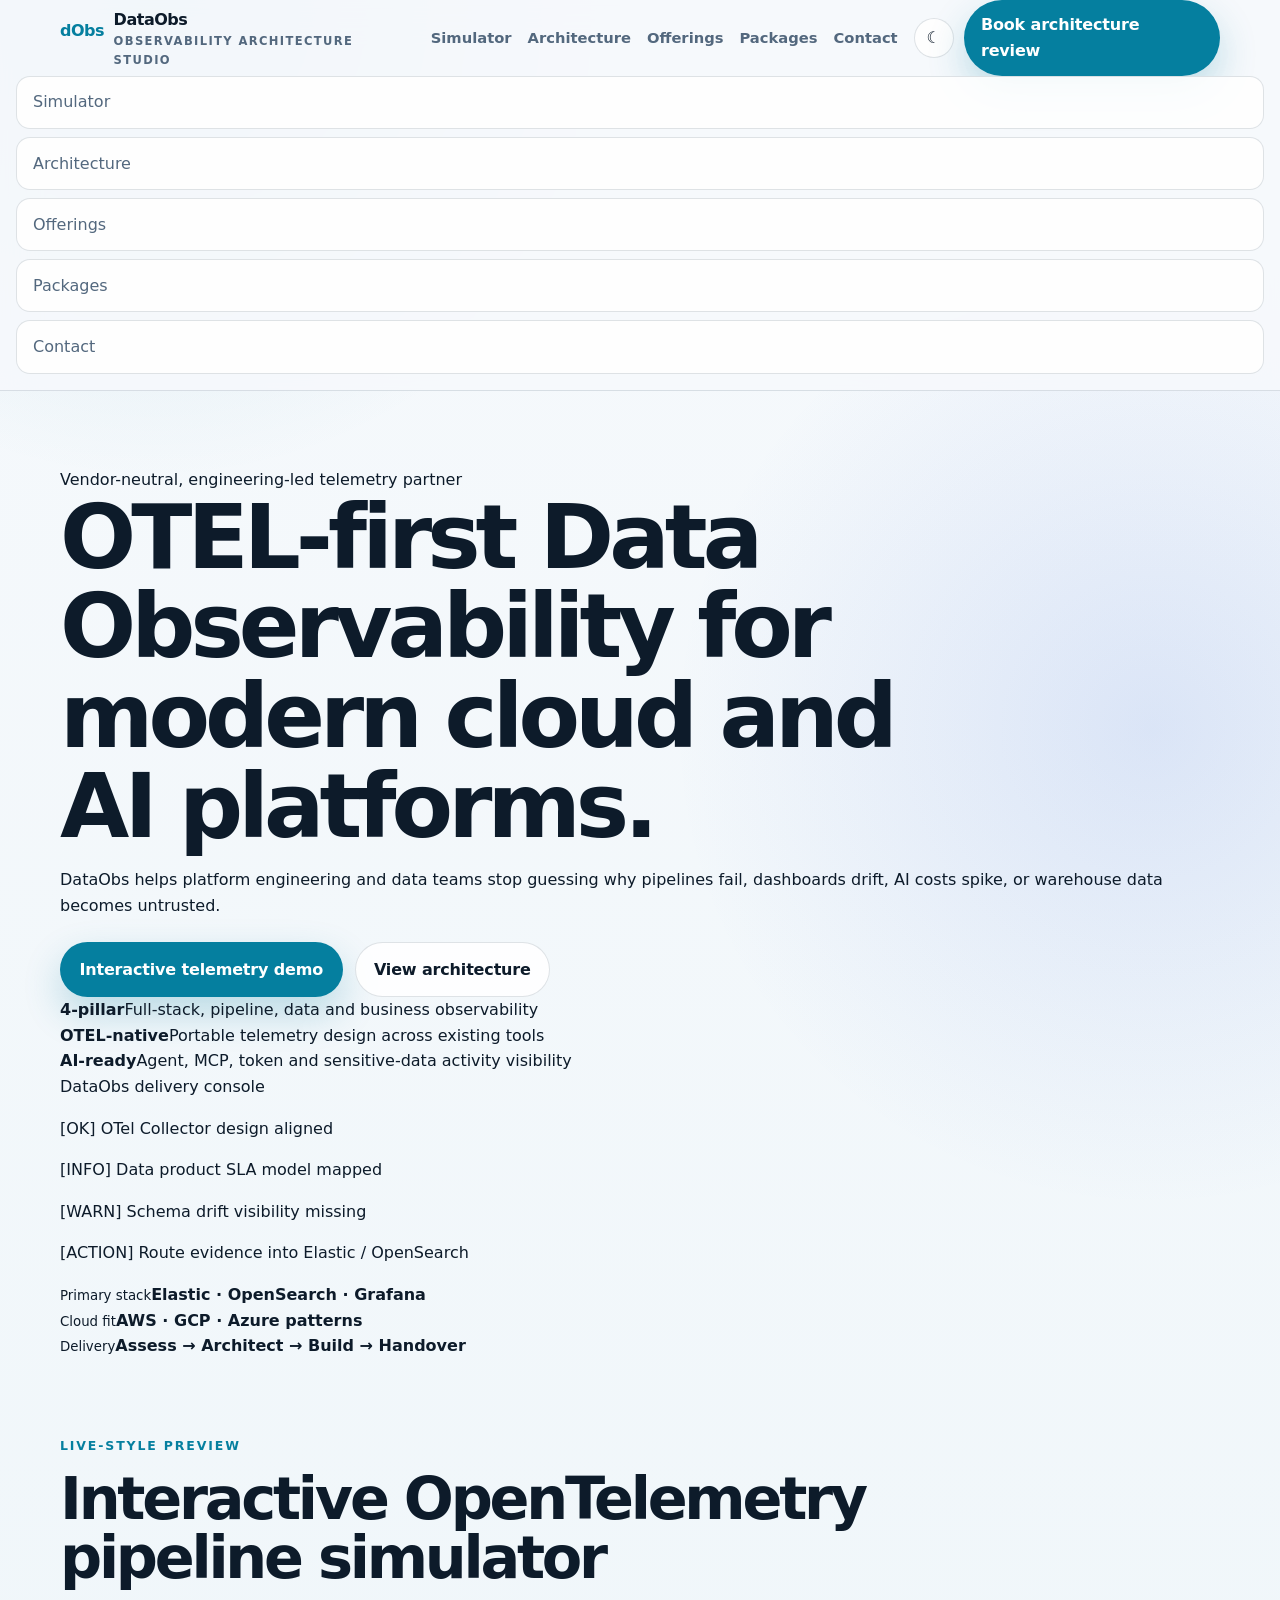
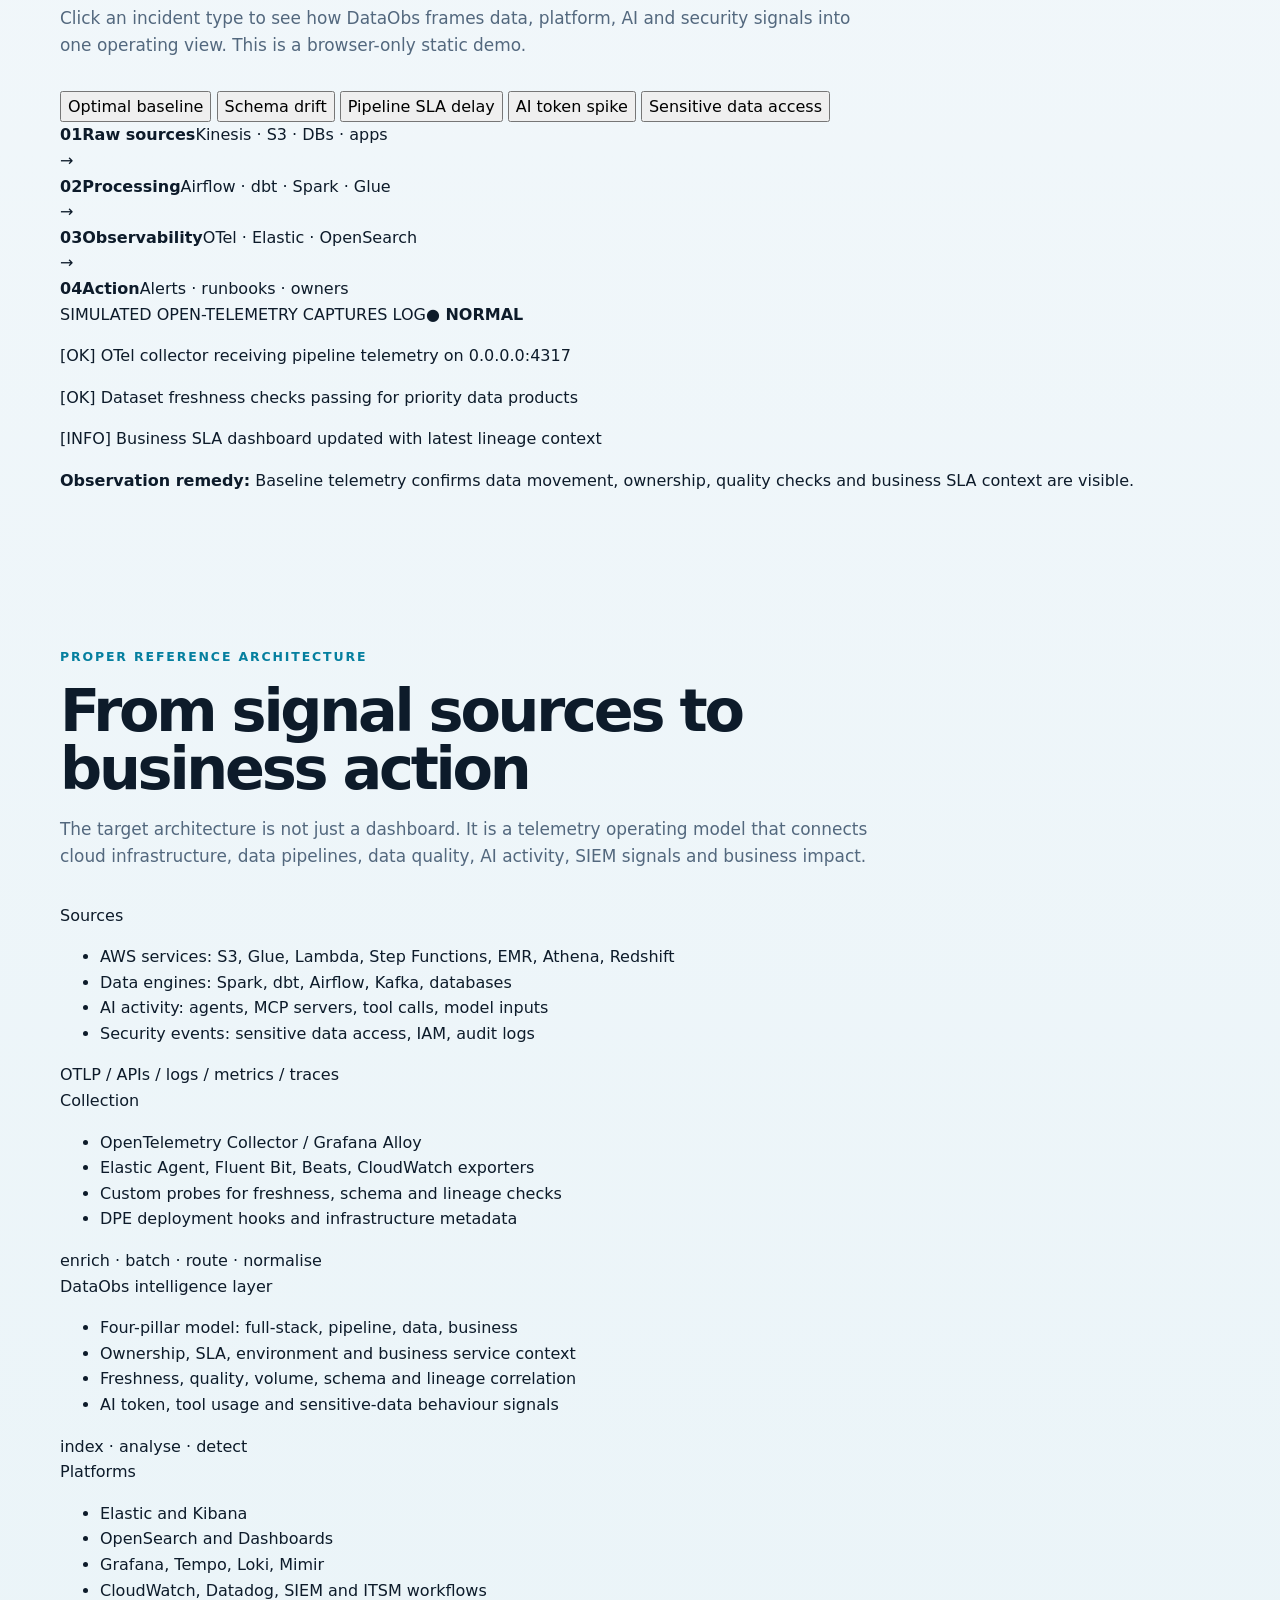
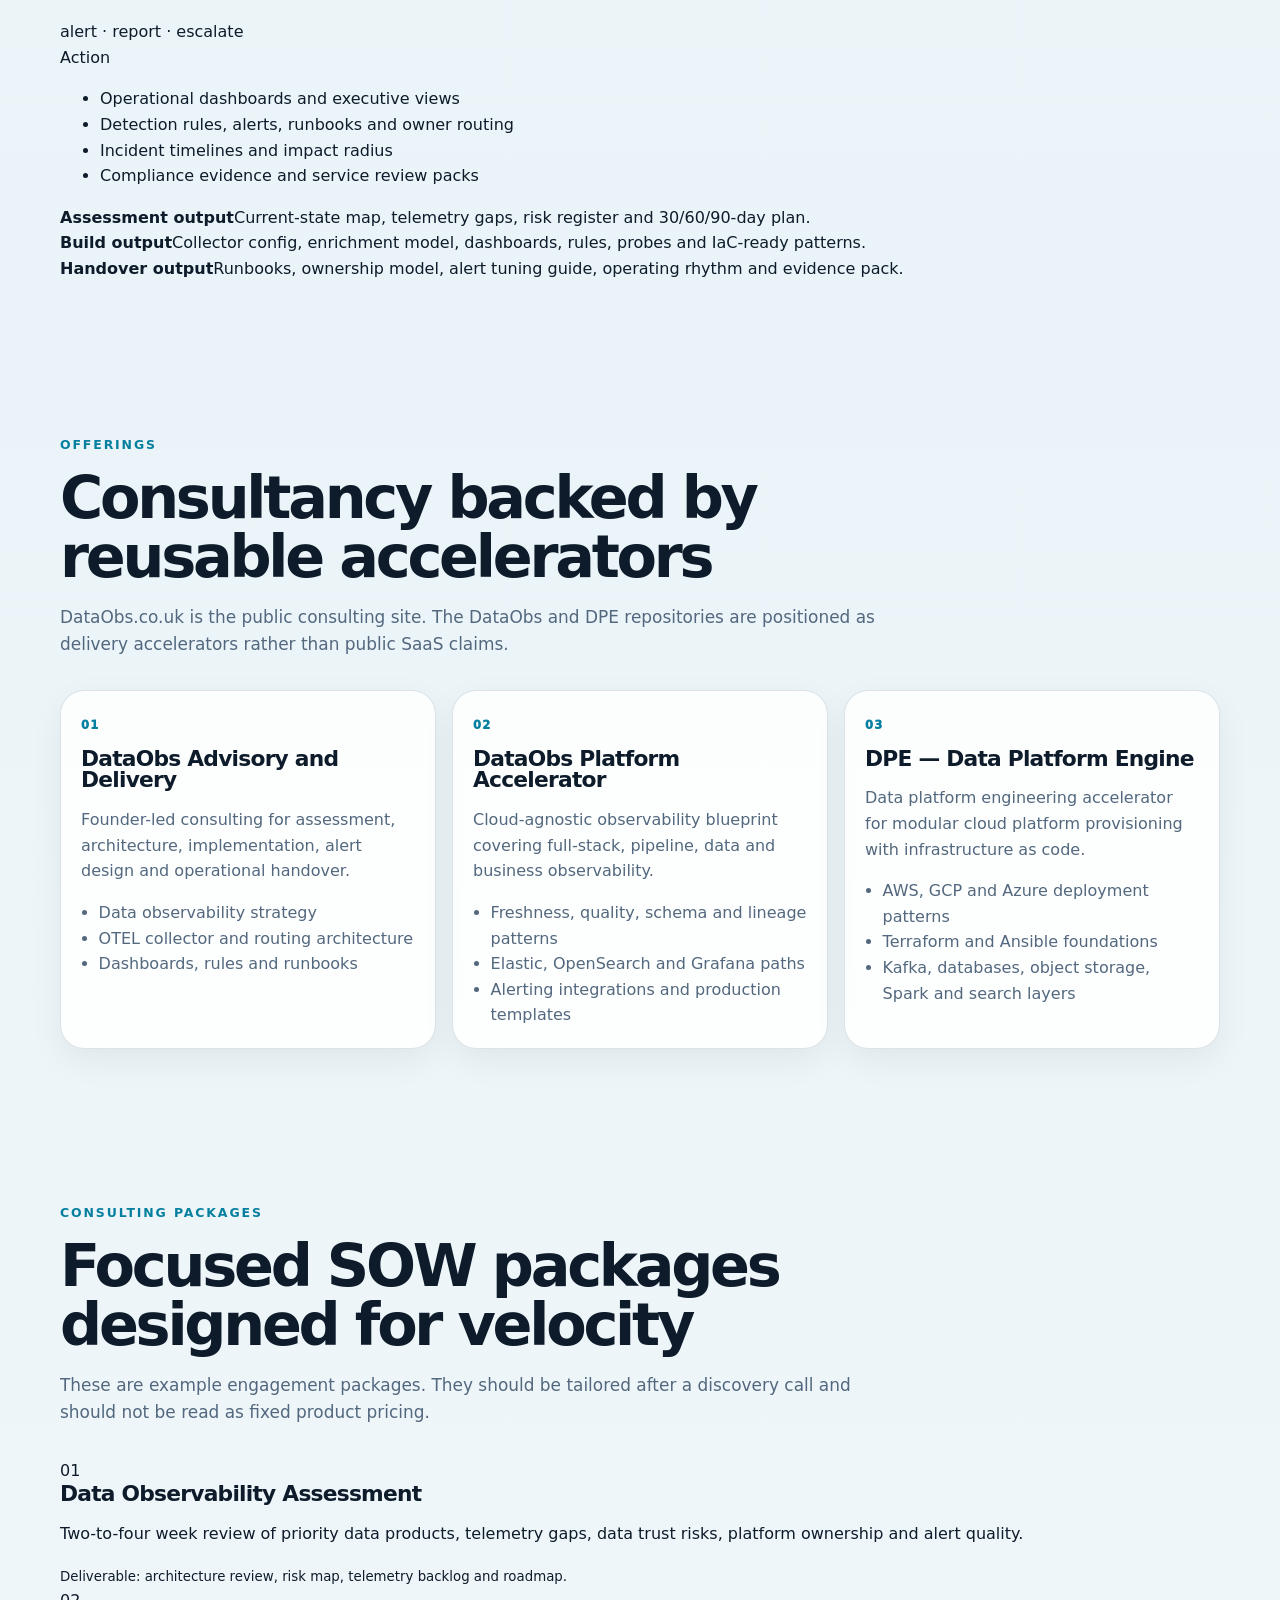
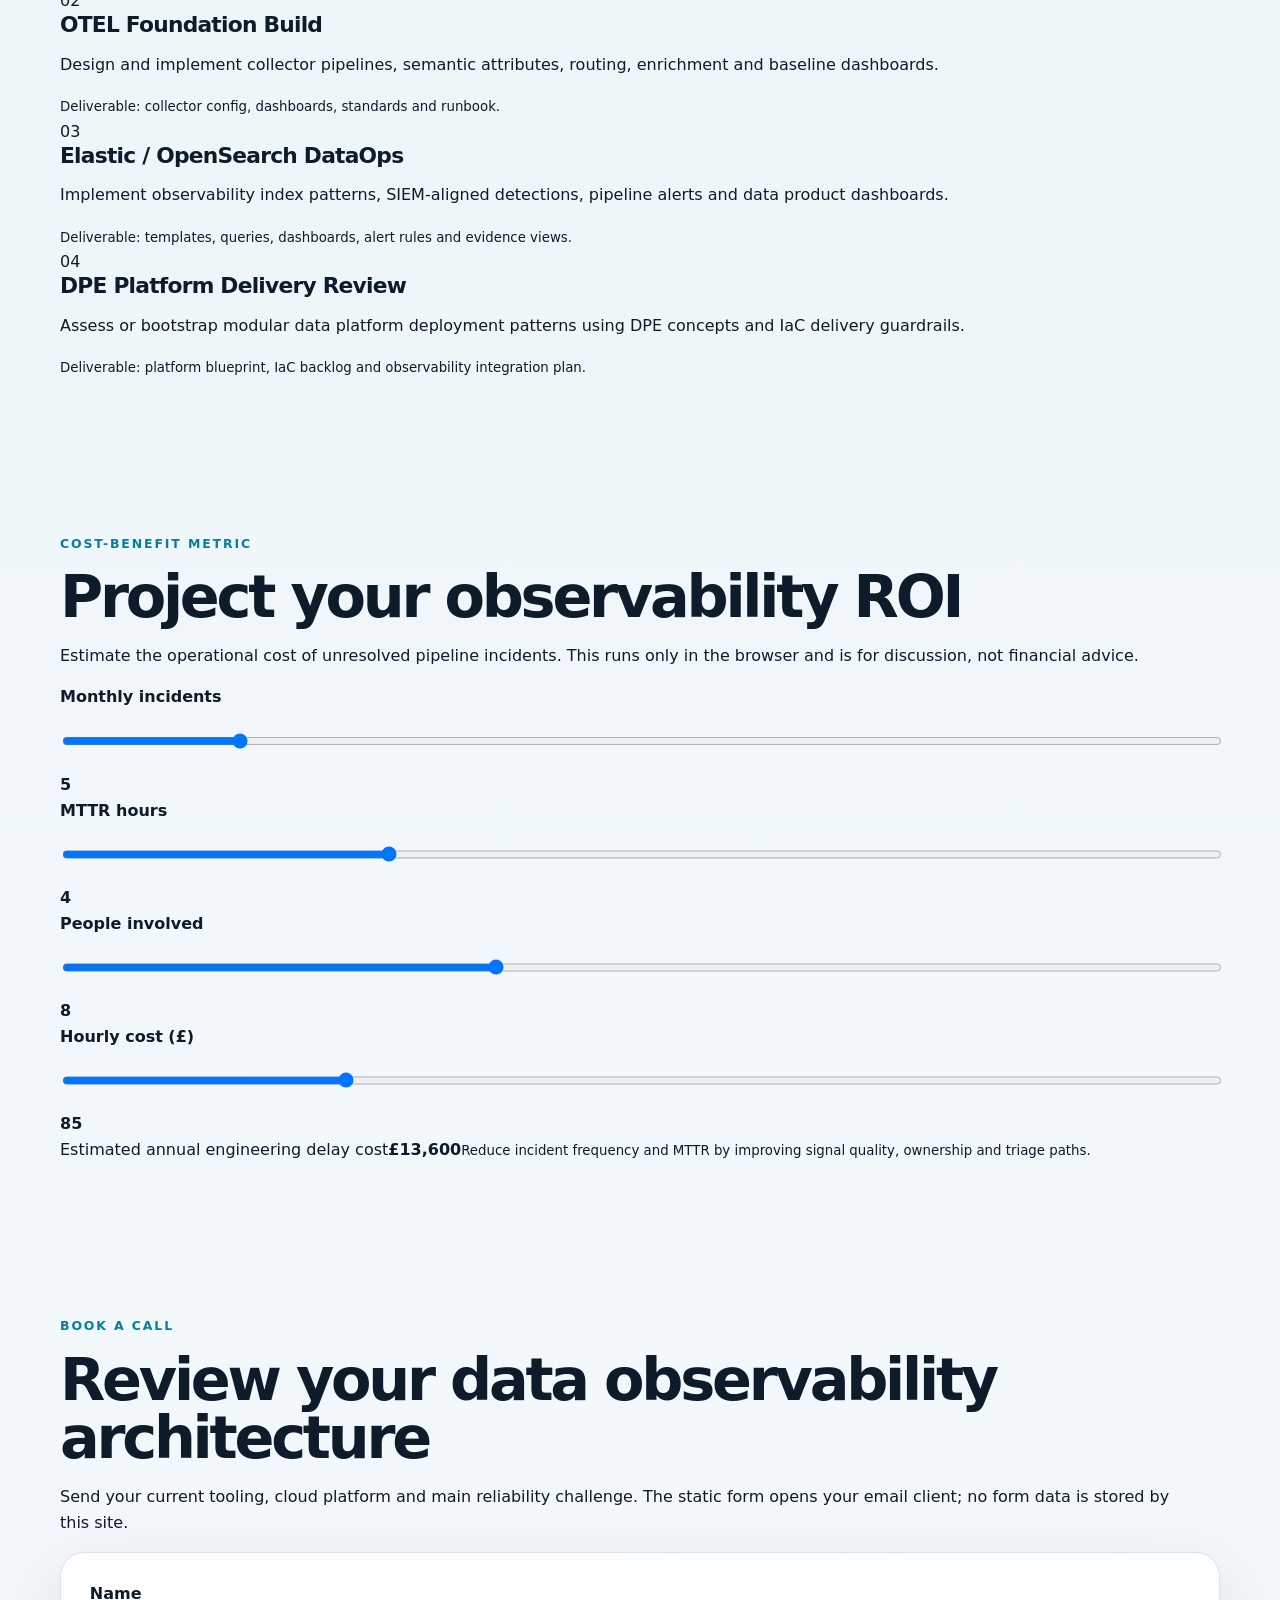
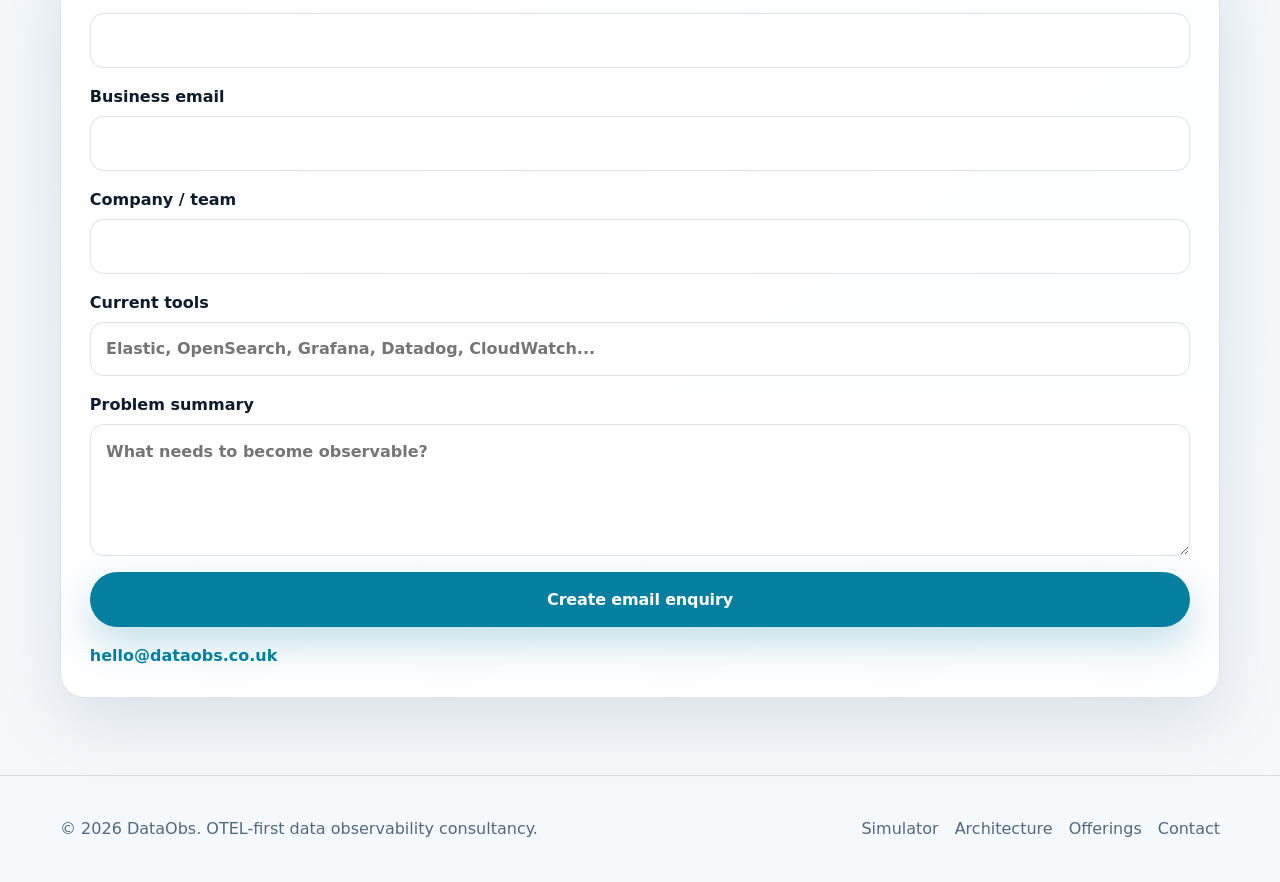
==== index.html @ 1d6611ae "Move site closer to Gemini prototype with full architecture" ====
<!DOCTYPE html>
<html lang="en" data-theme="dark">
<head>
  <meta charset="UTF-8">
  <meta name="viewport" content="width=device-width, initial-scale=1.0">
  <title>DataObs | OTEL-first Data Observability for AI and Cloud Platforms</title>
  <meta name="description" content="DataObs is a founder-led consultancy for OTEL-first data observability, cloud data platforms, Elastic, OpenSearch, Grafana, SIEM, AI agent telemetry, DataObs Platform and DPE delivery.">
  <link rel="canonical" href="https://dataobs.co.uk/">
  <meta name="robots" content="index, follow">
  <meta name="theme-color" content="#020617">

  <meta property="og:title" content="DataObs | OTEL-first Data Observability for AI and Cloud Platforms">
  <meta property="og:description" content="Interactive, vendor-neutral data observability consultancy for platform, pipeline, AI, SIEM and data product teams.">
  <meta property="og:type" content="website">
  <meta property="og:url" content="https://dataobs.co.uk/">
  <meta property="og:site_name" content="DataObs">
  <meta property="og:locale" content="en_GB">

  <meta name="twitter:card" content="summary">
  <meta name="twitter:title" content="DataObs | Data Observability Consultancy">
  <meta name="twitter:description" content="OTEL-first data observability for AWS, Elastic, OpenSearch, Grafana, AI workflows and DPE data platform delivery.">

  <link rel="icon" href="assets/dataobs-mark.svg" type="image/svg+xml">
  <link rel="stylesheet" href="styles.css">
  <script type="application/ld+json">
  {
    "@context": "https://schema.org",
    "@type": "ProfessionalService",
    "name": "DataObs",
    "url": "https://dataobs.co.uk/",
    "email": "hello@dataobs.co.uk",
    "description": "Founder-led consultancy for data observability, OpenTelemetry architecture, cloud data platform engineering, Elastic/OpenSearch implementation, SIEM-aligned telemetry and AI-era observability.",
    "areaServed": "GB",
    "serviceType": [
      "Data observability consultancy",
      "OpenTelemetry architecture",
      "Elastic and OpenSearch implementation",
      "AWS data platform observability",
      "AI agent telemetry",
      "Data platform engineering"
    ]
  }
  </script>
</head>
<body>
  <a class="skip-link" href="#main">Skip to content</a>

  <header class="site-header">
    <div class="container nav-shell">
      <a class="brand" href="#top" aria-label="DataObs home">
        <span class="brand-mark">dObs</span>
        <span>
          <strong>DataObs</strong>
          <small>Observability architecture studio</small>
        </span>
      </a>
      <nav class="desktop-nav" aria-label="Primary navigation">
        <a href="#simulator">Simulator</a>
        <a href="#architecture">Architecture</a>
        <a href="#offerings">Offerings</a>
        <a href="#packages">Packages</a>
        <a href="#contact">Contact</a>
      </nav>
      <div class="nav-actions">
        <button class="icon-button" type="button" data-theme-toggle aria-label="Switch to light theme" aria-pressed="true"><span class="theme-icon">☀</span></button>
        <a class="btn btn-primary btn-small desktop-only" href="mailto:hello@dataobs.co.uk?subject=DataObs%20architecture%20review">Book architecture review</a>
        <button class="icon-button menu-button" type="button" data-menu-toggle aria-controls="mobile-menu" aria-expanded="false" aria-label="Open menu"><span></span></button>
      </div>
    </div>
    <nav class="mobile-nav" id="mobile-menu" data-mobile-menu hidden>
      <a href="#simulator">Simulator</a>
      <a href="#architecture">Architecture</a>
      <a href="#offerings">Offerings</a>
      <a href="#packages">Packages</a>
      <a href="#contact">Contact</a>
    </nav>
  </header>

  <main id="main">
    <section class="hero" id="top">
      <div class="orb orb-one"></div>
      <div class="orb orb-two"></div>
      <div class="container hero-inner">
        <div class="hero-copy">
          <div class="badge"><span></span> Vendor-neutral, engineering-led telemetry partner</div>
          <h1>OTEL-first Data Observability for modern cloud and AI platforms.</h1>
          <p>DataObs helps platform engineering and data teams stop guessing why pipelines fail, dashboards drift, AI costs spike, or warehouse data becomes untrusted.</p>
          <div class="hero-actions">
            <a class="btn btn-primary" href="#simulator">Interactive telemetry demo</a>
            <a class="btn btn-secondary" href="#architecture">View architecture</a>
          </div>
          <div class="hero-metrics" aria-label="Core DataObs outcomes">
            <div><strong>4-pillar</strong><span>Full-stack, pipeline, data and business observability</span></div>
            <div><strong>OTEL-native</strong><span>Portable telemetry design across existing tools</span></div>
            <div><strong>AI-ready</strong><span>Agent, MCP, token and sensitive-data activity visibility</span></div>
          </div>
        </div>

        <aside class="control-panel" aria-label="Consultancy proposal summary">
          <div class="panel-title"><span class="pulse"></span> DataObs delivery console</div>
          <div class="console-lines">
            <p><span>[OK]</span> OTel Collector design aligned</p>
            <p><span>[INFO]</span> Data product SLA model mapped</p>
            <p><span>[WARN]</span> Schema drift visibility missing</p>
            <p><span>[ACTION]</span> Route evidence into Elastic / OpenSearch</p>
          </div>
          <div class="panel-grid">
            <div><small>Primary stack</small><strong>Elastic · OpenSearch · Grafana</strong></div>
            <div><small>Cloud fit</small><strong>AWS · GCP · Azure patterns</strong></div>
            <div><small>Delivery</small><strong>Assess → Architect → Build → Handover</strong></div>
          </div>
        </aside>
      </div>
    </section>

    <section class="simulator-section section" id="simulator" aria-labelledby="simulator-title">
      <div class="container preview-shell">
        <div class="section-heading center">
          <p class="eyebrow">Live-style preview</p>
          <h2 id="simulator-title">Interactive OpenTelemetry pipeline simulator</h2>
          <p>Click an incident type to see how DataObs frames data, platform, AI and security signals into one operating view. This is a browser-only static demo.</p>
        </div>

        <div class="simulator-card">
          <div class="sim-controls" aria-label="Incident simulator controls">
            <button type="button" class="sim-button active" data-sim="normal">Optimal baseline</button>
            <button type="button" class="sim-button" data-sim="drift">Schema drift</button>
            <button type="button" class="sim-button" data-sim="latency">Pipeline SLA delay</button>
            <button type="button" class="sim-button" data-sim="token">AI token spike</button>
            <button type="button" class="sim-button" data-sim="sensitive">Sensitive data access</button>
          </div>

          <div class="telemetry-flow" aria-label="Telemetry flow">
            <div class="flow-node" data-node="source"><b>01</b><strong>Raw sources</strong><span>Kinesis · S3 · DBs · apps</span></div>
            <div class="flow-arrow">→</div>
            <div class="flow-node" data-node="process"><b>02</b><strong>Processing</strong><span>Airflow · dbt · Spark · Glue</span></div>
            <div class="flow-arrow">→</div>
            <div class="flow-node" data-node="observe"><b>03</b><strong>Observability</strong><span>OTel · Elastic · OpenSearch</span></div>
            <div class="flow-arrow">→</div>
            <div class="flow-node" data-node="action"><b>04</b><strong>Action</strong><span>Alerts · runbooks · owners</span></div>
          </div>

          <div class="sim-output">
            <div class="log-header"><span>SIMULATED OPEN-TELEMETRY CAPTURES LOG</span><strong data-sim-state>● NORMAL</strong></div>
            <div class="log-lines" data-sim-log>
              <p><span>[OK]</span> OTel collector receiving pipeline telemetry on 0.0.0.0:4317</p>
              <p><span>[OK]</span> Dataset freshness checks passing for priority data products</p>
              <p><span>[INFO]</span> Business SLA dashboard updated with latest lineage context</p>
            </div>
            <div class="remedy" data-sim-remedy>
              <strong>Observation remedy:</strong> Baseline telemetry confirms data movement, ownership, quality checks and business SLA context are visible.
            </div>
          </div>
        </div>
      </div>
    </section>

    <section class="section architecture-section" id="architecture" aria-labelledby="architecture-title">
      <div class="container">
        <div class="section-heading">
          <p class="eyebrow">Proper reference architecture</p>
          <h2 id="architecture-title">From signal sources to business action</h2>
          <p>The target architecture is not just a dashboard. It is a telemetry operating model that connects cloud infrastructure, data pipelines, data quality, AI activity, SIEM signals and business impact.</p>
        </div>

        <div class="architecture-map" aria-label="DataObs reference architecture map">
          <div class="arch-column">
            <div class="arch-top">Sources</div>
            <ul>
              <li>AWS services: S3, Glue, Lambda, Step Functions, EMR, Athena, Redshift</li>
              <li>Data engines: Spark, dbt, Airflow, Kafka, databases</li>
              <li>AI activity: agents, MCP servers, tool calls, model inputs</li>
              <li>Security events: sensitive data access, IAM, audit logs</li>
            </ul>
          </div>
          <div class="arch-link">OTLP / APIs / logs / metrics / traces</div>
          <div class="arch-column">
            <div class="arch-top">Collection</div>
            <ul>
              <li>OpenTelemetry Collector / Grafana Alloy</li>
              <li>Elastic Agent, Fluent Bit, Beats, CloudWatch exporters</li>
              <li>Custom probes for freshness, schema and lineage checks</li>
              <li>DPE deployment hooks and infrastructure metadata</li>
            </ul>
          </div>
          <div class="arch-link">enrich · batch · route · normalise</div>
          <div class="arch-column highlight">
            <div class="arch-top">DataObs intelligence layer</div>
            <ul>
              <li>Four-pillar model: full-stack, pipeline, data, business</li>
              <li>Ownership, SLA, environment and business service context</li>
              <li>Freshness, quality, volume, schema and lineage correlation</li>
              <li>AI token, tool usage and sensitive-data behaviour signals</li>
            </ul>
          </div>
          <div class="arch-link">index · analyse · detect</div>
          <div class="arch-column">
            <div class="arch-top">Platforms</div>
            <ul>
              <li>Elastic and Kibana</li>
              <li>OpenSearch and Dashboards</li>
              <li>Grafana, Tempo, Loki, Mimir</li>
              <li>CloudWatch, Datadog, SIEM and ITSM workflows</li>
            </ul>
          </div>
          <div class="arch-link">alert · report · escalate</div>
          <div class="arch-column">
            <div class="arch-top">Action</div>
            <ul>
              <li>Operational dashboards and executive views</li>
              <li>Detection rules, alerts, runbooks and owner routing</li>
              <li>Incident timelines and impact radius</li>
              <li>Compliance evidence and service review packs</li>
            </ul>
          </div>
        </div>

        <div class="architecture-deliverables">
          <article><strong>Assessment output</strong><span>Current-state map, telemetry gaps, risk register and 30/60/90-day plan.</span></article>
          <article><strong>Build output</strong><span>Collector config, enrichment model, dashboards, rules, probes and IaC-ready patterns.</span></article>
          <article><strong>Handover output</strong><span>Runbooks, ownership model, alert tuning guide, operating rhythm and evidence pack.</span></article>
        </div>
      </div>
    </section>

    <section class="section offerings-section" id="offerings" aria-labelledby="offerings-title">
      <div class="container">
        <div class="section-heading center">
          <p class="eyebrow">Offerings</p>
          <h2 id="offerings-title">Consultancy backed by reusable accelerators</h2>
          <p>DataObs.co.uk is the public consulting site. The DataObs and DPE repositories are positioned as delivery accelerators rather than public SaaS claims.</p>
        </div>
        <div class="offering-grid">
          <article class="offering-card">
            <span>01</span>
            <h3>DataObs Advisory and Delivery</h3>
            <p>Founder-led consulting for assessment, architecture, implementation, alert design and operational handover.</p>
            <ul><li>Data observability strategy</li><li>OTEL collector and routing architecture</li><li>Dashboards, rules and runbooks</li></ul>
          </article>
          <article class="offering-card featured">
            <span>02</span>
            <h3>DataObs Platform Accelerator</h3>
            <p>Cloud-agnostic observability blueprint covering full-stack, pipeline, data and business observability.</p>
            <ul><li>Freshness, quality, schema and lineage patterns</li><li>Elastic, OpenSearch and Grafana paths</li><li>Alerting integrations and production templates</li></ul>
          </article>
          <article class="offering-card">
            <span>03</span>
            <h3>DPE — Data Platform Engine</h3>
            <p>Data platform engineering accelerator for modular cloud platform provisioning with infrastructure as code.</p>
            <ul><li>AWS, GCP and Azure deployment patterns</li><li>Terraform and Ansible foundations</li><li>Kafka, databases, object storage, Spark and search layers</li></ul>
          </article>
        </div>
      </div>
    </section>

    <section class="section packages-section" id="packages" aria-labelledby="packages-title">
      <div class="container">
        <div class="section-heading">
          <p class="eyebrow">Consulting packages</p>
          <h2 id="packages-title">Focused SOW packages designed for velocity</h2>
          <p>These are example engagement packages. They should be tailored after a discovery call and should not be read as fixed product pricing.</p>
        </div>
        <div class="package-grid">
          <article><span>01</span><h3>Data Observability Assessment</h3><p>Two-to-four week review of priority data products, telemetry gaps, data trust risks, platform ownership and alert quality.</p><small>Deliverable: architecture review, risk map, telemetry backlog and roadmap.</small></article>
          <article><span>02</span><h3>OTEL Foundation Build</h3><p>Design and implement collector pipelines, semantic attributes, routing, enrichment and baseline dashboards.</p><small>Deliverable: collector config, dashboards, standards and runbook.</small></article>
          <article><span>03</span><h3>Elastic / OpenSearch DataOps</h3><p>Implement observability index patterns, SIEM-aligned detections, pipeline alerts and data product dashboards.</p><small>Deliverable: templates, queries, dashboards, alert rules and evidence views.</small></article>
          <article><span>04</span><h3>DPE Platform Delivery Review</h3><p>Assess or bootstrap modular data platform deployment patterns using DPE concepts and IaC delivery guardrails.</p><small>Deliverable: platform blueprint, IaC backlog and observability integration plan.</small></article>
        </div>
      </div>
    </section>

    <section class="section roi-section" id="roi" aria-labelledby="roi-title">
      <div class="container roi-card">
        <div>
          <p class="eyebrow">Cost-benefit metric</p>
          <h2 id="roi-title">Project your observability ROI</h2>
          <p>Estimate the operational cost of unresolved pipeline incidents. This runs only in the browser and is for discussion, not financial advice.</p>
        </div>
        <form class="roi-form" data-impact-form>
          <label>Monthly incidents<input type="range" min="1" max="30" name="incidents" value="5"><span data-range-value="incidents">5</span></label>
          <label>MTTR hours<input type="range" min="1" max="12" name="hours" value="4"><span data-range-value="hours">4</span></label>
          <label>People involved<input type="range" min="1" max="20" name="people" value="8"><span data-range-value="people">8</span></label>
          <label>Hourly cost (£)<input type="range" min="50" max="200" step="5" name="rate" value="85"><span data-range-value="rate">85</span></label>
        </form>
        <div class="roi-output"><span>Estimated annual engineering delay cost</span><strong data-impact-output>£163,200</strong><small>Reduce incident frequency and MTTR by improving signal quality, ownership and triage paths.</small></div>
      </div>
    </section>

    <section class="section contact-section" id="contact" aria-labelledby="contact-title">
      <div class="container contact-card">
        <div class="contact-copy">
          <p class="eyebrow">Book a call</p>
          <h2 id="contact-title">Review your data observability architecture</h2>
          <p>Send your current tooling, cloud platform and main reliability challenge. The static form opens your email client; no form data is stored by this site.</p>
        </div>
        <form class="contact-form" data-contact-form action="mailto:hello@dataobs.co.uk" method="post" enctype="text/plain">
          <label>Name<input name="name" autocomplete="name" required></label>
          <label>Business email<input type="email" name="email" autocomplete="email" required></label>
          <label>Company / team<input name="company" autocomplete="organization"></label>
          <label>Current tools<input name="tools" placeholder="Elastic, OpenSearch, Grafana, Datadog, CloudWatch..."></label>
          <label class="wide">Problem summary<textarea name="summary" rows="4" required placeholder="What needs to become observable?"></textarea></label>
          <button class="btn btn-primary wide" type="submit">Create email enquiry</button>
          <a class="mailto-fallback wide" href="mailto:hello@dataobs.co.uk?subject=DataObs%20architecture%20review">hello@dataobs.co.uk</a>
        </form>
      </div>
    </section>
  </main>

  <footer class="site-footer">
    <div class="container footer-grid">
      <p>© <span data-year></span> DataObs. OTEL-first data observability consultancy.</p>
      <nav aria-label="Footer navigation"><a href="#simulator">Simulator</a><a href="#architecture">Architecture</a><a href="#offerings">Offerings</a><a href="#contact">Contact</a></nav>
    </div>
  </footer>

  <script src="script.js" defer></script>
</body>
</html>
---- styles.css ----
:root {
  color-scheme: light;
  --bg: #f6f9fc;
  --bg-soft: #eaf4f8;
  --surface: rgba(255, 255, 255, .86);
  --surface-strong: #ffffff;
  --text: #0d1b2a;
  --muted: #53687e;
  --faint: #708397;
  --border: rgba(15, 41, 64, .13);
  --primary: #057f9f;
  --primary-strong: #03677f;
  --accent: #2358d6;
  --success: #15845f;
  --warning: #b45309;
  --shadow: 0 24px 70px rgba(20, 53, 80, .13);
  --radius: 24px;
  --radius-sm: 16px;
  --container: 1160px;
  --font: Inter, ui-sans-serif, system-ui, -apple-system, BlinkMacSystemFont, "Segoe UI", sans-serif;
}

[data-theme="dark"] {
  color-scheme: dark;
  --bg: #07111f;
  --bg-soft: #0b1728;
  --surface: rgba(13, 27, 46, .82);
  --surface-strong: #102033;
  --text: #e8f1fb;
  --muted: #9bb0c7;
  --faint: #70869d;
  --border: rgba(148, 163, 184, .22);
  --primary: #39d0f2;
  --primary-strong: #14b8d4;
  --accent: #8b5cf6;
  --success: #34d399;
  --shadow: 0 28px 80px rgba(0, 0, 0, .35);
}

* { box-sizing: border-box; }
html { scroll-behavior: smooth; scroll-padding-top: 88px; }
body {
  margin: 0;
  font-family: var(--font);
  color: var(--text);
  background:
    radial-gradient(circle at 12% 0%, color-mix(in srgb, var(--primary) 14%, transparent), transparent 30rem),
    radial-gradient(circle at 90% 10%, color-mix(in srgb, var(--accent) 12%, transparent), transparent 30rem),
    linear-gradient(180deg, var(--bg), var(--bg-soft) 48%, var(--bg));
  line-height: 1.6;
  min-height: 100vh;
}

a { color: inherit; text-decoration: none; }
button, input, textarea { font: inherit; }
button { cursor: pointer; }
svg { display: block; width: 100%; height: 100%; }
p { text-wrap: pretty; }

.skip-link {
  position: fixed;
  top: -4rem;
  left: 1rem;
  z-index: 100;
  background: var(--primary);
  color: #fff;
  padding: .75rem 1rem;
  border-radius: 999px;
  font-weight: 800;
}
.skip-link:focus { top: 1rem; }

.container { width: min(calc(100% - 2rem), var(--container)); margin-inline: auto; }
.section { padding: clamp(3.5rem, 6vw, 6rem) 0; }
.section-muted, .problem-band { background: color-mix(in srgb, var(--surface-strong) 62%, transparent); border-block: 1px solid var(--border); }

.site-header {
  position: sticky;
  top: 0;
  z-index: 50;
  background: color-mix(in srgb, var(--bg) 88%, transparent);
  backdrop-filter: blur(18px);
  border-bottom: 1px solid var(--border);
}
.nav-shell { min-height: 70px; display: flex; align-items: center; justify-content: space-between; gap: 1rem; }
.brand { display: inline-flex; align-items: center; gap: .85rem; font-weight: 900; letter-spacing: -.03em; }
.brand-mark { width: 40px; height: 40px; color: var(--primary); }
.brand small { display: block; color: var(--muted); font-size: .72rem; text-transform: uppercase; letter-spacing: .12em; font-weight: 750; }
.desktop-nav { display: flex; gap: 1rem; align-items: center; color: var(--muted); font-size: .92rem; font-weight: 750; }
.desktop-nav a:hover, .mobile-nav a:hover, .footer-grid a:hover { color: var(--primary); }
.nav-actions { display: flex; gap: .65rem; align-items: center; }
.icon-button {
  width: 40px;
  height: 40px;
  display: grid;
  place-items: center;
  border: 1px solid var(--border);
  border-radius: 999px;
  color: var(--text);
  background: var(--surface);
}
.menu-button { display: none; position: relative; }
.menu-button span, .menu-button::before, .menu-button::after {
  content: "";
  display: block;
  width: 18px;
  height: 2px;
  background: currentColor;
  border-radius: 2px;
  position: absolute;
}
.menu-button::before { transform: translateY(-6px); }
.menu-button::after { transform: translateY(6px); }

.mobile-nav { padding: 0 1rem 1rem; display: grid; gap: .5rem; }
.mobile-nav a { padding: .8rem 1rem; color: var(--muted); border: 1px solid var(--border); border-radius: 14px; background: var(--surface); }

.btn {
  display: inline-flex;
  align-items: center;
  justify-content: center;
  min-height: 48px;
  padding: .85rem 1.15rem;
  border-radius: 999px;
  border: 1px solid transparent;
  font-weight: 850;
  letter-spacing: -.01em;
  transition: transform .18s ease, background .18s ease, border-color .18s ease, box-shadow .18s ease;
}
.btn:hover { transform: translateY(-2px); }
.btn-primary { background: var(--primary); color: #fff; box-shadow: 0 16px 38px color-mix(in srgb, var(--primary) 24%, transparent); }
.btn-primary:hover { background: var(--primary-strong); }
.btn-secondary { background: var(--surface); border-color: var(--border); color: var(--text); }
.btn-small { min-height: 42px; padding: .7rem 1rem; }

.hero { padding-top: clamp(3rem, 6vw, 6rem); }
.hero-grid { display: grid; grid-template-columns: minmax(0, 1.05fr) minmax(320px, .82fr); gap: clamp(2rem, 5vw, 5rem); align-items: center; }
.eyebrow { margin: 0 0 .9rem; color: var(--primary); text-transform: uppercase; letter-spacing: .15em; font-weight: 900; font-size: .78rem; }
h1, h2, h3 { margin: 0; line-height: 1; letter-spacing: -.055em; }
h1 { font-size: clamp(2.85rem, 7vw, 5.9rem); max-width: 900px; }
h2 { font-size: clamp(2rem, 4.6vw, 4rem); }
h3 { font-size: clamp(1.18rem, 1.7vw, 1.55rem); letter-spacing: -.035em; }
.hero-lede { color: var(--muted); font-size: clamp(1.08rem, 1.7vw, 1.28rem); max-width: 720px; margin: 1.1rem 0 0; }
.hero-actions, .contact-options { display: flex; flex-wrap: wrap; gap: .75rem; margin-top: 1.5rem; }

.signal-strip { display: grid; grid-template-columns: repeat(3, 1fr); gap: .75rem; margin: 1.5rem 0 0; }
.signal-strip div { padding: .9rem; border: 1px solid var(--border); border-radius: var(--radius-sm); background: var(--surface); }
.signal-strip dt { font-weight: 900; }
.signal-strip dd { margin: .2rem 0 0; color: var(--muted); font-size: .92rem; }

.hero-card, .prose-card, .contact-form, .impact-card {
  border: 1px solid var(--border);
  background: linear-gradient(145deg, var(--surface), color-mix(in srgb, var(--surface-strong) 82%, transparent));
  border-radius: var(--radius);
  box-shadow: var(--shadow);
}
.hero-card { padding: 1.2rem; }
.hero-card-header { display: flex; gap: .7rem; align-items: center; font-weight: 900; margin-bottom: 1rem; }
.live-dot { width: 11px; height: 11px; border-radius: 999px; background: var(--success); box-shadow: 0 0 0 7px color-mix(in srgb, var(--success) 14%, transparent); }
.flow { display: grid; gap: .8rem; }
.flow div { padding: 1rem; border: 1px solid var(--border); border-radius: 18px; background: color-mix(in srgb, var(--surface-strong) 72%, transparent); }
.flow span { color: var(--primary); font-size: .78rem; font-weight: 950; margin-right: .4rem; }
.flow small { display: block; color: var(--muted); margin-top: .25rem; }
.mini-console { margin-top: 1rem; padding: 1rem; border-radius: 18px; background: color-mix(in srgb, #07111f 92%, var(--primary)); color: #dbeafe; font-family: ui-monospace, SFMono-Regular, Menlo, monospace; font-size: .84rem; overflow: auto; }
.mini-console p { margin: .35rem 0; white-space: nowrap; }
.mini-console span { color: #67e8f9; }

.split-layout { display: grid; grid-template-columns: .88fr 1.12fr; gap: clamp(2rem, 5vw, 5rem); align-items: center; }
.problem-list p, .section-heading p:not(.eyebrow), .split-layout p { color: var(--muted); font-size: 1.06rem; }
.problem-list p:first-child { margin-top: 0; }
.problem-list p:last-child { margin-bottom: 0; }

.section-heading { max-width: 820px; margin-bottom: 2rem; }
.card-grid { display: grid; grid-template-columns: repeat(3, 1fr); gap: .9rem; }
.card { padding: 1.1rem; border: 1px solid var(--border); border-radius: 20px; background: var(--surface); box-shadow: 0 12px 34px rgba(0,0,0,.06); }
.card p { color: var(--muted); margin: .6rem 0 0; font-size: .96rem; }
.card.accent { background: linear-gradient(145deg, var(--surface), color-mix(in srgb, var(--primary) 7%, transparent)); }

.offering-grid { display: grid; grid-template-columns: repeat(3, 1fr); gap: 1rem; }
.offering-card { padding: 1.25rem; border: 1px solid var(--border); border-radius: var(--radius); background: var(--surface); box-shadow: 0 12px 34px rgba(0,0,0,.06); }
.offering-card span { display: inline-flex; margin-bottom: .8rem; color: var(--primary); text-transform: uppercase; letter-spacing: .1em; font-size: .72rem; font-weight: 950; }
.offering-card p, .offering-card li { color: var(--muted); }
.offering-card ul { padding-left: 1.1rem; margin-bottom: 0; }

.solution-groups { display: grid; grid-template-columns: repeat(4, 1fr); gap: .9rem; }
.solution-groups article, .architecture-flow article {
  border: 1px solid var(--border);
  border-radius: 20px;
  background: var(--surface);
  padding: 1.1rem;
}
.solution-groups p, .architecture-flow p { color: var(--muted); margin-bottom: 0; }

.architecture-flow { display: grid; grid-template-columns: repeat(5, 1fr); gap: .75rem; }
.architecture-flow article { position: relative; }
.architecture-flow article:not(:last-child)::after {
  content: "→";
  position: absolute;
  right: -.58rem;
  top: 1.1rem;
  color: var(--primary);
  font-weight: 900;
}
.architecture-flow span { display: block; color: var(--primary); font-weight: 950; margin-bottom: .45rem; }

.feature-list { display: grid; gap: .75rem; padding: 0; margin: 0; }
.feature-list li {
  list-style: none;
  padding: .9rem 1rem .9rem 2.5rem;
  border: 1px solid var(--border);
  border-radius: 16px;
  background: var(--surface);
  position: relative;
  font-weight: 750;
}
.feature-list li::before { content: "✓"; position: absolute; left: 1rem; color: var(--success); font-weight: 950; }

.engagement-grid { grid-template-columns: repeat(4, 1fr); }

.impact-card { display: grid; grid-template-columns: 1fr 1.3fr auto; gap: 1.25rem; align-items: center; padding: clamp(1.2rem, 3vw, 1.8rem); }
.impact-card p { color: var(--muted); margin-bottom: 0; }
.impact-form { display: grid; grid-template-columns: repeat(2, 1fr); gap: .8rem; }
.impact-result { padding: 1rem; border: 1px solid var(--border); border-radius: 18px; background: color-mix(in srgb, var(--primary) 8%, var(--surface)); min-width: 220px; }
.impact-result span { display: block; color: var(--muted); font-size: .9rem; }
.impact-result strong { display: block; font-size: clamp(1.8rem, 3vw, 2.4rem); letter-spacing: -.05em; margin-top: .2rem; }

.prose-card { padding: clamp(1.4rem, 3vw, 2rem); }
.prose-card p { color: var(--muted); margin-top: 0; }
.prose-card p:last-child { margin-bottom: 0; }

.contact-grid { display: grid; grid-template-columns: .82fr 1fr; gap: clamp(2rem, 5vw, 5rem); align-items: start; }
.contact-form { padding: clamp(1.1rem, 3vw, 1.8rem); display: grid; gap: 1rem; }
.form-note { margin: 0; color: var(--muted); font-size: .95rem; }
label { display: grid; gap: .4rem; color: var(--text); font-weight: 800; }
input, textarea { width: 100%; border: 1px solid var(--border); border-radius: 14px; color: var(--text); background: color-mix(in srgb, var(--surface-strong) 88%, transparent); padding: .85rem .95rem; }
textarea { resize: vertical; }
.mailto-fallback { color: var(--primary); font-weight: 850; }
.site-footer { border-top: 1px solid var(--border); padding: 1.5rem 0; color: var(--muted); }
.footer-grid { display: flex; align-items: center; justify-content: space-between; gap: 1rem; }
.footer-grid nav { display: flex; gap: 1rem; }

@media (max-width: 1060px) {
  .desktop-nav, .desktop-only { display: none; }
  .menu-button { display: grid; }
  .hero-grid, .split-layout, .contact-grid, .impact-card { grid-template-columns: 1fr; }
  .card-grid, .offering-grid, .solution-groups, .engagement-grid { grid-template-columns: repeat(2, 1fr); }
  .architecture-flow { grid-template-columns: 1fr; }
  .architecture-flow article:not(:last-child)::after { content: "↓"; right: 1rem; top: auto; bottom: -.9rem; }
}

@media (max-width: 700px) {
  html { scroll-padding-top: 78px; }
  .section { padding: 3rem 0; }
  h1 { font-size: clamp(2.55rem, 14vw, 4rem); }
  h2 { font-size: clamp(2rem, 10vw, 3rem); }
  .signal-strip, .card-grid, .offering-grid, .solution-groups, .engagement-grid, .impact-form { grid-template-columns: 1fr; }
  .hero-actions .btn, .contact-options .btn { width: 100%; }
  .footer-grid { align-items: flex-start; flex-direction: column; }
  .footer-grid nav { flex-wrap: wrap; }
}
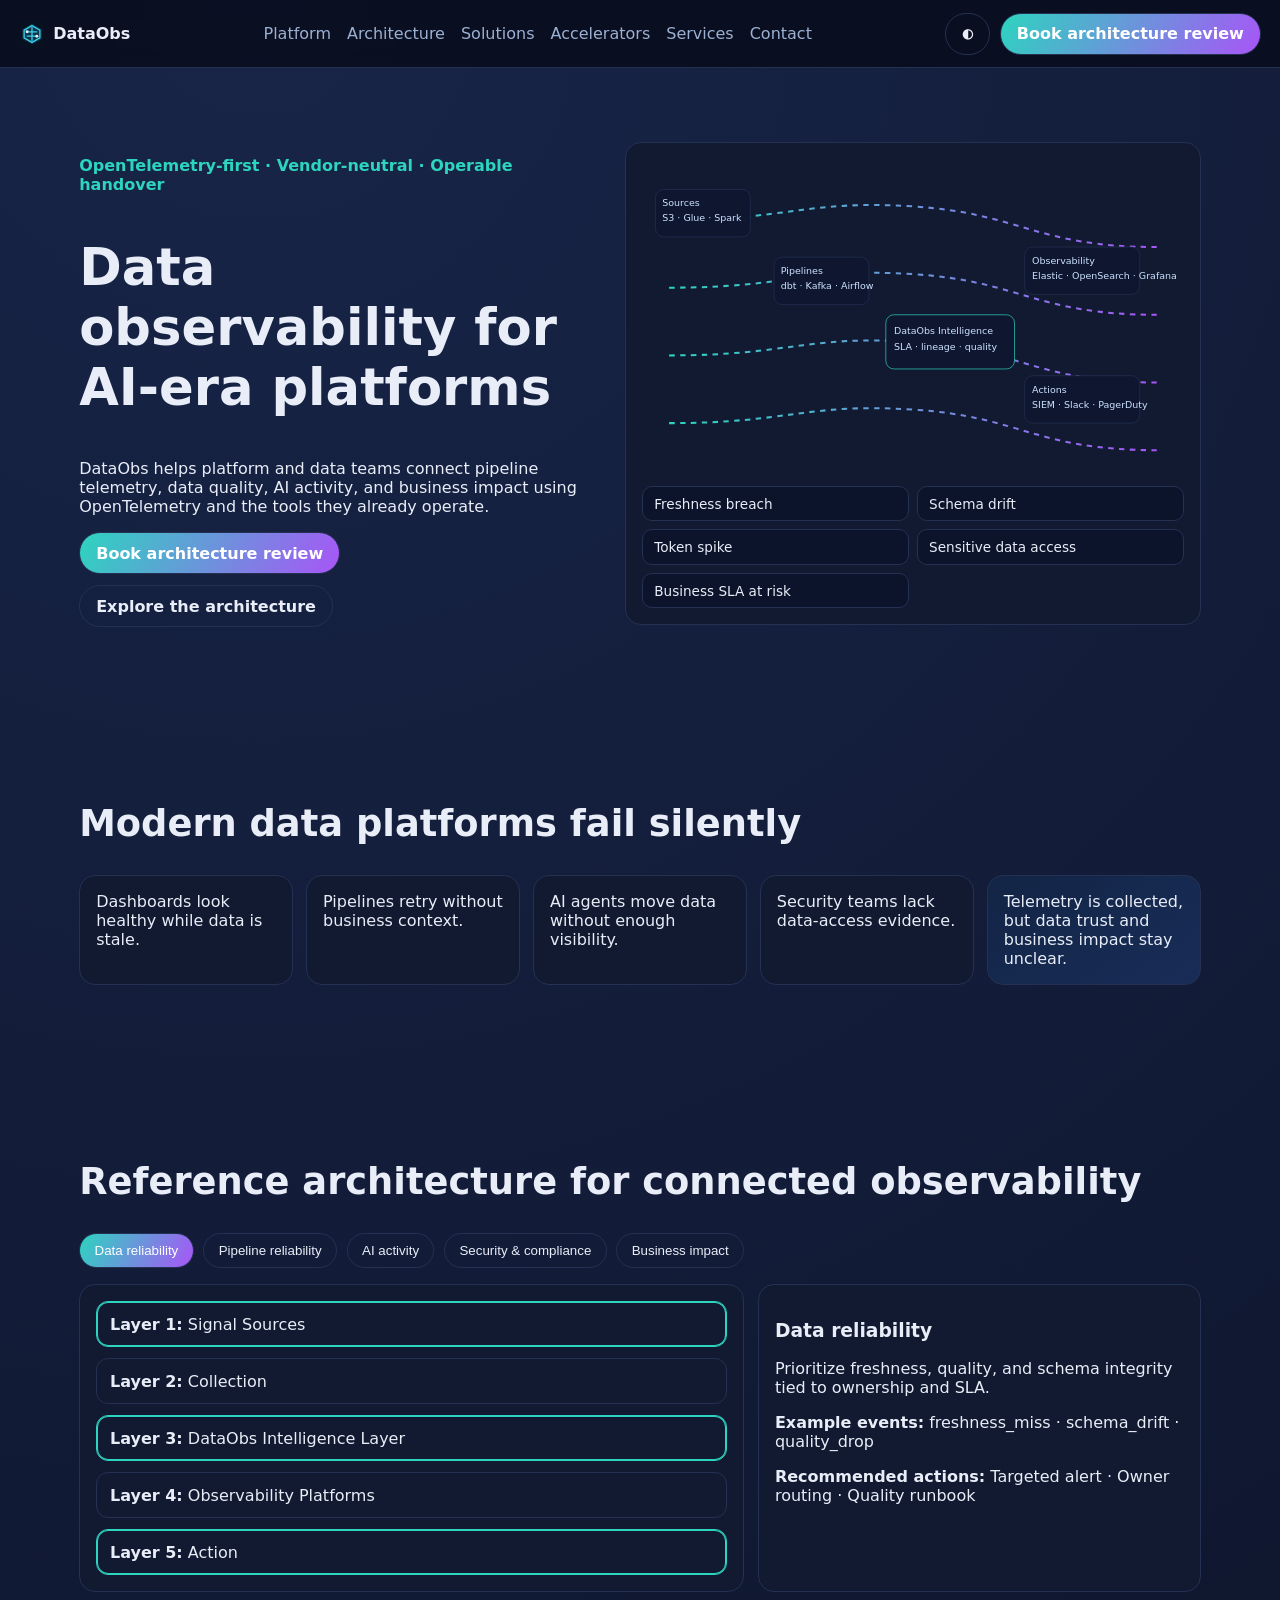
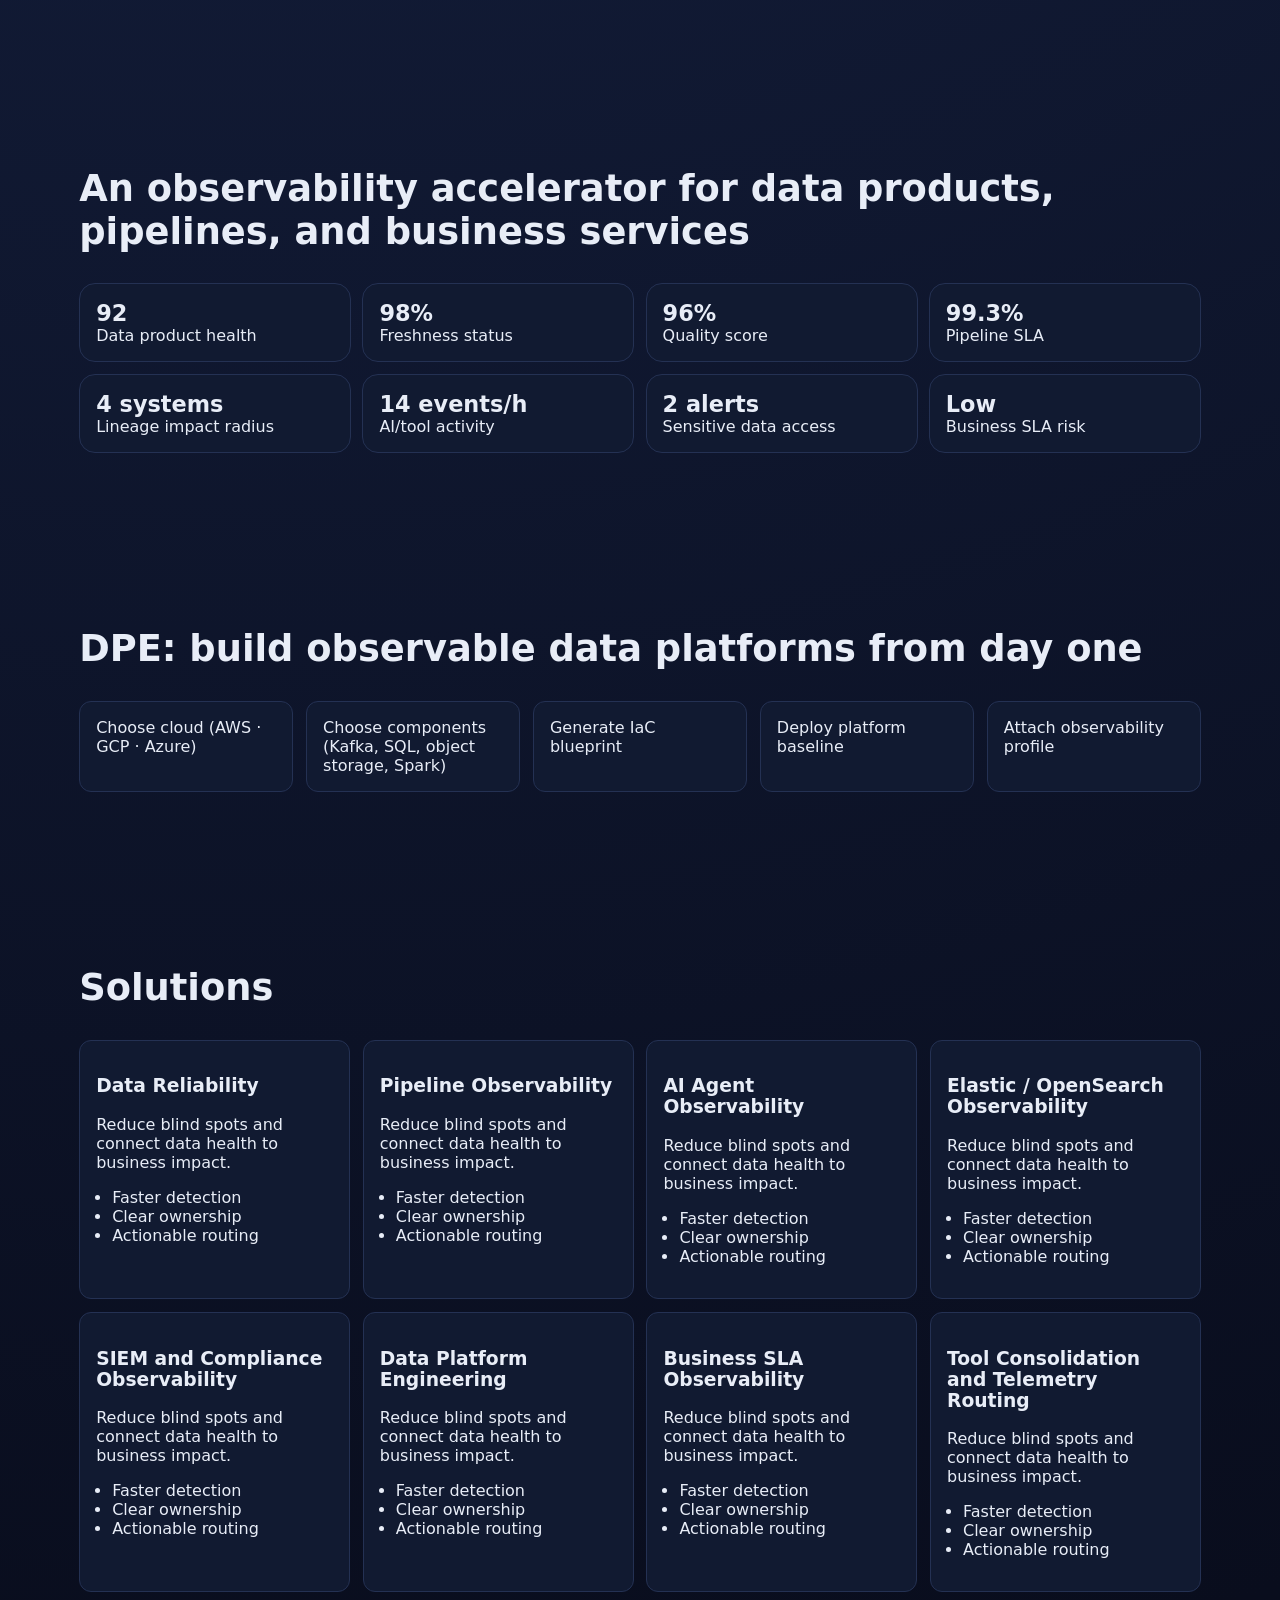
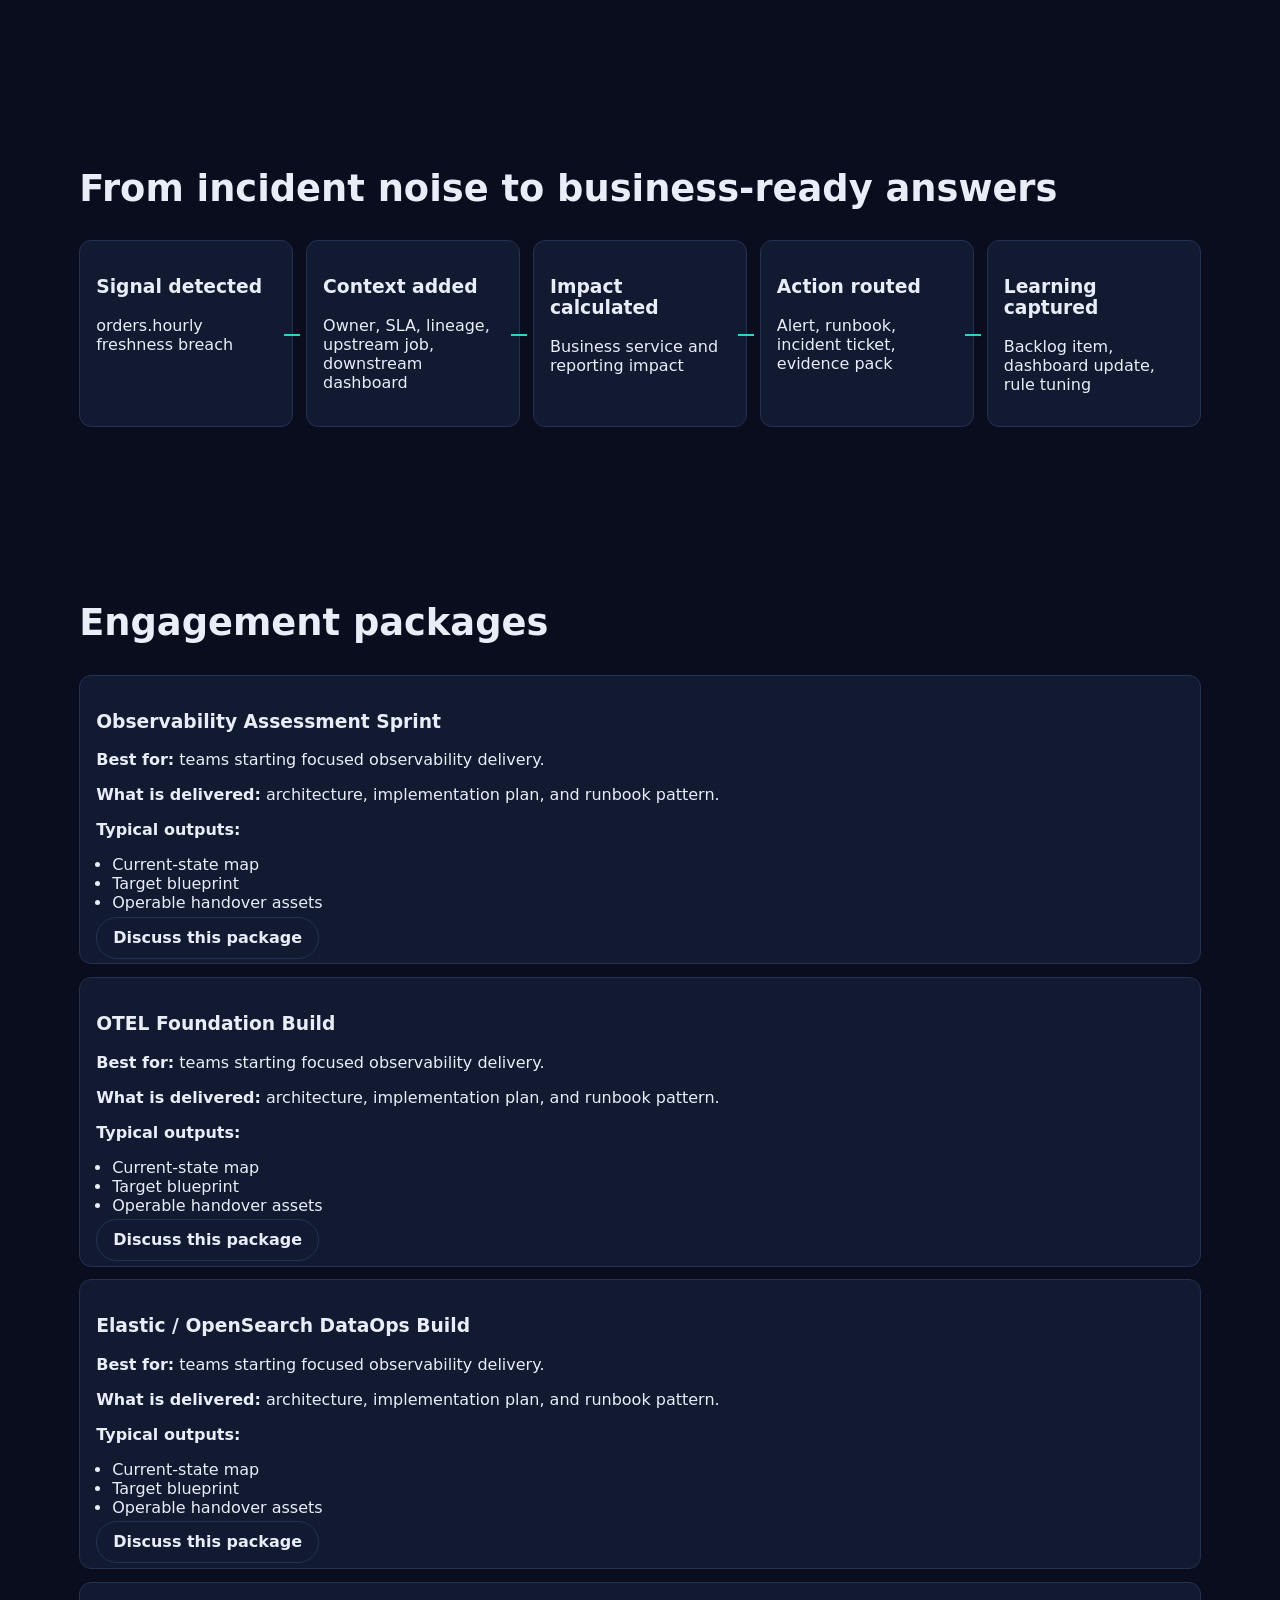
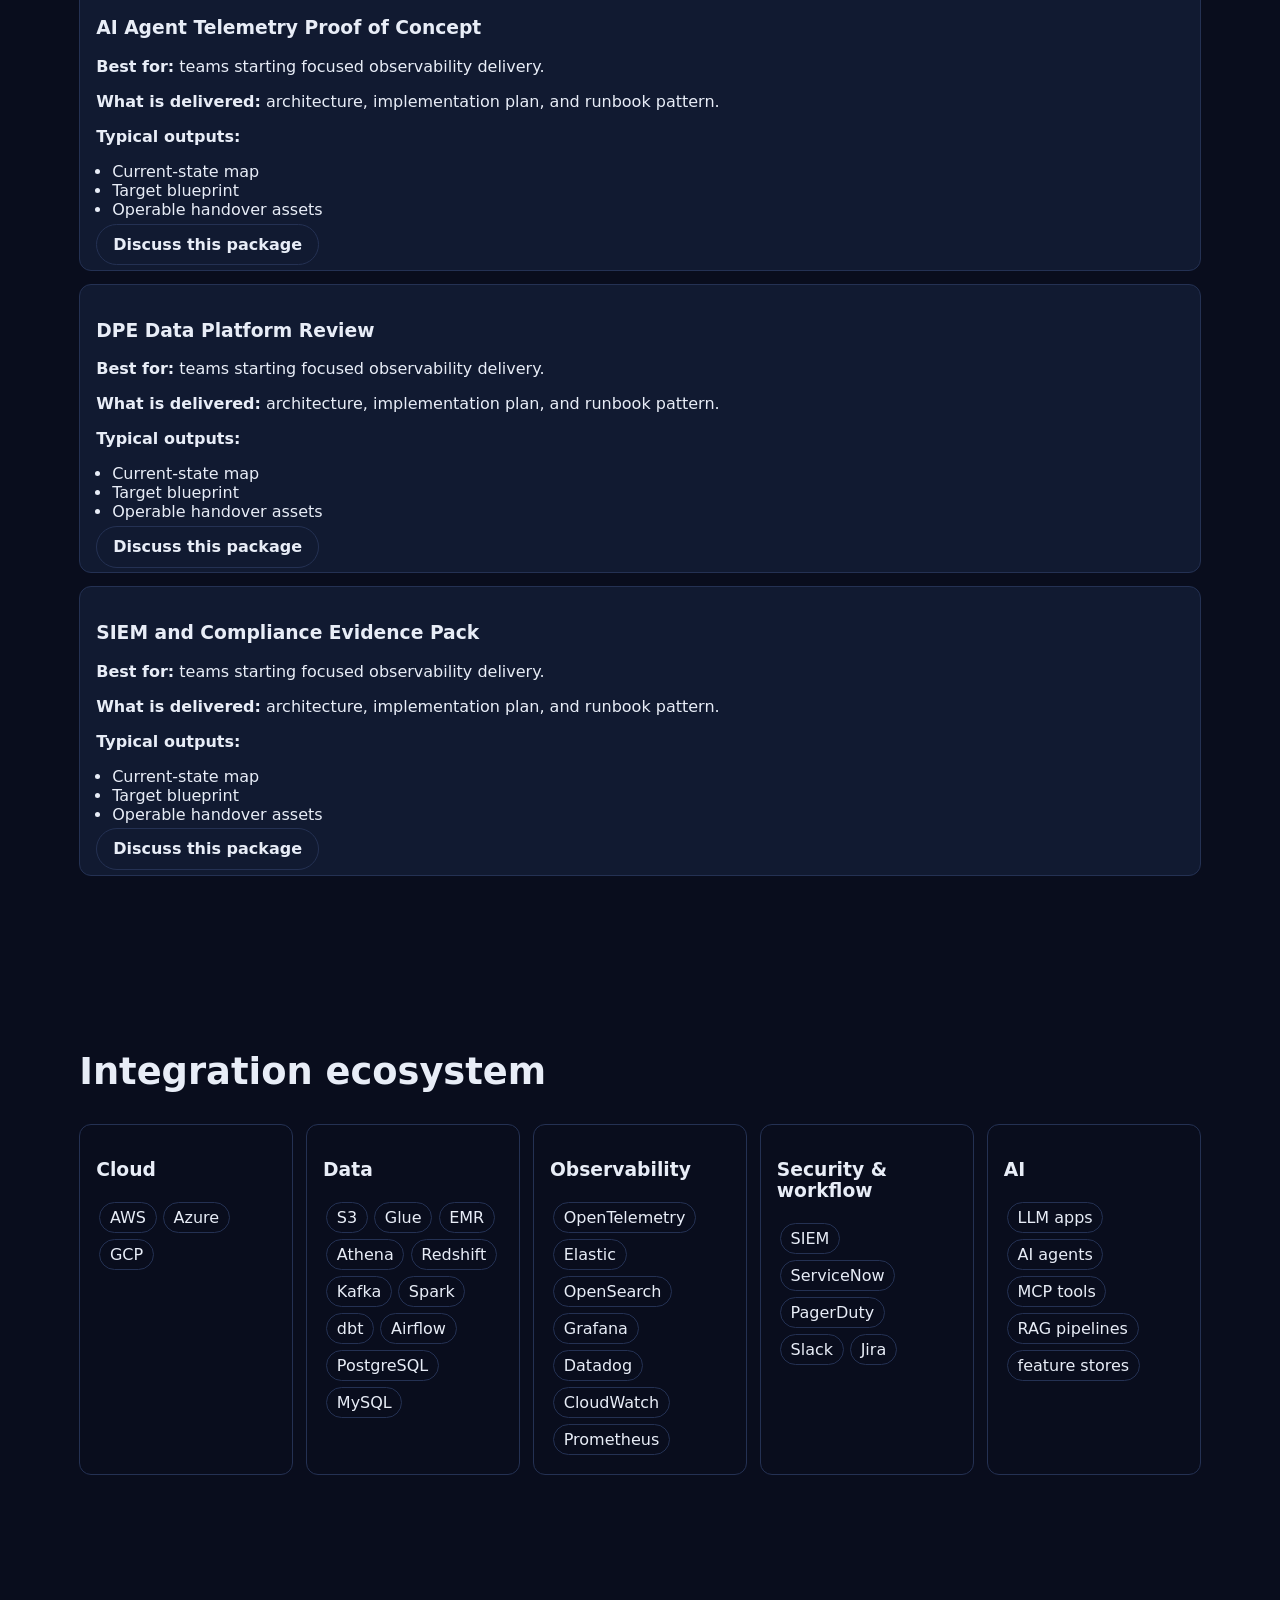
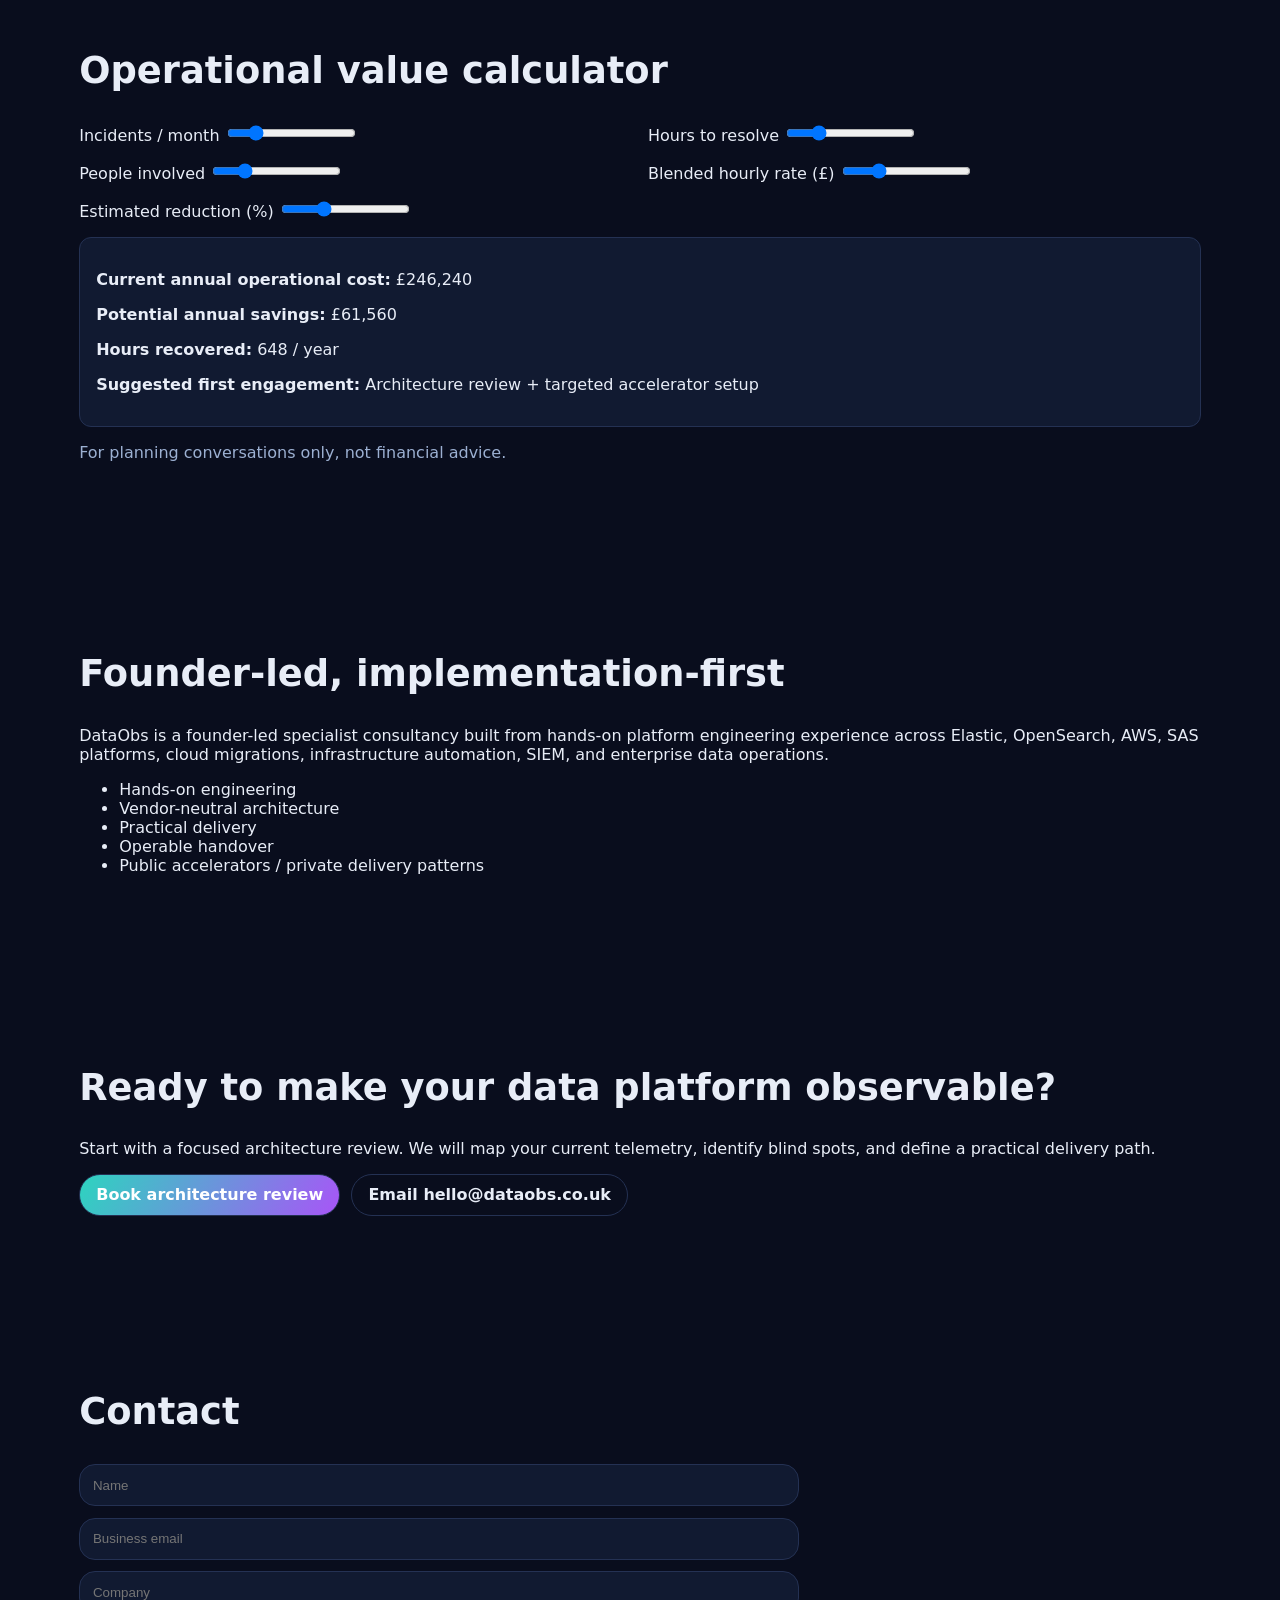
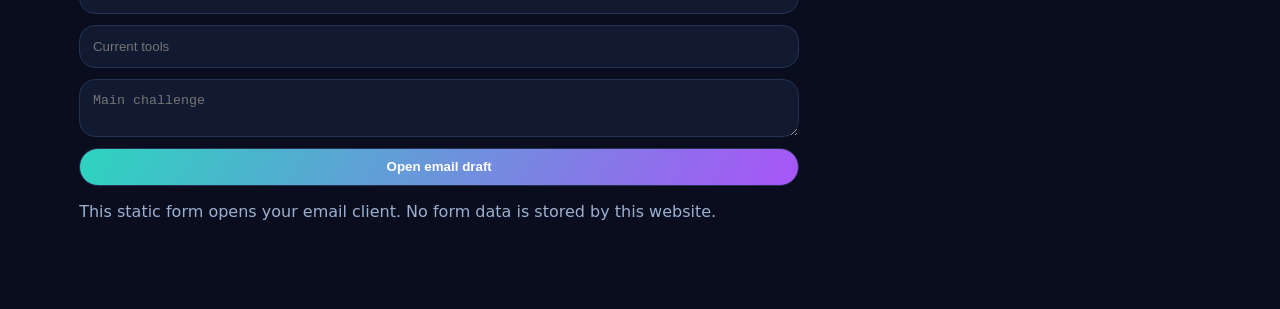
==== commit c05969a5: "Redesign site as premium static observability platform experience" ====
--- a/index.html
+++ b/index.html
@@ -3,316 +3,154 @@
 <head>
   <meta charset="UTF-8">
   <meta name="viewport" content="width=device-width, initial-scale=1.0">
-  <title>DataObs | OTEL-first Data Observability for AI and Cloud Platforms</title>
-  <meta name="description" content="DataObs is a founder-led consultancy for OTEL-first data observability, cloud data platforms, Elastic, OpenSearch, Grafana, SIEM, AI agent telemetry, DataObs Platform and DPE delivery.">
-  <link rel="canonical" href="https://dataobs.co.uk/">
-  <meta name="robots" content="index, follow">
-  <meta name="theme-color" content="#020617">
-
-  <meta property="og:title" content="DataObs | OTEL-first Data Observability for AI and Cloud Platforms">
-  <meta property="og:description" content="Interactive, vendor-neutral data observability consultancy for platform, pipeline, AI, SIEM and data product teams.">
+  <title>DataObs | Data Observability for AI-Era Data Platforms</title>
+  <meta name="description" content="DataObs helps platform and data teams design OpenTelemetry-first observability across pipelines, data quality, AI agents, Elastic, OpenSearch, Grafana, SIEM and cloud data platforms.">
+  <meta property="og:title" content="DataObs | Data Observability for AI-Era Data Platforms">
+  <meta property="og:description" content="DataObs helps platform and data teams design OpenTelemetry-first observability across pipelines, data quality, AI agents, Elastic, OpenSearch, Grafana, SIEM and cloud data platforms.">
   <meta property="og:type" content="website">
   <meta property="og:url" content="https://dataobs.co.uk/">
-  <meta property="og:site_name" content="DataObs">
-  <meta property="og:locale" content="en_GB">
-
-  <meta name="twitter:card" content="summary">
-  <meta name="twitter:title" content="DataObs | Data Observability Consultancy">
-  <meta name="twitter:description" content="OTEL-first data observability for AWS, Elastic, OpenSearch, Grafana, AI workflows and DPE data platform delivery.">
-
-  <link rel="icon" href="assets/dataobs-mark.svg" type="image/svg+xml">
+  <meta name="theme-color" content="#090d1d">
   <link rel="stylesheet" href="styles.css">
   <script type="application/ld+json">
-  {
-    "@context": "https://schema.org",
-    "@type": "ProfessionalService",
-    "name": "DataObs",
-    "url": "https://dataobs.co.uk/",
-    "email": "hello@dataobs.co.uk",
-    "description": "Founder-led consultancy for data observability, OpenTelemetry architecture, cloud data platform engineering, Elastic/OpenSearch implementation, SIEM-aligned telemetry and AI-era observability.",
-    "areaServed": "GB",
-    "serviceType": [
-      "Data observability consultancy",
-      "OpenTelemetry architecture",
-      "Elastic and OpenSearch implementation",
-      "AWS data platform observability",
-      "AI agent telemetry",
-      "Data platform engineering"
-    ]
-  }
+    {
+      "@context": "https://schema.org",
+      "@type": "ProfessionalService",
+      "name": "DataObs",
+      "url": "https://dataobs.co.uk/",
+      "description": "Founder-led consultancy and delivery studio for AI-era data observability and platform engineering.",
+      "email": "hello@dataobs.co.uk",
+      "areaServed": "Global",
+      "serviceType": [
+        "Data observability advisory",
+        "OpenTelemetry implementation",
+        "Elastic and OpenSearch observability delivery",
+        "AI agent telemetry observability",
+        "Data platform engineering via DPE"
+      ]
+    }
   </script>
 </head>
 <body>
-  <a class="skip-link" href="#main">Skip to content</a>
+<header class="site-header">
+  <a class="brand" href="#top"><img src="assets/dataobs-mark.svg" alt="DataObs logo"><span>DataObs</span></a>
+  <button class="menu-btn" aria-expanded="false" aria-controls="site-nav">☰</button>
+  <nav id="site-nav" class="site-nav">
+    <a href="#platform">Platform</a>
+    <a href="#architecture">Architecture</a>
+    <a href="#solutions">Solutions</a>
+    <a href="#accelerators">Accelerators</a>
+    <a href="#services">Services</a>
+    <a href="#contact">Contact</a>
+  </nav>
+  <div class="header-actions">
+    <button id="themeToggle" class="ghost-btn" aria-label="Toggle theme">◐</button>
+    <a class="btn" href="#contact">Book architecture review</a>
+  </div>
+</header>
 
-  <header class="site-header">
-    <div class="container nav-shell">
-      <a class="brand" href="#top" aria-label="DataObs home">
-        <span class="brand-mark">dObs</span>
-        <span>
-          <strong>DataObs</strong>
-          <small>Observability architecture studio</small>
-        </span>
-      </a>
-      <nav class="desktop-nav" aria-label="Primary navigation">
-        <a href="#simulator">Simulator</a>
-        <a href="#architecture">Architecture</a>
-        <a href="#offerings">Offerings</a>
-        <a href="#packages">Packages</a>
-        <a href="#contact">Contact</a>
-      </nav>
-      <div class="nav-actions">
-        <button class="icon-button" type="button" data-theme-toggle aria-label="Switch to light theme" aria-pressed="true"><span class="theme-icon">☀</span></button>
-        <a class="btn btn-primary btn-small desktop-only" href="mailto:hello@dataobs.co.uk?subject=DataObs%20architecture%20review">Book architecture review</a>
-        <button class="icon-button menu-button" type="button" data-menu-toggle aria-controls="mobile-menu" aria-expanded="false" aria-label="Open menu"><span></span></button>
+<main id="top">
+  <section class="hero section">
+    <div>
+      <p class="eyebrow">OpenTelemetry-first · Vendor-neutral · Operable handover</p>
+      <h1>Data observability for AI-era platforms</h1>
+      <p>DataObs helps platform and data teams connect pipeline telemetry, data quality, AI activity, and business impact using OpenTelemetry and the tools they already operate.</p>
+      <div class="hero-cta">
+        <a class="btn" href="#contact">Book architecture review</a>
+        <a class="btn btn-secondary" href="#architecture">Explore the architecture</a>
       </div>
     </div>
-    <nav class="mobile-nav" id="mobile-menu" data-mobile-menu hidden>
-      <a href="#simulator">Simulator</a>
-      <a href="#architecture">Architecture</a>
-      <a href="#offerings">Offerings</a>
-      <a href="#packages">Packages</a>
-      <a href="#contact">Contact</a>
-    </nav>
-  </header>
+    <div class="telemetry-canvas">
+      <svg viewBox="0 0 800 460" role="img" aria-label="Telemetry flow from sources to actions">
+        <defs><linearGradient id="flow" x1="0" x2="1"><stop offset="0" stop-color="#2dd4bf"/><stop offset="1" stop-color="#a855f7"/></linearGradient></defs>
+        <path class="flow-line" d="M40 90 C 220 90, 240 60, 400 70 C 560 80, 580 130, 760 130"/>
+        <path class="flow-line" d="M40 190 C 220 190, 240 160, 400 170 C 560 180, 580 230, 760 230"/>
+        <path class="flow-line" d="M40 290 C 220 290, 240 260, 400 270 C 560 280, 580 330, 760 330"/>
+        <path class="flow-line" d="M40 390 C 220 390, 240 360, 400 370 C 560 380, 580 430, 760 430"/>
+        <g class="node"><rect x="20" y="45" width="140" height="70" rx="12"/><text x="30" y="70">Sources</text><text x="30" y="92">S3 · Glue · Spark</text></g>
+        <g class="node"><rect x="195" y="145" width="140" height="70" rx="12"/><text x="205" y="170">Pipelines</text><text x="205" y="192">dbt · Kafka · Airflow</text></g>
+        <g class="node active"><rect x="360" y="230" width="190" height="80" rx="12"/><text x="372" y="258">DataObs Intelligence</text><text x="372" y="282">SLA · lineage · quality</text></g>
+        <g class="node"><rect x="565" y="130" width="170" height="70" rx="12"/><text x="576" y="155">Observability</text><text x="576" y="177">Elastic · OpenSearch · Grafana</text></g>
+        <g class="node"><rect x="565" y="320" width="170" height="70" rx="12"/><text x="576" y="345">Actions</text><text x="576" y="367">SIEM · Slack · PagerDuty</text></g>
+      </svg>
+      <div class="signal-cards">
+        <span>Freshness breach</span><span>Schema drift</span><span>Token spike</span><span>Sensitive data access</span><span>Business SLA at risk</span>
+      </div>
+    </div>
+  </section>
 
-  <main id="main">
-    <section class="hero" id="top">
-      <div class="orb orb-one"></div>
-      <div class="orb orb-two"></div>
-      <div class="container hero-inner">
-        <div class="hero-copy">
-          <div class="badge"><span></span> Vendor-neutral, engineering-led telemetry partner</div>
-          <h1>OTEL-first Data Observability for modern cloud and AI platforms.</h1>
-          <p>DataObs helps platform engineering and data teams stop guessing why pipelines fail, dashboards drift, AI costs spike, or warehouse data becomes untrusted.</p>
-          <div class="hero-actions">
-            <a class="btn btn-primary" href="#simulator">Interactive telemetry demo</a>
-            <a class="btn btn-secondary" href="#architecture">View architecture</a>
-          </div>
-          <div class="hero-metrics" aria-label="Core DataObs outcomes">
-            <div><strong>4-pillar</strong><span>Full-stack, pipeline, data and business observability</span></div>
-            <div><strong>OTEL-native</strong><span>Portable telemetry design across existing tools</span></div>
-            <div><strong>AI-ready</strong><span>Agent, MCP, token and sensitive-data activity visibility</span></div>
-          </div>
-        </div>
+  <section class="section" id="why">
+    <h2>Modern data platforms fail silently</h2>
+    <div class="grid-5">
+      <article class="card">Dashboards look healthy while data is stale.</article>
+      <article class="card">Pipelines retry without business context.</article>
+      <article class="card">AI agents move data without enough visibility.</article>
+      <article class="card">Security teams lack data-access evidence.</article>
+      <article class="card impact">Telemetry is collected, but data trust and business impact stay unclear.</article>
+    </div>
+  </section>
 
-        <aside class="control-panel" aria-label="Consultancy proposal summary">
-          <div class="panel-title"><span class="pulse"></span> DataObs delivery console</div>
-          <div class="console-lines">
-            <p><span>[OK]</span> OTel Collector design aligned</p>
-            <p><span>[INFO]</span> Data product SLA model mapped</p>
-            <p><span>[WARN]</span> Schema drift visibility missing</p>
-            <p><span>[ACTION]</span> Route evidence into Elastic / OpenSearch</p>
-          </div>
-          <div class="panel-grid">
-            <div><small>Primary stack</small><strong>Elastic · OpenSearch · Grafana</strong></div>
-            <div><small>Cloud fit</small><strong>AWS · GCP · Azure patterns</strong></div>
-            <div><small>Delivery</small><strong>Assess → Architect → Build → Handover</strong></div>
-          </div>
-        </aside>
-      </div>
-    </section>
+  <section class="section" id="architecture">
+    <h2>Reference architecture for connected observability</h2>
+    <div class="tab-row" id="archTabs"></div>
+    <div class="arch-layout">
+      <div id="archDiagram" class="arch-diagram"></div>
+      <aside class="card" id="archDetail"></aside>
+    </div>
+  </section>
 
-    <section class="simulator-section section" id="simulator" aria-labelledby="simulator-title">
-      <div class="container preview-shell">
-        <div class="section-heading center">
-          <p class="eyebrow">Live-style preview</p>
-          <h2 id="simulator-title">Interactive OpenTelemetry pipeline simulator</h2>
-          <p>Click an incident type to see how DataObs frames data, platform, AI and security signals into one operating view. This is a browser-only static demo.</p>
-        </div>
+  <section class="section" id="platform">
+    <h2>An observability accelerator for data products, pipelines, and business services</h2>
+    <div class="dashboard-mock">
+      <div class="metric"><strong>92</strong><span>Data product health</span></div><div class="metric"><strong>98%</strong><span>Freshness status</span></div>
+      <div class="metric"><strong>96%</strong><span>Quality score</span></div><div class="metric"><strong>99.3%</strong><span>Pipeline SLA</span></div>
+      <div class="metric"><strong>4 systems</strong><span>Lineage impact radius</span></div><div class="metric"><strong>14 events/h</strong><span>AI/tool activity</span></div>
+      <div class="metric"><strong>2 alerts</strong><span>Sensitive data access</span></div><div class="metric"><strong>Low</strong><span>Business SLA risk</span></div>
+    </div>
+  </section>
 
-        <div class="simulator-card">
-          <div class="sim-controls" aria-label="Incident simulator controls">
-            <button type="button" class="sim-button active" data-sim="normal">Optimal baseline</button>
-            <button type="button" class="sim-button" data-sim="drift">Schema drift</button>
-            <button type="button" class="sim-button" data-sim="latency">Pipeline SLA delay</button>
-            <button type="button" class="sim-button" data-sim="token">AI token spike</button>
-            <button type="button" class="sim-button" data-sim="sensitive">Sensitive data access</button>
-          </div>
+  <section class="section" id="accelerators">
+    <h2>DPE: build observable data platforms from day one</h2>
+    <div class="dpe-flow" id="dpeFlow"></div>
+  </section>
 
-          <div class="telemetry-flow" aria-label="Telemetry flow">
-            <div class="flow-node" data-node="source"><b>01</b><strong>Raw sources</strong><span>Kinesis · S3 · DBs · apps</span></div>
-            <div class="flow-arrow">→</div>
-            <div class="flow-node" data-node="process"><b>02</b><strong>Processing</strong><span>Airflow · dbt · Spark · Glue</span></div>
-            <div class="flow-arrow">→</div>
-            <div class="flow-node" data-node="observe"><b>03</b><strong>Observability</strong><span>OTel · Elastic · OpenSearch</span></div>
-            <div class="flow-arrow">→</div>
-            <div class="flow-node" data-node="action"><b>04</b><strong>Action</strong><span>Alerts · runbooks · owners</span></div>
-          </div>
+  <section class="section" id="solutions"><h2>Solutions</h2><div class="solutions-grid" id="solutionsGrid"></div></section>
 
-          <div class="sim-output">
-            <div class="log-header"><span>SIMULATED OPEN-TELEMETRY CAPTURES LOG</span><strong data-sim-state>● NORMAL</strong></div>
-            <div class="log-lines" data-sim-log>
-              <p><span>[OK]</span> OTel collector receiving pipeline telemetry on 0.0.0.0:4317</p>
-              <p><span>[OK]</span> Dataset freshness checks passing for priority data products</p>
-              <p><span>[INFO]</span> Business SLA dashboard updated with latest lineage context</p>
-            </div>
-            <div class="remedy" data-sim-remedy>
-              <strong>Observation remedy:</strong> Baseline telemetry confirms data movement, ownership, quality checks and business SLA context are visible.
-            </div>
-          </div>
-        </div>
-      </div>
-    </section>
+  <section class="section"><h2>From incident noise to business-ready answers</h2><div class="timeline" id="timeline"></div></section>
 
-    <section class="section architecture-section" id="architecture" aria-labelledby="architecture-title">
-      <div class="container">
-        <div class="section-heading">
-          <p class="eyebrow">Proper reference architecture</p>
-          <h2 id="architecture-title">From signal sources to business action</h2>
-          <p>The target architecture is not just a dashboard. It is a telemetry operating model that connects cloud infrastructure, data pipelines, data quality, AI activity, SIEM signals and business impact.</p>
-        </div>
+  <section class="section" id="services"><h2>Engagement packages</h2><div class="packages" id="packages"></div></section>
 
-        <div class="architecture-map" aria-label="DataObs reference architecture map">
-          <div class="arch-column">
-            <div class="arch-top">Sources</div>
-            <ul>
-              <li>AWS services: S3, Glue, Lambda, Step Functions, EMR, Athena, Redshift</li>
-              <li>Data engines: Spark, dbt, Airflow, Kafka, databases</li>
-              <li>AI activity: agents, MCP servers, tool calls, model inputs</li>
-              <li>Security events: sensitive data access, IAM, audit logs</li>
-            </ul>
-          </div>
-          <div class="arch-link">OTLP / APIs / logs / metrics / traces</div>
-          <div class="arch-column">
-            <div class="arch-top">Collection</div>
-            <ul>
-              <li>OpenTelemetry Collector / Grafana Alloy</li>
-              <li>Elastic Agent, Fluent Bit, Beats, CloudWatch exporters</li>
-              <li>Custom probes for freshness, schema and lineage checks</li>
-              <li>DPE deployment hooks and infrastructure metadata</li>
-            </ul>
-          </div>
-          <div class="arch-link">enrich · batch · route · normalise</div>
-          <div class="arch-column highlight">
-            <div class="arch-top">DataObs intelligence layer</div>
-            <ul>
-              <li>Four-pillar model: full-stack, pipeline, data, business</li>
-              <li>Ownership, SLA, environment and business service context</li>
-              <li>Freshness, quality, volume, schema and lineage correlation</li>
-              <li>AI token, tool usage and sensitive-data behaviour signals</li>
-            </ul>
-          </div>
-          <div class="arch-link">index · analyse · detect</div>
-          <div class="arch-column">
-            <div class="arch-top">Platforms</div>
-            <ul>
-              <li>Elastic and Kibana</li>
-              <li>OpenSearch and Dashboards</li>
-              <li>Grafana, Tempo, Loki, Mimir</li>
-              <li>CloudWatch, Datadog, SIEM and ITSM workflows</li>
-            </ul>
-          </div>
-          <div class="arch-link">alert · report · escalate</div>
-          <div class="arch-column">
-            <div class="arch-top">Action</div>
-            <ul>
-              <li>Operational dashboards and executive views</li>
-              <li>Detection rules, alerts, runbooks and owner routing</li>
-              <li>Incident timelines and impact radius</li>
-              <li>Compliance evidence and service review packs</li>
-            </ul>
-          </div>
-        </div>
+  <section class="section"><h2>Integration ecosystem</h2><div class="chip-groups" id="chips"></div></section>
 
-        <div class="architecture-deliverables">
-          <article><strong>Assessment output</strong><span>Current-state map, telemetry gaps, risk register and 30/60/90-day plan.</span></article>
-          <article><strong>Build output</strong><span>Collector config, enrichment model, dashboards, rules, probes and IaC-ready patterns.</span></article>
-          <article><strong>Handover output</strong><span>Runbooks, ownership model, alert tuning guide, operating rhythm and evidence pack.</span></article>
-        </div>
-      </div>
-    </section>
+  <section class="section" id="calculator">
+    <h2>Operational value calculator</h2>
+    <div class="calc-grid">
+      <label>Incidents / month <input type="range" id="incidents" min="1" max="60" value="12"></label>
+      <label>Hours to resolve <input type="range" id="hours" min="1" max="24" value="6"></label>
+      <label>People involved <input type="range" id="people" min="1" max="10" value="3"></label>
+      <label>Blended hourly rate (£) <input type="range" id="rate" min="40" max="250" value="95"></label>
+      <label>Estimated reduction (%) <input type="range" id="reduction" min="5" max="70" value="25"></label>
+    </div>
+    <div class="calc-out" id="calcOut"></div>
+    <p class="note">For planning conversations only, not financial advice.</p>
+  </section>
 
-    <section class="section offerings-section" id="offerings" aria-labelledby="offerings-title">
-      <div class="container">
-        <div class="section-heading center">
-          <p class="eyebrow">Offerings</p>
-          <h2 id="offerings-title">Consultancy backed by reusable accelerators</h2>
-          <p>DataObs.co.uk is the public consulting site. The DataObs and DPE repositories are positioned as delivery accelerators rather than public SaaS claims.</p>
-        </div>
-        <div class="offering-grid">
-          <article class="offering-card">
-            <span>01</span>
-            <h3>DataObs Advisory and Delivery</h3>
-            <p>Founder-led consulting for assessment, architecture, implementation, alert design and operational handover.</p>
-            <ul><li>Data observability strategy</li><li>OTEL collector and routing architecture</li><li>Dashboards, rules and runbooks</li></ul>
-          </article>
-          <article class="offering-card featured">
-            <span>02</span>
-            <h3>DataObs Platform Accelerator</h3>
-            <p>Cloud-agnostic observability blueprint covering full-stack, pipeline, data and business observability.</p>
-            <ul><li>Freshness, quality, schema and lineage patterns</li><li>Elastic, OpenSearch and Grafana paths</li><li>Alerting integrations and production templates</li></ul>
-          </article>
-          <article class="offering-card">
-            <span>03</span>
-            <h3>DPE — Data Platform Engine</h3>
-            <p>Data platform engineering accelerator for modular cloud platform provisioning with infrastructure as code.</p>
-            <ul><li>AWS, GCP and Azure deployment patterns</li><li>Terraform and Ansible foundations</li><li>Kafka, databases, object storage, Spark and search layers</li></ul>
-          </article>
-        </div>
-      </div>
-    </section>
+  <section class="section" id="about"><h2>Founder-led, implementation-first</h2><p>DataObs is a founder-led specialist consultancy built from hands-on platform engineering experience across Elastic, OpenSearch, AWS, SAS platforms, cloud migrations, infrastructure automation, SIEM, and enterprise data operations.</p><ul><li>Hands-on engineering</li><li>Vendor-neutral architecture</li><li>Practical delivery</li><li>Operable handover</li><li>Public accelerators / private delivery patterns</li></ul></section>
 
-    <section class="section packages-section" id="packages" aria-labelledby="packages-title">
-      <div class="container">
-        <div class="section-heading">
-          <p class="eyebrow">Consulting packages</p>
-          <h2 id="packages-title">Focused SOW packages designed for velocity</h2>
-          <p>These are example engagement packages. They should be tailored after a discovery call and should not be read as fixed product pricing.</p>
-        </div>
-        <div class="package-grid">
-          <article><span>01</span><h3>Data Observability Assessment</h3><p>Two-to-four week review of priority data products, telemetry gaps, data trust risks, platform ownership and alert quality.</p><small>Deliverable: architecture review, risk map, telemetry backlog and roadmap.</small></article>
-          <article><span>02</span><h3>OTEL Foundation Build</h3><p>Design and implement collector pipelines, semantic attributes, routing, enrichment and baseline dashboards.</p><small>Deliverable: collector config, dashboards, standards and runbook.</small></article>
-          <article><span>03</span><h3>Elastic / OpenSearch DataOps</h3><p>Implement observability index patterns, SIEM-aligned detections, pipeline alerts and data product dashboards.</p><small>Deliverable: templates, queries, dashboards, alert rules and evidence views.</small></article>
-          <article><span>04</span><h3>DPE Platform Delivery Review</h3><p>Assess or bootstrap modular data platform deployment patterns using DPE concepts and IaC delivery guardrails.</p><small>Deliverable: platform blueprint, IaC backlog and observability integration plan.</small></article>
-        </div>
-      </div>
-    </section>
+  <section class="section cta"><h2>Ready to make your data platform observable?</h2><p>Start with a focused architecture review. We will map your current telemetry, identify blind spots, and define a practical delivery path.</p><div class="hero-cta"><a class="btn" href="#contact">Book architecture review</a><a class="btn btn-secondary" href="mailto:hello@dataobs.co.uk">Email hello@dataobs.co.uk</a></div></section>
 
-    <section class="section roi-section" id="roi" aria-labelledby="roi-title">
-      <div class="container roi-card">
-        <div>
-          <p class="eyebrow">Cost-benefit metric</p>
-          <h2 id="roi-title">Project your observability ROI</h2>
-          <p>Estimate the operational cost of unresolved pipeline incidents. This runs only in the browser and is for discussion, not financial advice.</p>
-        </div>
-        <form class="roi-form" data-impact-form>
-          <label>Monthly incidents<input type="range" min="1" max="30" name="incidents" value="5"><span data-range-value="incidents">5</span></label>
-          <label>MTTR hours<input type="range" min="1" max="12" name="hours" value="4"><span data-range-value="hours">4</span></label>
-          <label>People involved<input type="range" min="1" max="20" name="people" value="8"><span data-range-value="people">8</span></label>
-          <label>Hourly cost (£)<input type="range" min="50" max="200" step="5" name="rate" value="85"><span data-range-value="rate">85</span></label>
-        </form>
-        <div class="roi-output"><span>Estimated annual engineering delay cost</span><strong data-impact-output>£163,200</strong><small>Reduce incident frequency and MTTR by improving signal quality, ownership and triage paths.</small></div>
-      </div>
-    </section>
-
-    <section class="section contact-section" id="contact" aria-labelledby="contact-title">
-      <div class="container contact-card">
-        <div class="contact-copy">
-          <p class="eyebrow">Book a call</p>
-          <h2 id="contact-title">Review your data observability architecture</h2>
-          <p>Send your current tooling, cloud platform and main reliability challenge. The static form opens your email client; no form data is stored by this site.</p>
-        </div>
-        <form class="contact-form" data-contact-form action="mailto:hello@dataobs.co.uk" method="post" enctype="text/plain">
-          <label>Name<input name="name" autocomplete="name" required></label>
-          <label>Business email<input type="email" name="email" autocomplete="email" required></label>
-          <label>Company / team<input name="company" autocomplete="organization"></label>
-          <label>Current tools<input name="tools" placeholder="Elastic, OpenSearch, Grafana, Datadog, CloudWatch..."></label>
-          <label class="wide">Problem summary<textarea name="summary" rows="4" required placeholder="What needs to become observable?"></textarea></label>
-          <button class="btn btn-primary wide" type="submit">Create email enquiry</button>
-          <a class="mailto-fallback wide" href="mailto:hello@dataobs.co.uk?subject=DataObs%20architecture%20review">hello@dataobs.co.uk</a>
-        </form>
-      </div>
-    </section>
-  </main>
-
-  <footer class="site-footer">
-    <div class="container footer-grid">
-      <p>© <span data-year></span> DataObs. OTEL-first data observability consultancy.</p>
-      <nav aria-label="Footer navigation"><a href="#simulator">Simulator</a><a href="#architecture">Architecture</a><a href="#offerings">Offerings</a><a href="#contact">Contact</a></nav>
-    </div>
-  </footer>
-
-  <script src="script.js" defer></script>
+  <section class="section" id="contact">
+    <h2>Contact</h2>
+    <form id="contactForm" class="contact-form">
+      <input name="name" placeholder="Name" required>
+      <input name="email" type="email" placeholder="Business email" required>
+      <input name="company" placeholder="Company">
+      <input name="tools" placeholder="Current tools">
+      <textarea name="challenge" placeholder="Main challenge" required></textarea>
+      <button class="btn" type="submit">Open email draft</button>
+    </form>
+    <p class="note">This static form opens your email client. No form data is stored by this website.</p>
+  </section>
+</main>
+<script src="script.js"></script>
 </body>
 </html>
--- a/styles.css
+++ b/styles.css
@@ -1,260 +1,20 @@
-:root {
-  color-scheme: light;
-  --bg: #f6f9fc;
-  --bg-soft: #eaf4f8;
-  --surface: rgba(255, 255, 255, .86);
-  --surface-strong: #ffffff;
-  --text: #0d1b2a;
-  --muted: #53687e;
-  --faint: #708397;
-  --border: rgba(15, 41, 64, .13);
-  --primary: #057f9f;
-  --primary-strong: #03677f;
-  --accent: #2358d6;
-  --success: #15845f;
-  --warning: #b45309;
-  --shadow: 0 24px 70px rgba(20, 53, 80, .13);
-  --radius: 24px;
-  --radius-sm: 16px;
-  --container: 1160px;
-  --font: Inter, ui-sans-serif, system-ui, -apple-system, BlinkMacSystemFont, "Segoe UI", sans-serif;
-}
-
-[data-theme="dark"] {
-  color-scheme: dark;
-  --bg: #07111f;
-  --bg-soft: #0b1728;
-  --surface: rgba(13, 27, 46, .82);
-  --surface-strong: #102033;
-  --text: #e8f1fb;
-  --muted: #9bb0c7;
-  --faint: #70869d;
-  --border: rgba(148, 163, 184, .22);
-  --primary: #39d0f2;
-  --primary-strong: #14b8d4;
-  --accent: #8b5cf6;
-  --success: #34d399;
-  --shadow: 0 28px 80px rgba(0, 0, 0, .35);
-}
-
-* { box-sizing: border-box; }
-html { scroll-behavior: smooth; scroll-padding-top: 88px; }
-body {
-  margin: 0;
-  font-family: var(--font);
-  color: var(--text);
-  background:
-    radial-gradient(circle at 12% 0%, color-mix(in srgb, var(--primary) 14%, transparent), transparent 30rem),
-    radial-gradient(circle at 90% 10%, color-mix(in srgb, var(--accent) 12%, transparent), transparent 30rem),
-    linear-gradient(180deg, var(--bg), var(--bg-soft) 48%, var(--bg));
-  line-height: 1.6;
-  min-height: 100vh;
-}
-
-a { color: inherit; text-decoration: none; }
-button, input, textarea { font: inherit; }
-button { cursor: pointer; }
-svg { display: block; width: 100%; height: 100%; }
-p { text-wrap: pretty; }
-
-.skip-link {
-  position: fixed;
-  top: -4rem;
-  left: 1rem;
-  z-index: 100;
-  background: var(--primary);
-  color: #fff;
-  padding: .75rem 1rem;
-  border-radius: 999px;
-  font-weight: 800;
-}
-.skip-link:focus { top: 1rem; }
-
-.container { width: min(calc(100% - 2rem), var(--container)); margin-inline: auto; }
-.section { padding: clamp(3.5rem, 6vw, 6rem) 0; }
-.section-muted, .problem-band { background: color-mix(in srgb, var(--surface-strong) 62%, transparent); border-block: 1px solid var(--border); }
-
-.site-header {
-  position: sticky;
-  top: 0;
-  z-index: 50;
-  background: color-mix(in srgb, var(--bg) 88%, transparent);
-  backdrop-filter: blur(18px);
-  border-bottom: 1px solid var(--border);
-}
-.nav-shell { min-height: 70px; display: flex; align-items: center; justify-content: space-between; gap: 1rem; }
-.brand { display: inline-flex; align-items: center; gap: .85rem; font-weight: 900; letter-spacing: -.03em; }
-.brand-mark { width: 40px; height: 40px; color: var(--primary); }
-.brand small { display: block; color: var(--muted); font-size: .72rem; text-transform: uppercase; letter-spacing: .12em; font-weight: 750; }
-.desktop-nav { display: flex; gap: 1rem; align-items: center; color: var(--muted); font-size: .92rem; font-weight: 750; }
-.desktop-nav a:hover, .mobile-nav a:hover, .footer-grid a:hover { color: var(--primary); }
-.nav-actions { display: flex; gap: .65rem; align-items: center; }
-.icon-button {
-  width: 40px;
-  height: 40px;
-  display: grid;
-  place-items: center;
-  border: 1px solid var(--border);
-  border-radius: 999px;
-  color: var(--text);
-  background: var(--surface);
-}
-.menu-button { display: none; position: relative; }
-.menu-button span, .menu-button::before, .menu-button::after {
-  content: "";
-  display: block;
-  width: 18px;
-  height: 2px;
-  background: currentColor;
-  border-radius: 2px;
-  position: absolute;
-}
-.menu-button::before { transform: translateY(-6px); }
-.menu-button::after { transform: translateY(6px); }
-
-.mobile-nav { padding: 0 1rem 1rem; display: grid; gap: .5rem; }
-.mobile-nav a { padding: .8rem 1rem; color: var(--muted); border: 1px solid var(--border); border-radius: 14px; background: var(--surface); }
-
-.btn {
-  display: inline-flex;
-  align-items: center;
-  justify-content: center;
-  min-height: 48px;
-  padding: .85rem 1.15rem;
-  border-radius: 999px;
-  border: 1px solid transparent;
-  font-weight: 850;
-  letter-spacing: -.01em;
-  transition: transform .18s ease, background .18s ease, border-color .18s ease, box-shadow .18s ease;
-}
-.btn:hover { transform: translateY(-2px); }
-.btn-primary { background: var(--primary); color: #fff; box-shadow: 0 16px 38px color-mix(in srgb, var(--primary) 24%, transparent); }
-.btn-primary:hover { background: var(--primary-strong); }
-.btn-secondary { background: var(--surface); border-color: var(--border); color: var(--text); }
-.btn-small { min-height: 42px; padding: .7rem 1rem; }
-
-.hero { padding-top: clamp(3rem, 6vw, 6rem); }
-.hero-grid { display: grid; grid-template-columns: minmax(0, 1.05fr) minmax(320px, .82fr); gap: clamp(2rem, 5vw, 5rem); align-items: center; }
-.eyebrow { margin: 0 0 .9rem; color: var(--primary); text-transform: uppercase; letter-spacing: .15em; font-weight: 900; font-size: .78rem; }
-h1, h2, h3 { margin: 0; line-height: 1; letter-spacing: -.055em; }
-h1 { font-size: clamp(2.85rem, 7vw, 5.9rem); max-width: 900px; }
-h2 { font-size: clamp(2rem, 4.6vw, 4rem); }
-h3 { font-size: clamp(1.18rem, 1.7vw, 1.55rem); letter-spacing: -.035em; }
-.hero-lede { color: var(--muted); font-size: clamp(1.08rem, 1.7vw, 1.28rem); max-width: 720px; margin: 1.1rem 0 0; }
-.hero-actions, .contact-options { display: flex; flex-wrap: wrap; gap: .75rem; margin-top: 1.5rem; }
-
-.signal-strip { display: grid; grid-template-columns: repeat(3, 1fr); gap: .75rem; margin: 1.5rem 0 0; }
-.signal-strip div { padding: .9rem; border: 1px solid var(--border); border-radius: var(--radius-sm); background: var(--surface); }
-.signal-strip dt { font-weight: 900; }
-.signal-strip dd { margin: .2rem 0 0; color: var(--muted); font-size: .92rem; }
-
-.hero-card, .prose-card, .contact-form, .impact-card {
-  border: 1px solid var(--border);
-  background: linear-gradient(145deg, var(--surface), color-mix(in srgb, var(--surface-strong) 82%, transparent));
-  border-radius: var(--radius);
-  box-shadow: var(--shadow);
-}
-.hero-card { padding: 1.2rem; }
-.hero-card-header { display: flex; gap: .7rem; align-items: center; font-weight: 900; margin-bottom: 1rem; }
-.live-dot { width: 11px; height: 11px; border-radius: 999px; background: var(--success); box-shadow: 0 0 0 7px color-mix(in srgb, var(--success) 14%, transparent); }
-.flow { display: grid; gap: .8rem; }
-.flow div { padding: 1rem; border: 1px solid var(--border); border-radius: 18px; background: color-mix(in srgb, var(--surface-strong) 72%, transparent); }
-.flow span { color: var(--primary); font-size: .78rem; font-weight: 950; margin-right: .4rem; }
-.flow small { display: block; color: var(--muted); margin-top: .25rem; }
-.mini-console { margin-top: 1rem; padding: 1rem; border-radius: 18px; background: color-mix(in srgb, #07111f 92%, var(--primary)); color: #dbeafe; font-family: ui-monospace, SFMono-Regular, Menlo, monospace; font-size: .84rem; overflow: auto; }
-.mini-console p { margin: .35rem 0; white-space: nowrap; }
-.mini-console span { color: #67e8f9; }
-
-.split-layout { display: grid; grid-template-columns: .88fr 1.12fr; gap: clamp(2rem, 5vw, 5rem); align-items: center; }
-.problem-list p, .section-heading p:not(.eyebrow), .split-layout p { color: var(--muted); font-size: 1.06rem; }
-.problem-list p:first-child { margin-top: 0; }
-.problem-list p:last-child { margin-bottom: 0; }
-
-.section-heading { max-width: 820px; margin-bottom: 2rem; }
-.card-grid { display: grid; grid-template-columns: repeat(3, 1fr); gap: .9rem; }
-.card { padding: 1.1rem; border: 1px solid var(--border); border-radius: 20px; background: var(--surface); box-shadow: 0 12px 34px rgba(0,0,0,.06); }
-.card p { color: var(--muted); margin: .6rem 0 0; font-size: .96rem; }
-.card.accent { background: linear-gradient(145deg, var(--surface), color-mix(in srgb, var(--primary) 7%, transparent)); }
-
-.offering-grid { display: grid; grid-template-columns: repeat(3, 1fr); gap: 1rem; }
-.offering-card { padding: 1.25rem; border: 1px solid var(--border); border-radius: var(--radius); background: var(--surface); box-shadow: 0 12px 34px rgba(0,0,0,.06); }
-.offering-card span { display: inline-flex; margin-bottom: .8rem; color: var(--primary); text-transform: uppercase; letter-spacing: .1em; font-size: .72rem; font-weight: 950; }
-.offering-card p, .offering-card li { color: var(--muted); }
-.offering-card ul { padding-left: 1.1rem; margin-bottom: 0; }
-
-.solution-groups { display: grid; grid-template-columns: repeat(4, 1fr); gap: .9rem; }
-.solution-groups article, .architecture-flow article {
-  border: 1px solid var(--border);
-  border-radius: 20px;
-  background: var(--surface);
-  padding: 1.1rem;
-}
-.solution-groups p, .architecture-flow p { color: var(--muted); margin-bottom: 0; }
-
-.architecture-flow { display: grid; grid-template-columns: repeat(5, 1fr); gap: .75rem; }
-.architecture-flow article { position: relative; }
-.architecture-flow article:not(:last-child)::after {
-  content: "→";
-  position: absolute;
-  right: -.58rem;
-  top: 1.1rem;
-  color: var(--primary);
-  font-weight: 900;
-}
-.architecture-flow span { display: block; color: var(--primary); font-weight: 950; margin-bottom: .45rem; }
-
-.feature-list { display: grid; gap: .75rem; padding: 0; margin: 0; }
-.feature-list li {
-  list-style: none;
-  padding: .9rem 1rem .9rem 2.5rem;
-  border: 1px solid var(--border);
-  border-radius: 16px;
-  background: var(--surface);
-  position: relative;
-  font-weight: 750;
-}
-.feature-list li::before { content: "✓"; position: absolute; left: 1rem; color: var(--success); font-weight: 950; }
-
-.engagement-grid { grid-template-columns: repeat(4, 1fr); }
-
-.impact-card { display: grid; grid-template-columns: 1fr 1.3fr auto; gap: 1.25rem; align-items: center; padding: clamp(1.2rem, 3vw, 1.8rem); }
-.impact-card p { color: var(--muted); margin-bottom: 0; }
-.impact-form { display: grid; grid-template-columns: repeat(2, 1fr); gap: .8rem; }
-.impact-result { padding: 1rem; border: 1px solid var(--border); border-radius: 18px; background: color-mix(in srgb, var(--primary) 8%, var(--surface)); min-width: 220px; }
-.impact-result span { display: block; color: var(--muted); font-size: .9rem; }
-.impact-result strong { display: block; font-size: clamp(1.8rem, 3vw, 2.4rem); letter-spacing: -.05em; margin-top: .2rem; }
-
-.prose-card { padding: clamp(1.4rem, 3vw, 2rem); }
-.prose-card p { color: var(--muted); margin-top: 0; }
-.prose-card p:last-child { margin-bottom: 0; }
-
-.contact-grid { display: grid; grid-template-columns: .82fr 1fr; gap: clamp(2rem, 5vw, 5rem); align-items: start; }
-.contact-form { padding: clamp(1.1rem, 3vw, 1.8rem); display: grid; gap: 1rem; }
-.form-note { margin: 0; color: var(--muted); font-size: .95rem; }
-label { display: grid; gap: .4rem; color: var(--text); font-weight: 800; }
-input, textarea { width: 100%; border: 1px solid var(--border); border-radius: 14px; color: var(--text); background: color-mix(in srgb, var(--surface-strong) 88%, transparent); padding: .85rem .95rem; }
-textarea { resize: vertical; }
-.mailto-fallback { color: var(--primary); font-weight: 850; }
-.site-footer { border-top: 1px solid var(--border); padding: 1.5rem 0; color: var(--muted); }
-.footer-grid { display: flex; align-items: center; justify-content: space-between; gap: 1rem; }
-.footer-grid nav { display: flex; gap: 1rem; }
-
-@media (max-width: 1060px) {
-  .desktop-nav, .desktop-only { display: none; }
-  .menu-button { display: grid; }
-  .hero-grid, .split-layout, .contact-grid, .impact-card { grid-template-columns: 1fr; }
-  .card-grid, .offering-grid, .solution-groups, .engagement-grid { grid-template-columns: repeat(2, 1fr); }
-  .architecture-flow { grid-template-columns: 1fr; }
-  .architecture-flow article:not(:last-child)::after { content: "↓"; right: 1rem; top: auto; bottom: -.9rem; }
-}
-
-@media (max-width: 700px) {
-  html { scroll-padding-top: 78px; }
-  .section { padding: 3rem 0; }
-  h1 { font-size: clamp(2.55rem, 14vw, 4rem); }
-  h2 { font-size: clamp(2rem, 10vw, 3rem); }
-  .signal-strip, .card-grid, .offering-grid, .solution-groups, .engagement-grid, .impact-form { grid-template-columns: 1fr; }
-  .hero-actions .btn, .contact-options .btn { width: 100%; }
-  .footer-grid { align-items: flex-start; flex-direction: column; }
-  .footer-grid nav { flex-wrap: wrap; }
-}
+:root{--bg:#090d1d;--card:#111a31;--text:#e8edf7;--muted:#9cb0d2;--accent:#2dd4bf;--accent2:#a855f7;--stroke:#243153}
+[data-theme="light"]{--bg:#f3f7ff;--card:#fff;--text:#0d1b3d;--muted:#4d5f86;--accent:#0f766e;--accent2:#7e22ce;--stroke:#cfdbf5}
+*{box-sizing:border-box}html{scroll-behavior:smooth}body{margin:0;font-family:Inter,system-ui,sans-serif;background:radial-gradient(circle at 20% 0,#182548 0,var(--bg) 40%);color:var(--text)}
+.section{max-width:1160px;margin:0 auto;padding:4.5rem 1.2rem}.site-header{position:sticky;top:0;z-index:30;display:flex;align-items:center;gap:1rem;padding:.8rem 1.2rem;background:color-mix(in oklab,var(--bg),transparent 12%);backdrop-filter:blur(8px);border-bottom:1px solid var(--stroke)}
+.brand{display:flex;align-items:center;gap:.5rem;color:var(--text);text-decoration:none;font-weight:700}.brand img{width:26px}.site-nav{display:flex;gap:1rem;flex:1;justify-content:center}.site-nav a{color:var(--muted);text-decoration:none}.header-actions{display:flex;gap:.6rem}.btn,.ghost-btn{border:1px solid var(--stroke);border-radius:999px;padding:.65rem 1rem;background:linear-gradient(120deg,var(--accent),var(--accent2));color:#fff;text-decoration:none;font-weight:600}.btn-secondary,.ghost-btn{background:transparent;color:var(--text)}
+.menu-btn{display:none}.hero{display:grid;grid-template-columns:1fr 1.1fr;gap:1.4rem;align-items:center}h1{font-size:clamp(2rem,4vw,3.5rem)}h2{font-size:clamp(1.5rem,3vw,2.3rem)}.eyebrow{color:var(--accent);font-weight:600}.hero-cta{display:flex;gap:.7rem;flex-wrap:wrap}
+.telemetry-canvas,.card,.metric,.arch-diagram,.contact-form input,.contact-form textarea{background:var(--card);border:1px solid var(--stroke);border-radius:16px}.telemetry-canvas{padding:1rem}.telemetry-canvas svg{width:100%;height:auto}.flow-line{fill:none;stroke:url(#flow);stroke-width:3;stroke-dasharray:8 8;animation:dash 16s linear infinite}.node rect{fill:#0f1730;stroke:var(--stroke)}.node text{font-size:14px;fill:#cde1ff}.node.active rect{stroke:var(--accent)}@keyframes dash{to{stroke-dashoffset:-200}}
+.signal-cards{display:grid;grid-template-columns:repeat(2,minmax(0,1fr));gap:.5rem;margin-top:.7rem}.signal-cards span{padding:.55rem .7rem;background:#0c142b;border:1px solid var(--stroke);border-radius:10px;font-size:.85rem}
+.grid-5{display:grid;grid-template-columns:repeat(5,minmax(0,1fr));gap:.8rem}.card{padding:1rem}.impact{background:linear-gradient(145deg,#122546,#192c57)}
+.tab-row{display:flex;flex-wrap:wrap;gap:.6rem;margin:1rem 0}.tab-row button{padding:.55rem .9rem;border-radius:999px;border:1px solid var(--stroke);background:transparent;color:var(--text)}.tab-row .active{background:linear-gradient(120deg,var(--accent),var(--accent2));color:#fff}
+.arch-layout{display:grid;grid-template-columns:1.2fr .8fr;gap:.9rem}.arch-diagram{padding:1rem;display:grid;gap:.65rem}.arch-layer{padding:.8rem;border:1px solid var(--stroke);border-radius:12px}.arch-layer.active{border-color:var(--accent);box-shadow:0 0 0 1px var(--accent) inset}
+.dashboard-mock{display:grid;grid-template-columns:repeat(4,minmax(0,1fr));gap:.7rem}.metric{padding:1rem;animation:float 6s ease-in-out infinite}.metric strong{font-size:1.4rem;display:block}@keyframes float{50%{transform:translateY(-4px)}}
+.dpe-flow,.solutions-grid,.packages,.timeline,.chip-groups{display:grid;gap:.8rem}.dpe-flow{grid-template-columns:repeat(5,minmax(0,1fr))}.step,.solution,.package,.story-step{padding:1rem;border:1px solid var(--stroke);border-radius:12px;background:var(--card)}
+.solutions-grid{grid-template-columns:repeat(4,minmax(0,1fr))}.solution ul,.package ul{padding-left:1rem}
+.timeline{grid-template-columns:repeat(5,minmax(0,1fr))}.story-step{position:relative}.story-step::after{content:"";position:absolute;top:50%;right:-.5rem;width:1rem;height:2px;background:var(--accent)}.story-step:last-child::after{display:none}
+.chip-groups{grid-template-columns:repeat(5,minmax(0,1fr))}.chip-group{padding:1rem;border:1px solid var(--stroke);border-radius:12px}.chip{display:inline-block;margin:.2rem;padding:.3rem .6rem;border-radius:999px;border:1px solid var(--stroke);transition:.2s}.chip:hover{border-color:var(--accent);transform:translateY(-2px)}
+.calc-grid{display:grid;grid-template-columns:repeat(2,minmax(0,1fr));gap:1rem}.calc-out{margin-top:1rem;padding:1rem;border:1px solid var(--stroke);border-radius:12px;background:var(--card)}
+.contact-form{display:grid;gap:.7rem;max-width:720px}.contact-form input,.contact-form textarea{padding:.8rem;color:var(--text)}.note{color:var(--muted)}
+@media (max-width:980px){.hero,.arch-layout,.grid-5,.dashboard-mock,.solutions-grid,.timeline,.chip-groups,.dpe-flow{grid-template-columns:1fr 1fr}.site-nav{display:none;position:absolute;top:56px;left:0;right:0;padding:1rem;background:var(--bg);border-bottom:1px solid var(--stroke)}.site-nav.open{display:flex;flex-direction:column}.menu-btn{display:block;margin-left:auto;background:transparent;border:1px solid var(--stroke);color:var(--text);border-radius:8px;padding:.4rem .6rem}.header-actions .btn{display:none}}
+@media (max-width:640px){.grid-5,.dashboard-mock,.solutions-grid,.timeline,.chip-groups,.calc-grid,.dpe-flow{grid-template-columns:1fr}}
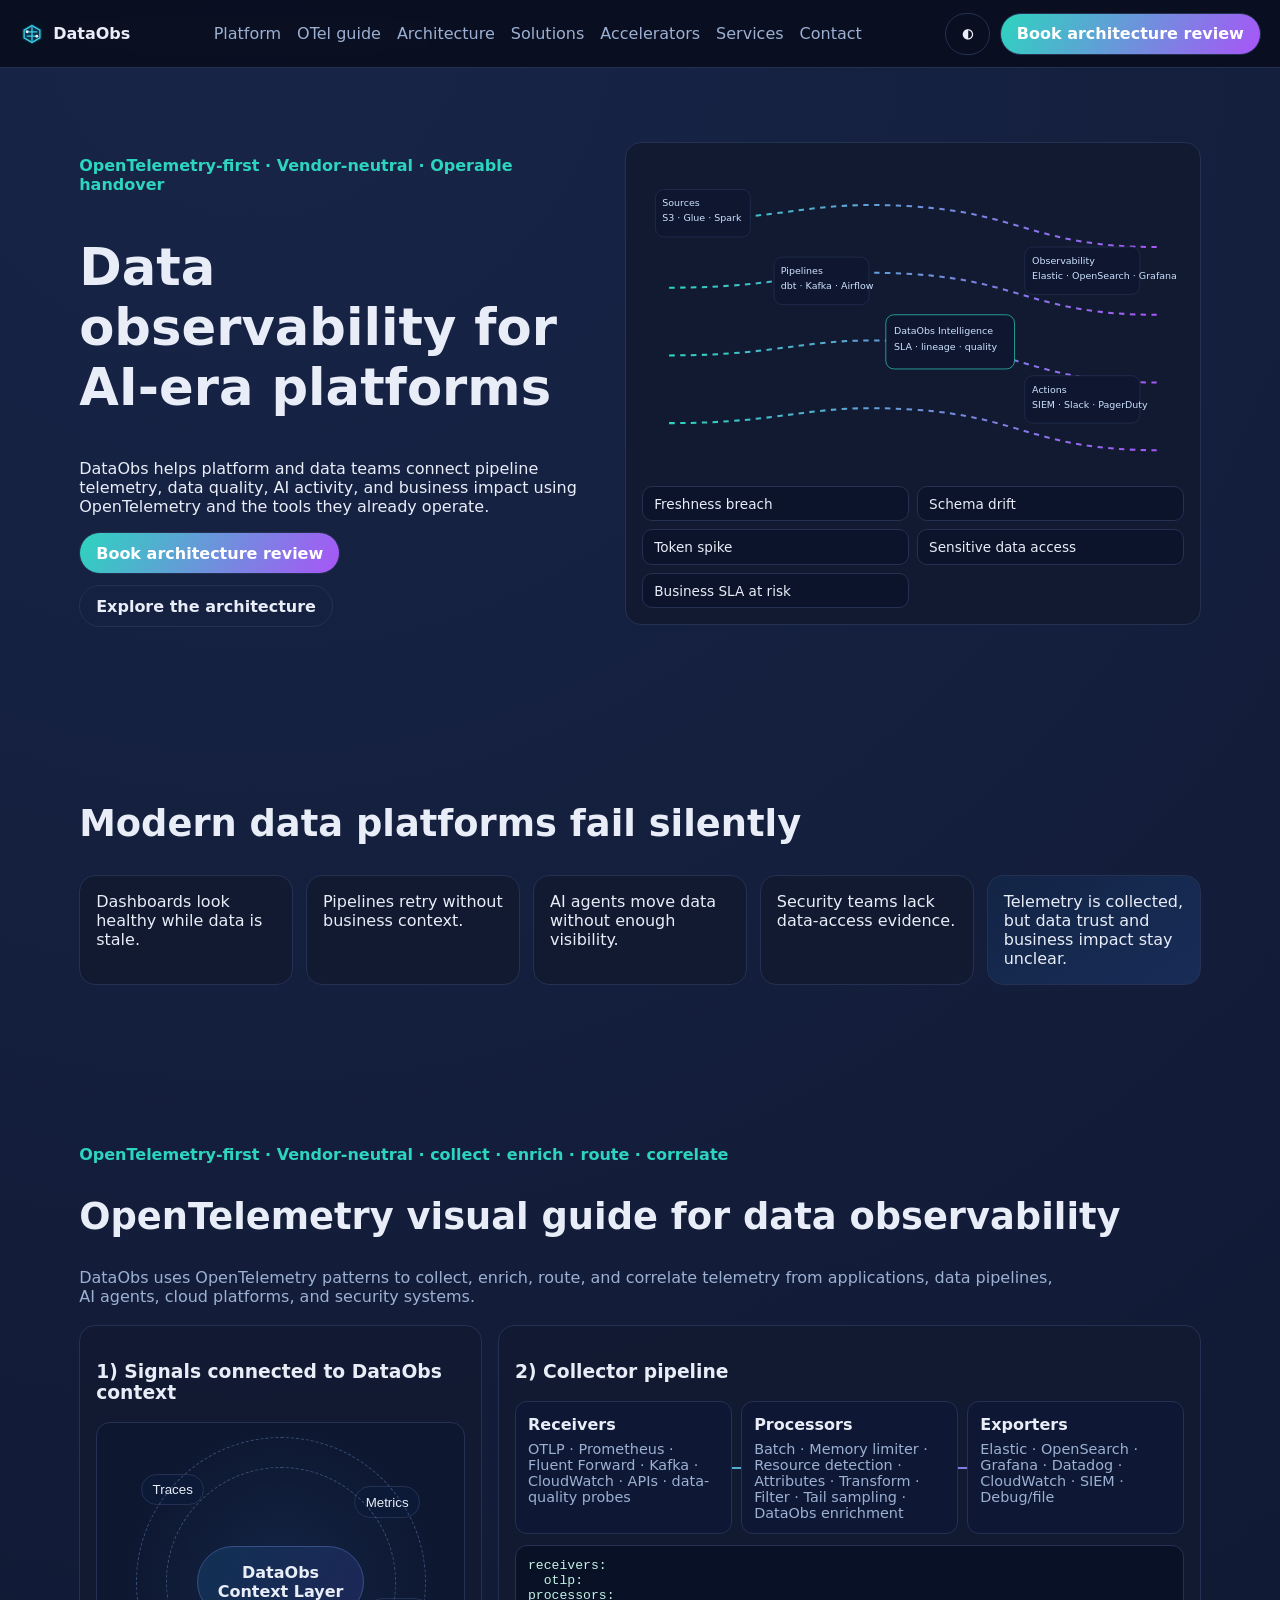
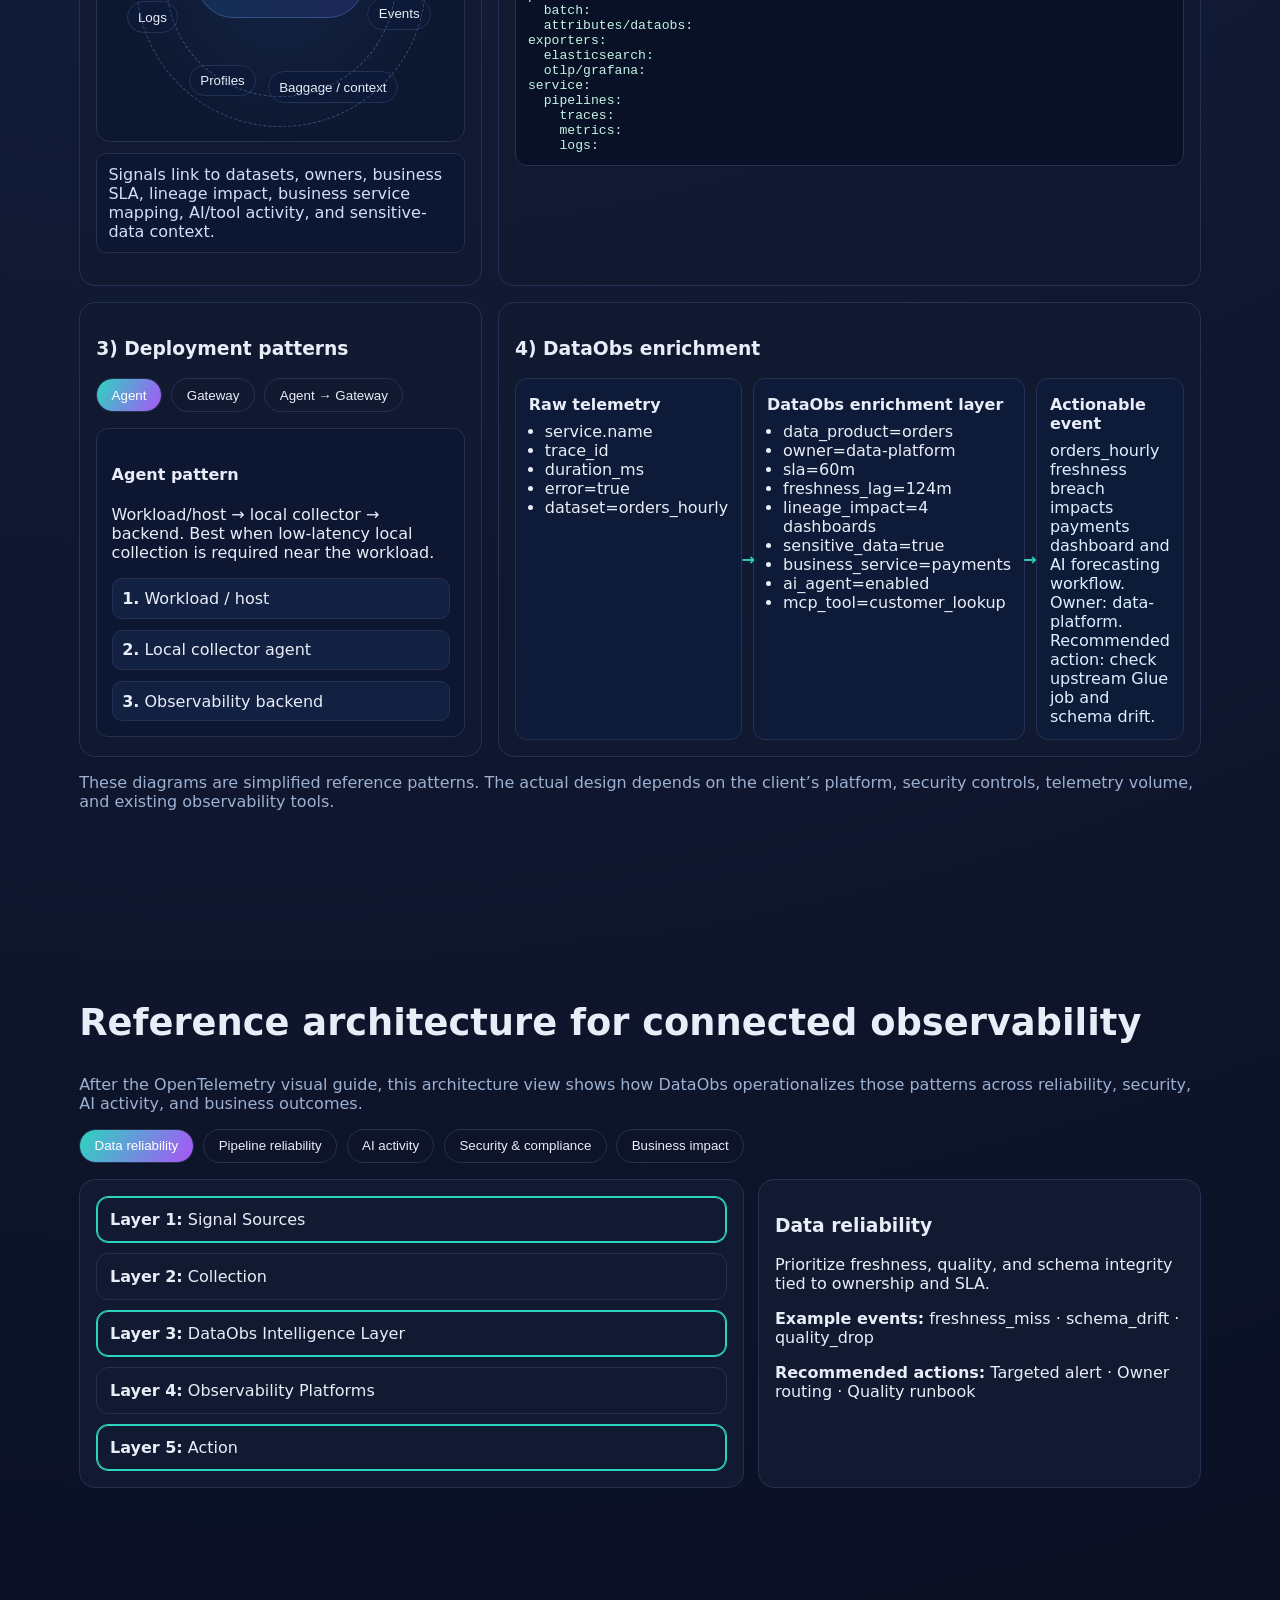
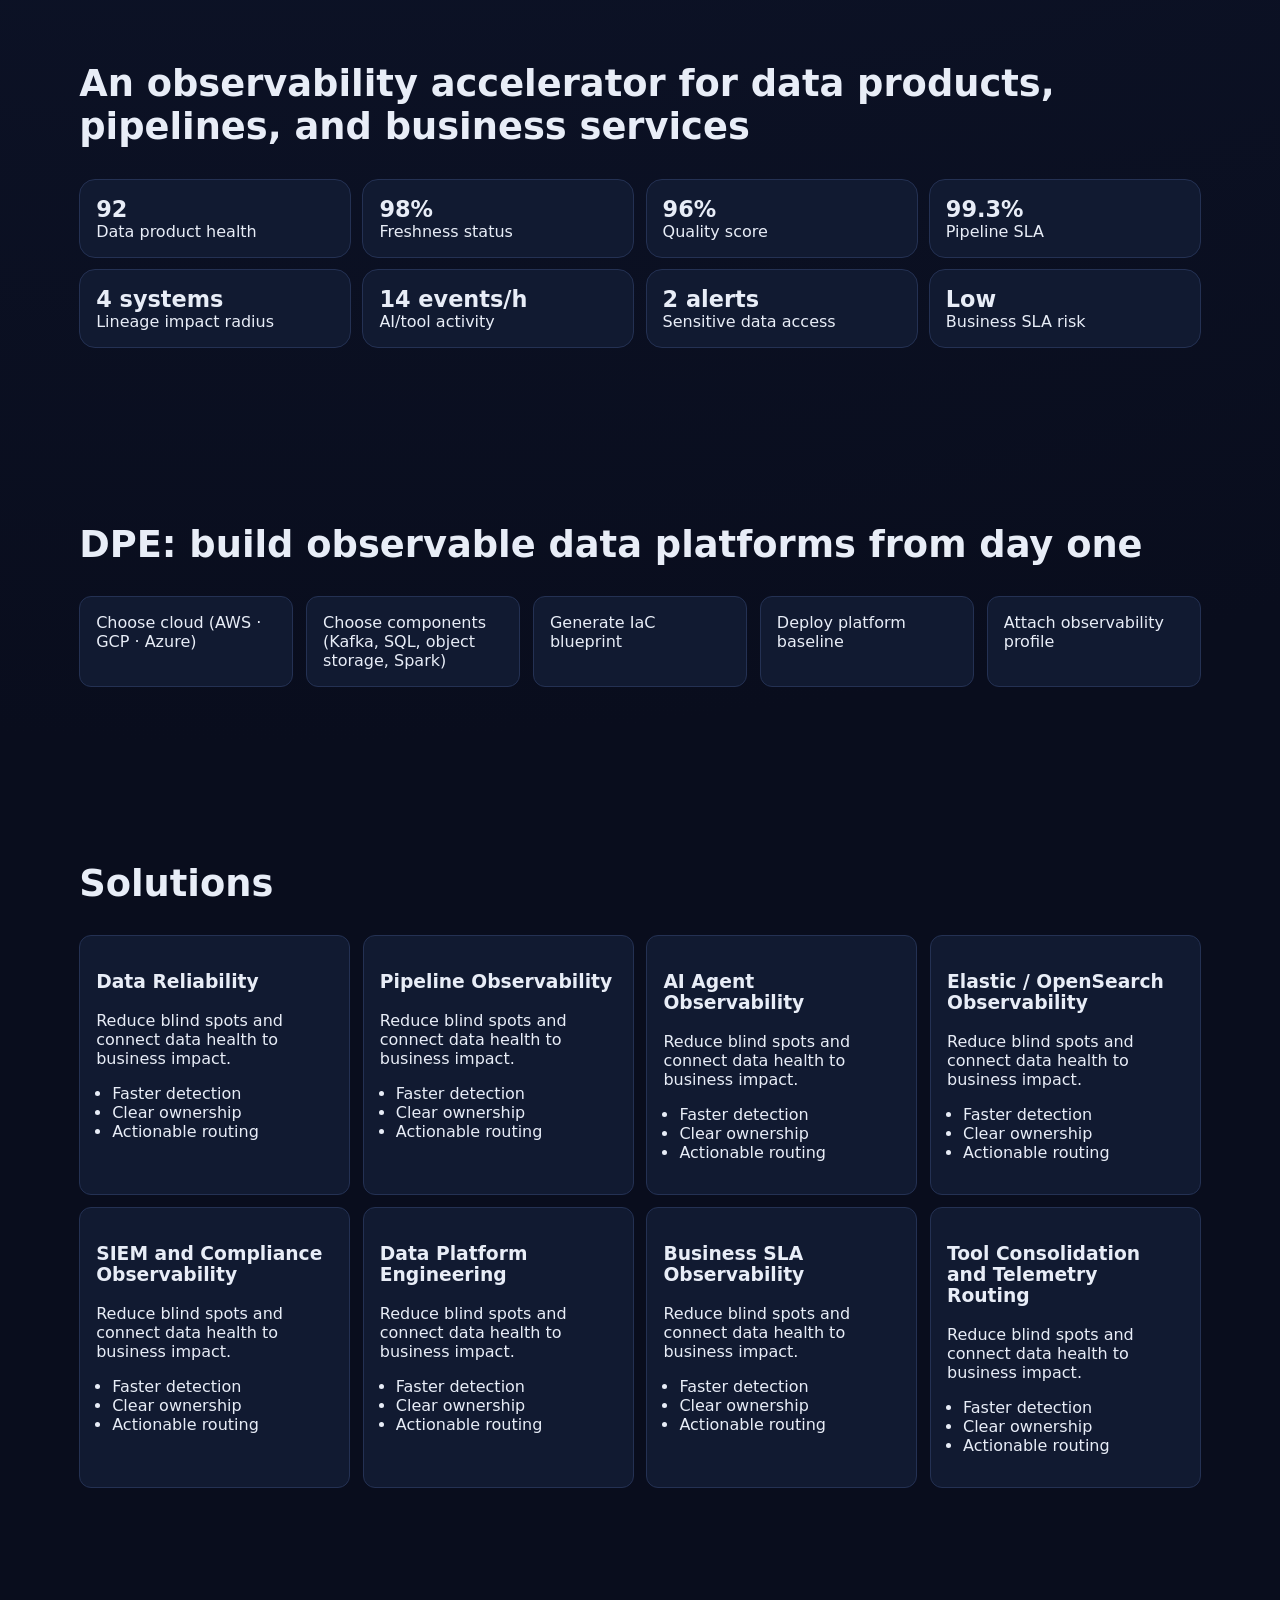
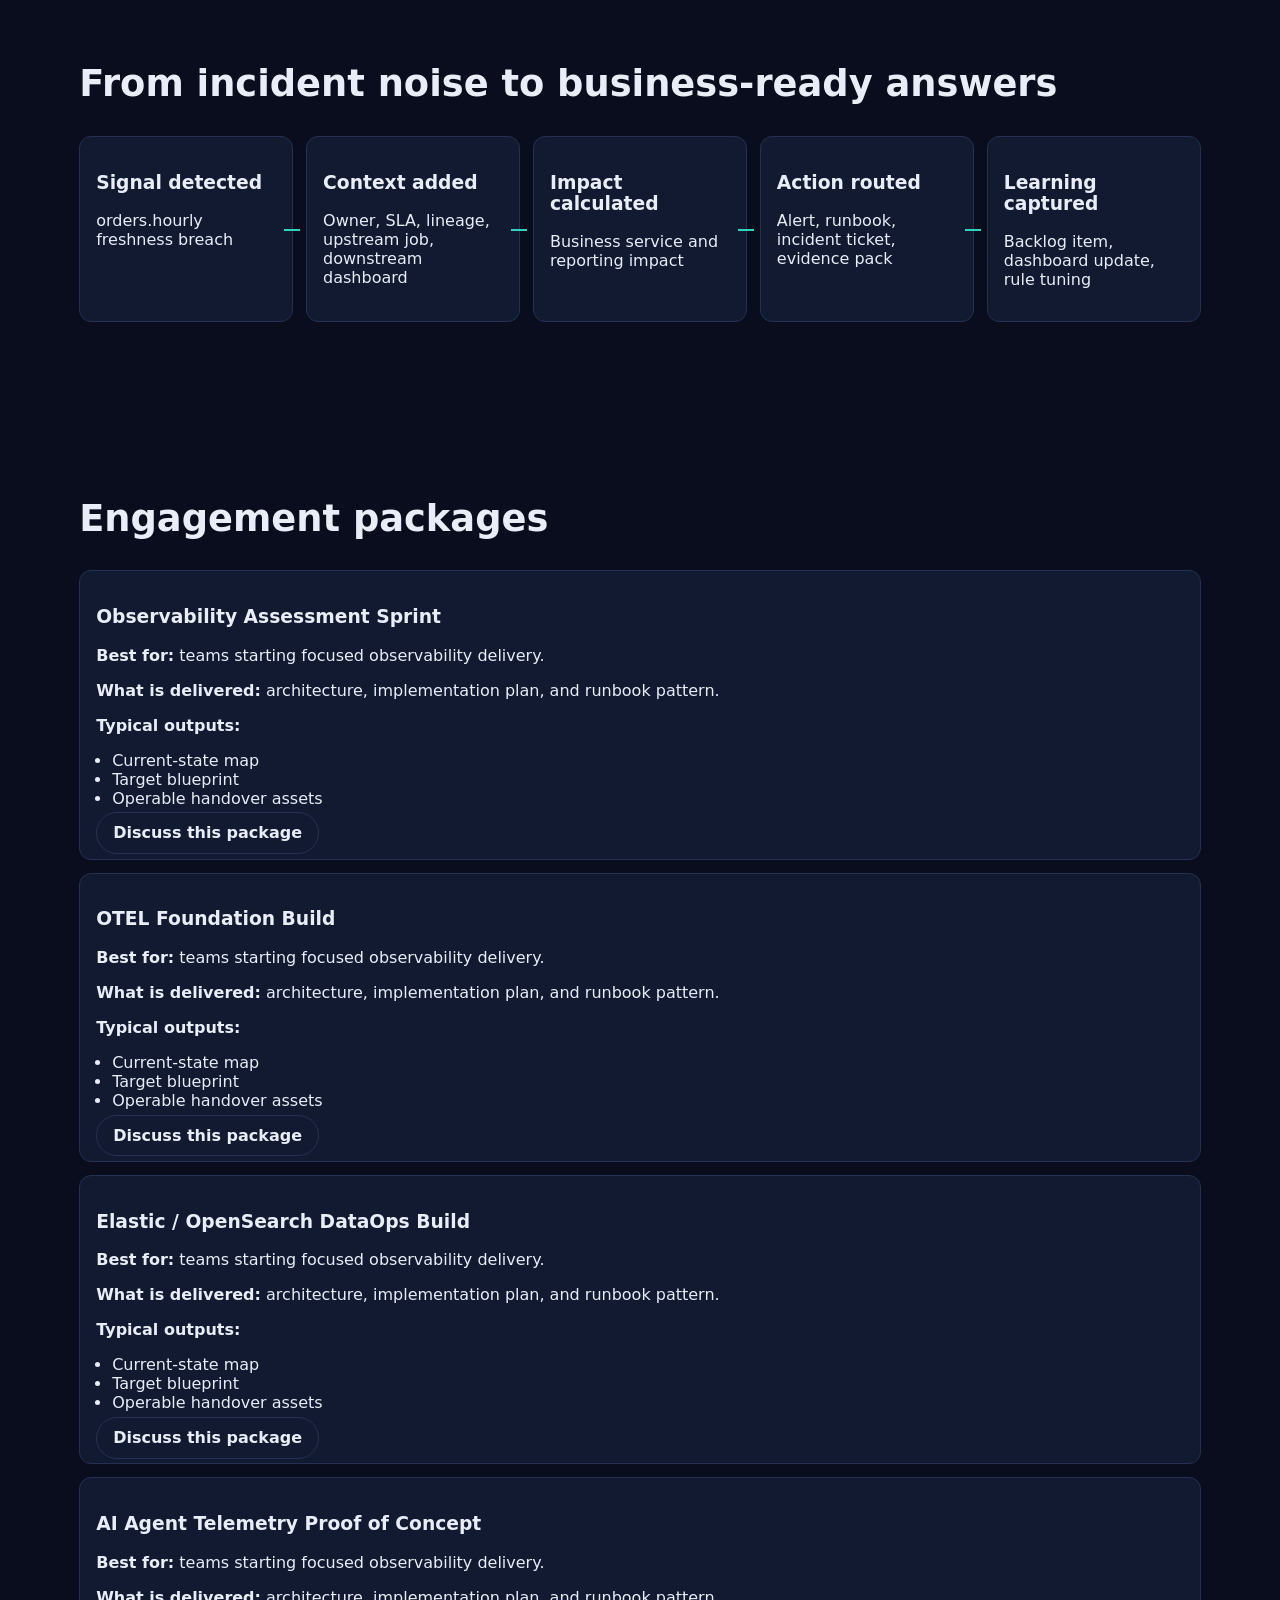
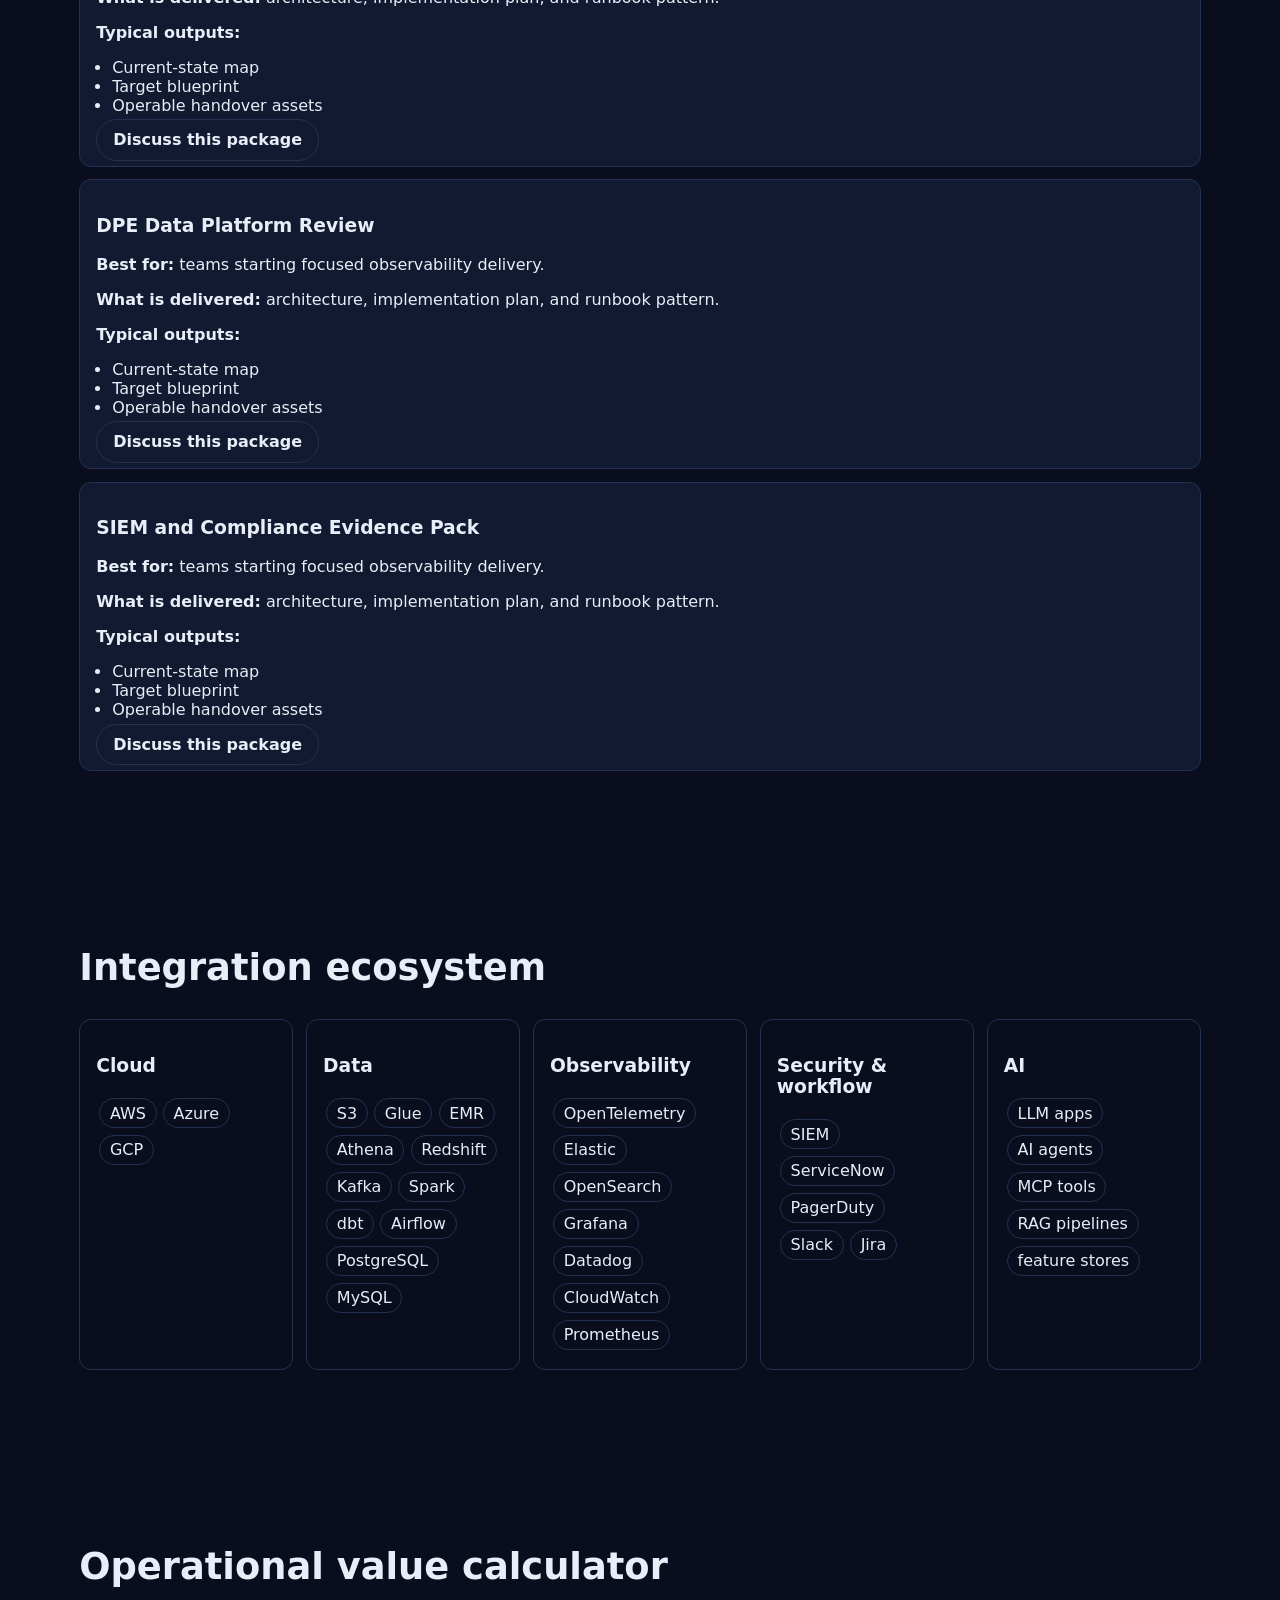
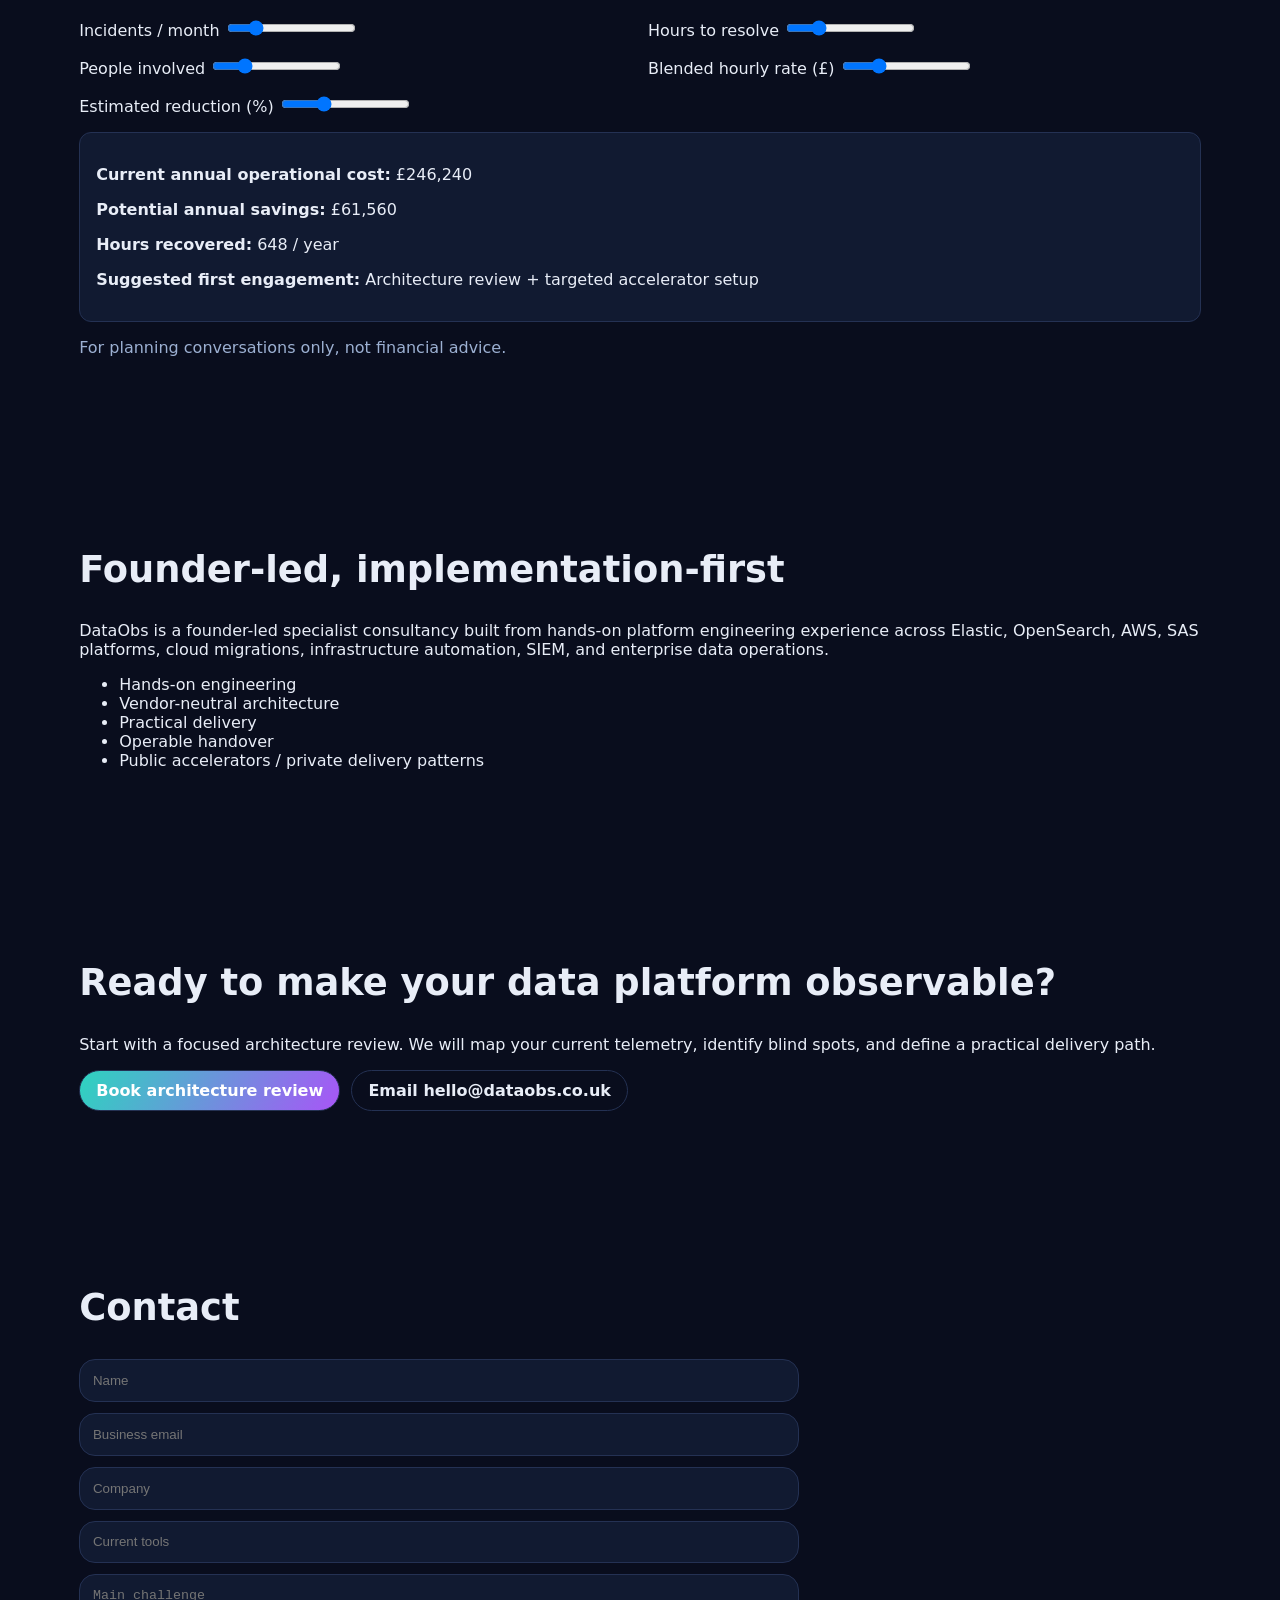
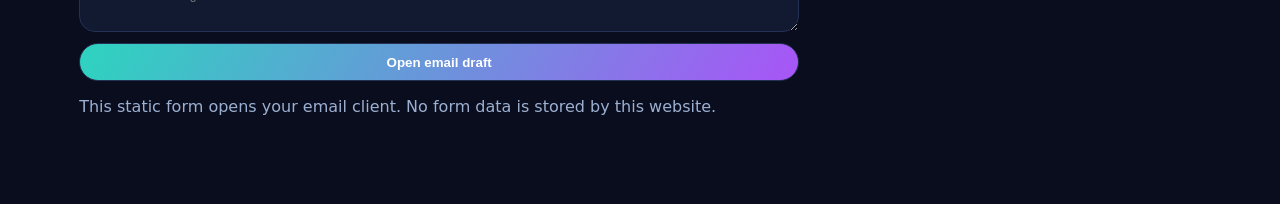
==== commit 3f1502f7: "Add OpenTelemetry visual guide section with interactive diagrams" ====
--- a/index.html
+++ b/index.html
@@ -36,6 +36,7 @@
   <button class="menu-btn" aria-expanded="false" aria-controls="site-nav">☰</button>
   <nav id="site-nav" class="site-nav">
     <a href="#platform">Platform</a>
+    <a href="#otel-guide">OTel guide</a>
     <a href="#architecture">Architecture</a>
     <a href="#solutions">Solutions</a>
     <a href="#accelerators">Accelerators</a>
@@ -89,8 +90,80 @@
     </div>
   </section>
 
+  <section class="section otel-guide" id="otel-guide" aria-labelledby="otelGuideTitle">
+    <p class="eyebrow">OpenTelemetry-first · Vendor-neutral · collect · enrich · route · correlate</p>
+    <h2 id="otelGuideTitle">OpenTelemetry visual guide for data observability</h2>
+    <p class="otel-subtitle">DataObs uses OpenTelemetry patterns to collect, enrich, route, and correlate telemetry from applications, data pipelines, AI agents, cloud platforms, and security systems.</p>
+
+    <div class="otel-grid">
+      <article class="otel-panel" aria-labelledby="signalPanelTitle">
+        <h3 id="signalPanelTitle">1) Signals connected to DataObs context</h3>
+        <div class="signal-orbit" aria-label="Orbit diagram showing telemetry signal types around DataObs context layer">
+          <div class="orbit-core">DataObs<br>Context Layer</div>
+          <button class="signal-chip chip-traces" data-signal="traces">Traces</button>
+          <button class="signal-chip chip-metrics" data-signal="metrics">Metrics</button>
+          <button class="signal-chip chip-logs" data-signal="logs">Logs</button>
+          <button class="signal-chip chip-events" data-signal="events">Events</button>
+          <button class="signal-chip chip-profiles" data-signal="profiles">Profiles</button>
+          <button class="signal-chip chip-baggage" data-signal="baggage">Baggage / context</button>
+          <span class="orbit-ring ring-a" aria-hidden="true"></span>
+          <span class="orbit-ring ring-b" aria-hidden="true"></span>
+        </div>
+        <p id="signalInsight" class="otel-inline-note">Signals link to datasets, owners, business SLA, lineage impact, business service mapping, AI/tool activity, and sensitive-data context.</p>
+      </article>
+
+      <article class="otel-panel" aria-labelledby="pipelinePanelTitle">
+        <h3 id="pipelinePanelTitle">2) Collector pipeline</h3>
+        <div class="collector-grid" aria-label="Receivers processors exporters flow">
+          <div class="collector-stage" data-stage="receivers"><h4>Receivers</h4><p>OTLP · Prometheus · Fluent Forward · Kafka · CloudWatch · APIs · data-quality probes</p></div>
+          <div class="collector-stage" data-stage="processors"><h4>Processors</h4><p>Batch · Memory limiter · Resource detection · Attributes · Transform · Filter · Tail sampling · DataObs enrichment</p></div>
+          <div class="collector-stage" data-stage="exporters"><h4>Exporters</h4><p>Elastic · OpenSearch · Grafana · Datadog · CloudWatch · SIEM · Debug/file</p></div>
+        </div>
+        <pre class="otel-code" aria-label="Pseudo OpenTelemetry collector configuration">receivers:
+  otlp:
+processors:
+  batch:
+  attributes/dataobs:
+exporters:
+  elasticsearch:
+  otlp/grafana:
+service:
+  pipelines:
+    traces:
+    metrics:
+    logs:</pre>
+      </article>
+
+      <article class="otel-panel" aria-labelledby="deployPanelTitle">
+        <h3 id="deployPanelTitle">3) Deployment patterns</h3>
+        <div class="tab-row otel-tab-row" id="otelDeployTabs" role="tablist" aria-label="OpenTelemetry deployment patterns"></div>
+        <div class="deploy-pattern" id="deployPattern" aria-live="polite"></div>
+      </article>
+
+      <article class="otel-panel" aria-labelledby="enrichPanelTitle">
+        <h3 id="enrichPanelTitle">4) DataObs enrichment</h3>
+        <div class="enrich-flow" aria-label="Raw telemetry to enriched actionable event">
+          <div class="enrich-card">
+            <h4>Raw telemetry</h4>
+            <ul><li>service.name</li><li>trace_id</li><li>duration_ms</li><li>error=true</li><li>dataset=orders_hourly</li></ul>
+          </div>
+          <div class="enrich-card enrich-middle">
+            <h4>DataObs enrichment layer</h4>
+            <ul><li>data_product=orders</li><li>owner=data-platform</li><li>sla=60m</li><li>freshness_lag=124m</li><li>lineage_impact=4 dashboards</li><li>sensitive_data=true</li><li>business_service=payments</li><li>ai_agent=enabled</li><li>mcp_tool=customer_lookup</li></ul>
+          </div>
+          <div class="enrich-card enrich-result">
+            <h4>Actionable event</h4>
+            <p>orders_hourly freshness breach impacts payments dashboard and AI forecasting workflow. Owner: data-platform. Recommended action: check upstream Glue job and schema drift.</p>
+          </div>
+        </div>
+      </article>
+    </div>
+    <p class="note">These diagrams are simplified reference patterns. The actual design depends on the client’s platform, security controls, telemetry volume, and existing observability tools.</p>
+  </section>
+
   <section class="section" id="architecture">
     <h2>Reference architecture for connected observability</h2>
+    <p class="note">After the OpenTelemetry visual guide, this architecture view shows how DataObs operationalizes those patterns across reliability, security, AI activity, and business outcomes.</p>
     <div class="tab-row" id="archTabs"></div>
     <div class="arch-layout">
       <div id="archDiagram" class="arch-diagram"></div>
--- a/styles.css
+++ b/styles.css
@@ -8,6 +8,32 @@
 .signal-cards{display:grid;grid-template-columns:repeat(2,minmax(0,1fr));gap:.5rem;margin-top:.7rem}.signal-cards span{padding:.55rem .7rem;background:#0c142b;border:1px solid var(--stroke);border-radius:10px;font-size:.85rem}
 .grid-5{display:grid;grid-template-columns:repeat(5,minmax(0,1fr));gap:.8rem}.card{padding:1rem}.impact{background:linear-gradient(145deg,#122546,#192c57)}
 .tab-row{display:flex;flex-wrap:wrap;gap:.6rem;margin:1rem 0}.tab-row button{padding:.55rem .9rem;border-radius:999px;border:1px solid var(--stroke);background:transparent;color:var(--text)}.tab-row .active{background:linear-gradient(120deg,var(--accent),var(--accent2));color:#fff}
+.otel-guide{position:relative}.otel-subtitle{max-width:980px;color:var(--muted)}
+.otel-grid{display:grid;grid-template-columns:1fr 1fr;gap:1rem;margin-top:1.2rem}
+.otel-panel{padding:1rem;border:1px solid var(--stroke);border-radius:16px;background:color-mix(in oklab,var(--card),transparent 10%)}
+.signal-orbit{position:relative;min-height:320px;display:grid;place-items:center;overflow:hidden;background:radial-gradient(circle at center,#132444 0,#0e1730 65%);border:1px solid var(--stroke);border-radius:14px}
+.orbit-core{z-index:2;text-align:center;padding:1rem 1.2rem;border-radius:999px;background:linear-gradient(120deg,#113053,#1d2757);border:1px solid #355084;font-weight:700}
+.orbit-ring{position:absolute;border:1px dashed #38507a;border-radius:999px;animation:spin 24s linear infinite}.ring-a{width:230px;height:230px}.ring-b{width:290px;height:290px;animation-direction:reverse}
+.signal-chip{position:absolute;border:1px solid var(--stroke);background:#0d1a37;color:var(--text);padding:.45rem .65rem;border-radius:999px;cursor:pointer}
+.signal-chip:focus-visible{outline:2px solid var(--accent)}
+.signal-chip.active{box-shadow:0 0 0 1px var(--accent) inset,0 0 16px color-mix(in srgb,var(--accent),transparent 70%);transform:translateY(-1px)}
+.chip-traces{top:16%;left:12%}.chip-metrics{top:20%;right:12%}.chip-logs{left:8%;bottom:34%}.chip-events{right:9%;bottom:35%}.chip-profiles{bottom:14%;left:25%}.chip-baggage{bottom:12%;right:18%}
+.otel-inline-note{margin-top:.7rem;padding:.7rem;border:1px solid var(--stroke);border-radius:10px;background:#0d1731;color:#cfe0ff}
+.collector-grid{display:grid;grid-template-columns:repeat(3,minmax(0,1fr));gap:.6rem;position:relative}
+.collector-grid::before{content:"";position:absolute;left:6%;right:6%;top:50%;height:2px;background:linear-gradient(90deg,var(--accent),var(--accent2));z-index:0;animation:pulse 3s ease-in-out infinite}
+.collector-stage{position:relative;z-index:1;padding:.75rem;border:1px solid var(--stroke);border-radius:12px;background:#0e1834;transition:.2s}
+.collector-stage h4{margin:.1rem 0 .4rem}.collector-stage p{margin:0;color:var(--muted);font-size:.9rem}
+.collector-stage.active{border-color:var(--accent);transform:translateY(-2px)}
+.otel-code{margin-top:.7rem;padding:.75rem;border:1px solid var(--stroke);border-radius:12px;background:#081126;color:#c5f2e5;font-size:.82rem;overflow:auto}
+.deploy-pattern{padding:.9rem;border:1px solid var(--stroke);border-radius:12px;background:#0d1732}
+.deploy-graph{display:grid;gap:.7rem}
+.deploy-line{padding:.6rem;border:1px solid var(--stroke);border-radius:10px;background:#122041}
+.enrich-flow{display:grid;grid-template-columns:1fr auto 1.2fr;gap:.7rem;align-items:stretch}
+.enrich-card{padding:.8rem;border:1px solid var(--stroke);border-radius:12px;background:#0e1b38}.enrich-card h4{margin:.2rem 0 .5rem}.enrich-card ul{margin:0;padding-left:1rem}
+.enrich-middle{position:relative}.enrich-middle::before,.enrich-middle::after{content:"→";position:absolute;top:50%;transform:translateY(-50%);color:var(--accent);font-weight:700}
+.enrich-middle::before{left:-.8rem}.enrich-middle::after{right:-.8rem}
+.enrich-result p{margin:0;color:#d9f1ff}
+@keyframes spin{to{transform:rotate(1turn)}}@keyframes pulse{50%{opacity:.5}}
 .arch-layout{display:grid;grid-template-columns:1.2fr .8fr;gap:.9rem}.arch-diagram{padding:1rem;display:grid;gap:.65rem}.arch-layer{padding:.8rem;border:1px solid var(--stroke);border-radius:12px}.arch-layer.active{border-color:var(--accent);box-shadow:0 0 0 1px var(--accent) inset}
 .dashboard-mock{display:grid;grid-template-columns:repeat(4,minmax(0,1fr));gap:.7rem}.metric{padding:1rem;animation:float 6s ease-in-out infinite}.metric strong{font-size:1.4rem;display:block}@keyframes float{50%{transform:translateY(-4px)}}
 .dpe-flow,.solutions-grid,.packages,.timeline,.chip-groups{display:grid;gap:.8rem}.dpe-flow{grid-template-columns:repeat(5,minmax(0,1fr))}.step,.solution,.package,.story-step{padding:1rem;border:1px solid var(--stroke);border-radius:12px;background:var(--card)}
@@ -16,5 +42,5 @@
 .chip-groups{grid-template-columns:repeat(5,minmax(0,1fr))}.chip-group{padding:1rem;border:1px solid var(--stroke);border-radius:12px}.chip{display:inline-block;margin:.2rem;padding:.3rem .6rem;border-radius:999px;border:1px solid var(--stroke);transition:.2s}.chip:hover{border-color:var(--accent);transform:translateY(-2px)}
 .calc-grid{display:grid;grid-template-columns:repeat(2,minmax(0,1fr));gap:1rem}.calc-out{margin-top:1rem;padding:1rem;border:1px solid var(--stroke);border-radius:12px;background:var(--card)}
 .contact-form{display:grid;gap:.7rem;max-width:720px}.contact-form input,.contact-form textarea{padding:.8rem;color:var(--text)}.note{color:var(--muted)}
-@media (max-width:980px){.hero,.arch-layout,.grid-5,.dashboard-mock,.solutions-grid,.timeline,.chip-groups,.dpe-flow{grid-template-columns:1fr 1fr}.site-nav{display:none;position:absolute;top:56px;left:0;right:0;padding:1rem;background:var(--bg);border-bottom:1px solid var(--stroke)}.site-nav.open{display:flex;flex-direction:column}.menu-btn{display:block;margin-left:auto;background:transparent;border:1px solid var(--stroke);color:var(--text);border-radius:8px;padding:.4rem .6rem}.header-actions .btn{display:none}}
-@media (max-width:640px){.grid-5,.dashboard-mock,.solutions-grid,.timeline,.chip-groups,.calc-grid,.dpe-flow{grid-template-columns:1fr}}
+@media (max-width:980px){.hero,.arch-layout,.grid-5,.dashboard-mock,.solutions-grid,.timeline,.chip-groups,.dpe-flow,.otel-grid,.collector-grid{grid-template-columns:1fr 1fr}.site-nav{display:none;position:absolute;top:56px;left:0;right:0;padding:1rem;background:var(--bg);border-bottom:1px solid var(--stroke)}.site-nav.open{display:flex;flex-direction:column}.menu-btn{display:block;margin-left:auto;background:transparent;border:1px solid var(--stroke);color:var(--text);border-radius:8px;padding:.4rem .6rem}.header-actions .btn{display:none}.enrich-flow{grid-template-columns:1fr}.enrich-middle::before,.enrich-middle::after{display:none}}
+@media (max-width:640px){.grid-5,.dashboard-mock,.solutions-grid,.timeline,.chip-groups,.calc-grid,.dpe-flow,.otel-grid,.collector-grid{grid-template-columns:1fr}.signal-orbit{min-height:360px}}
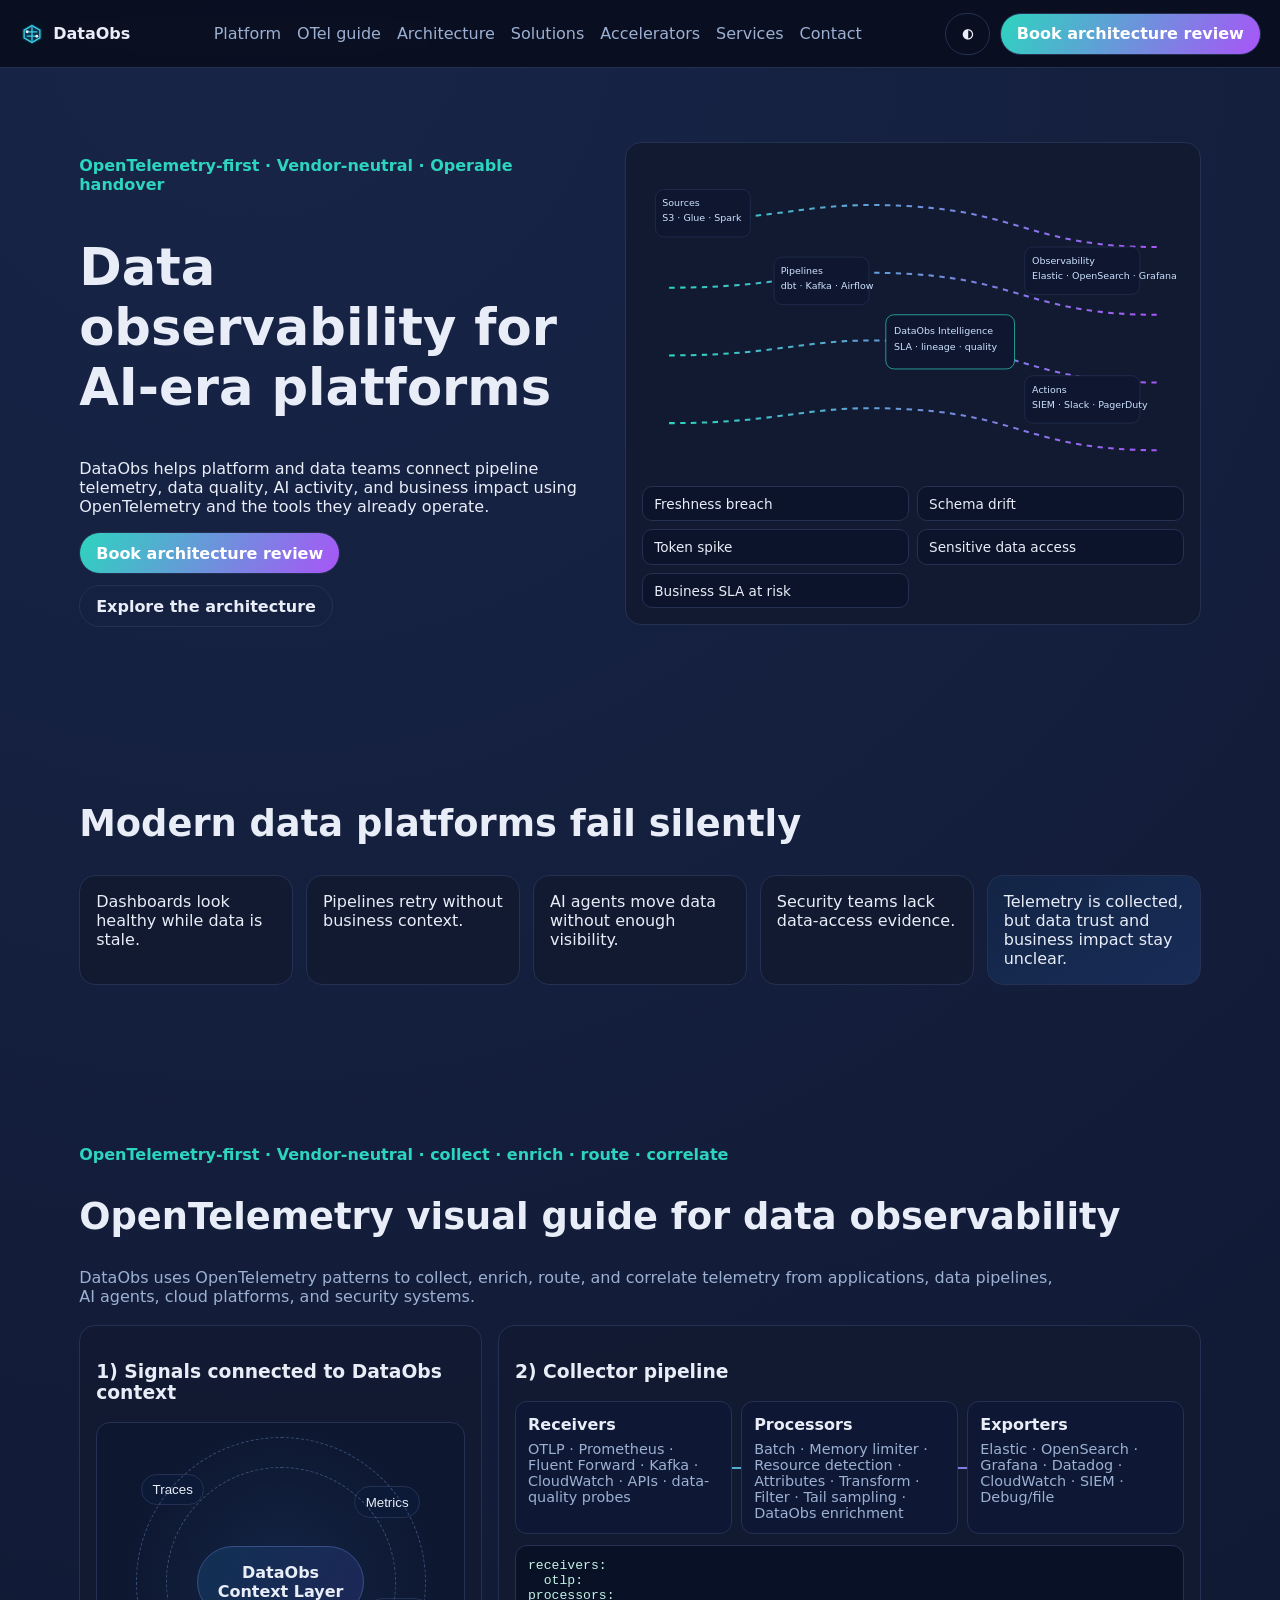
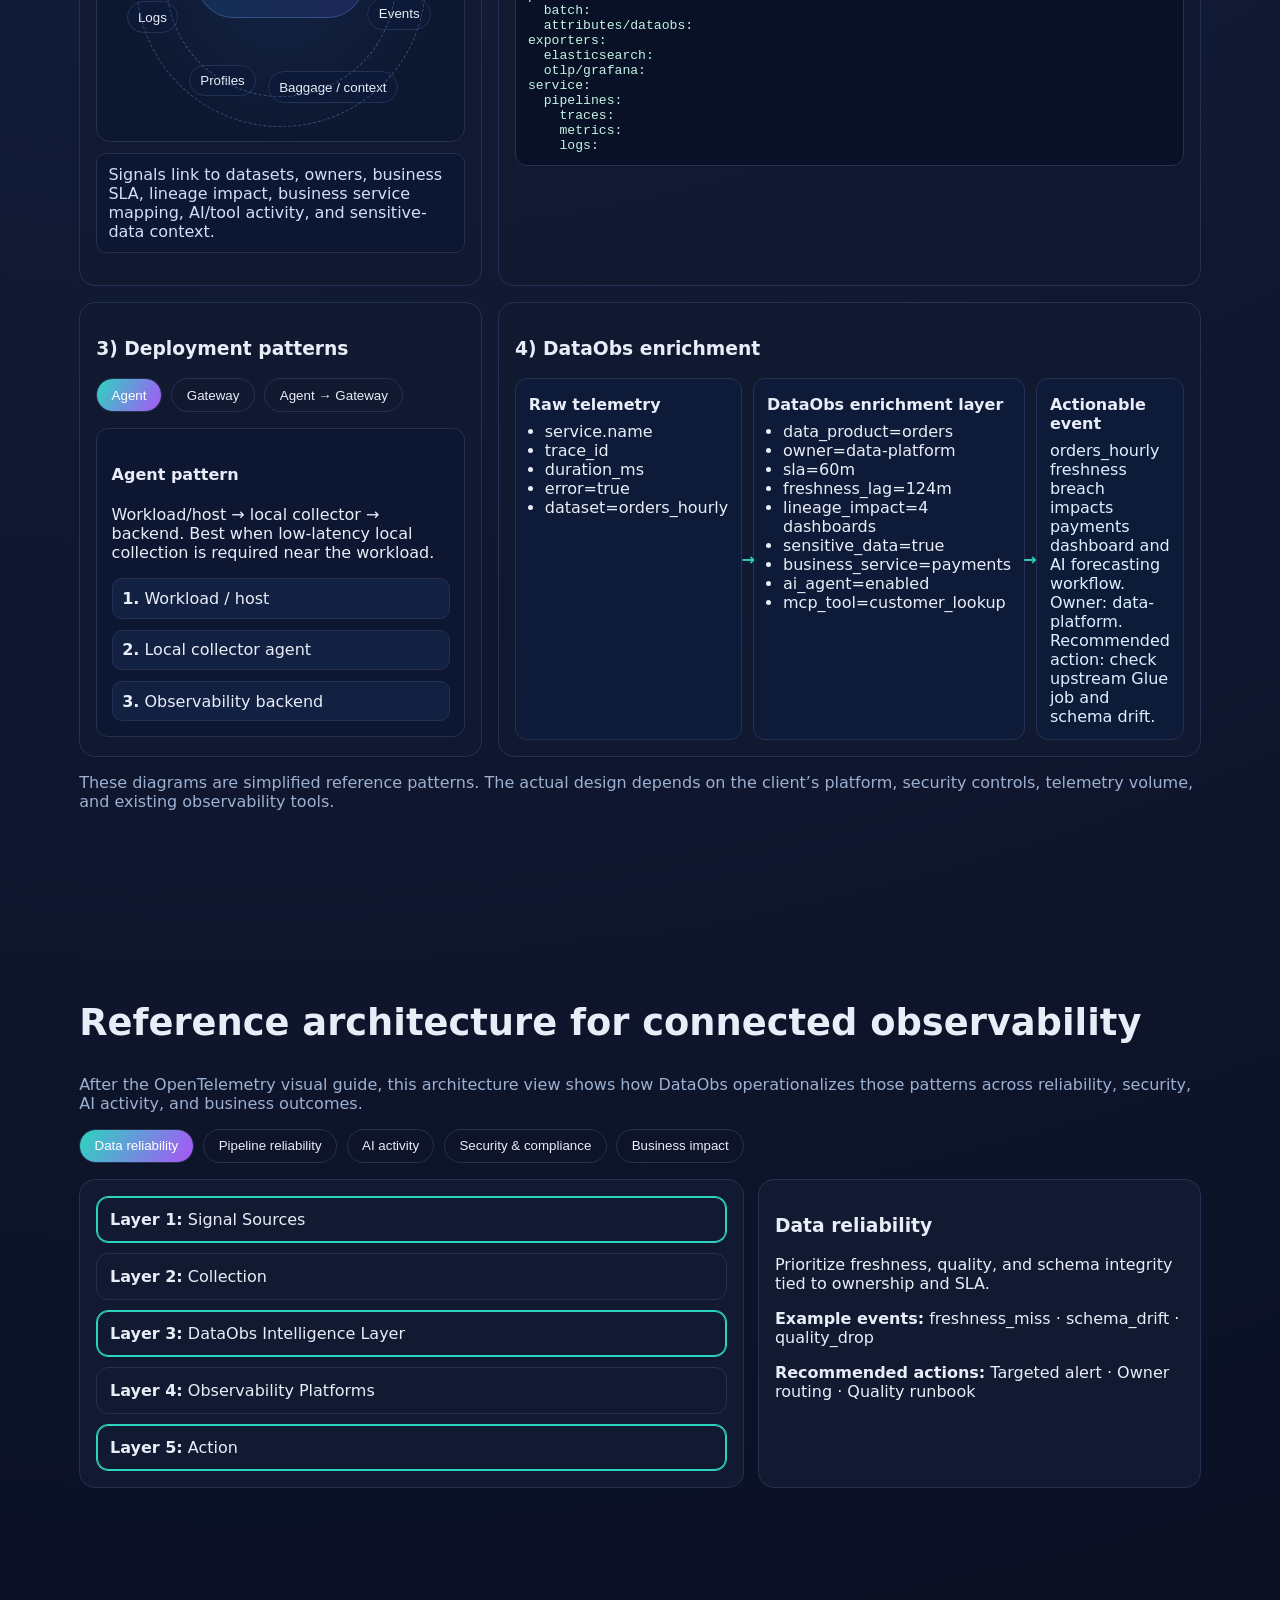
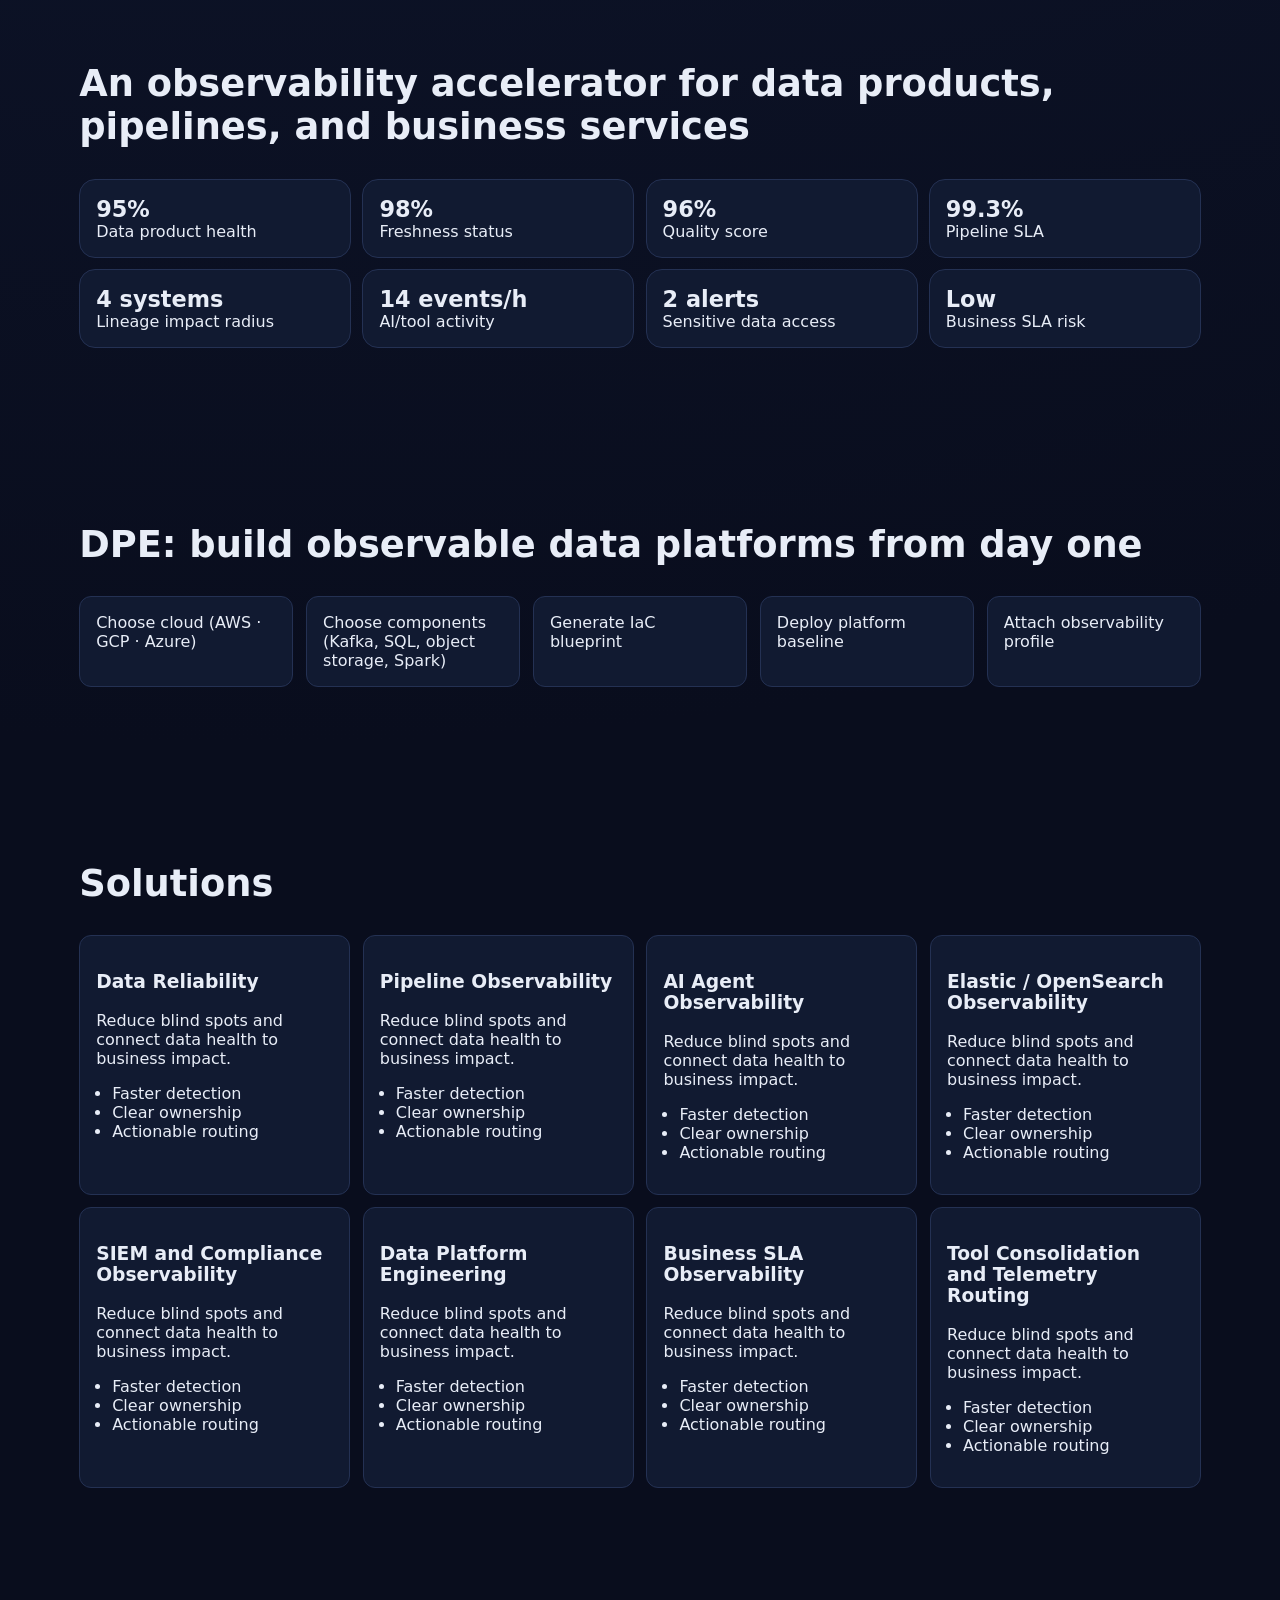
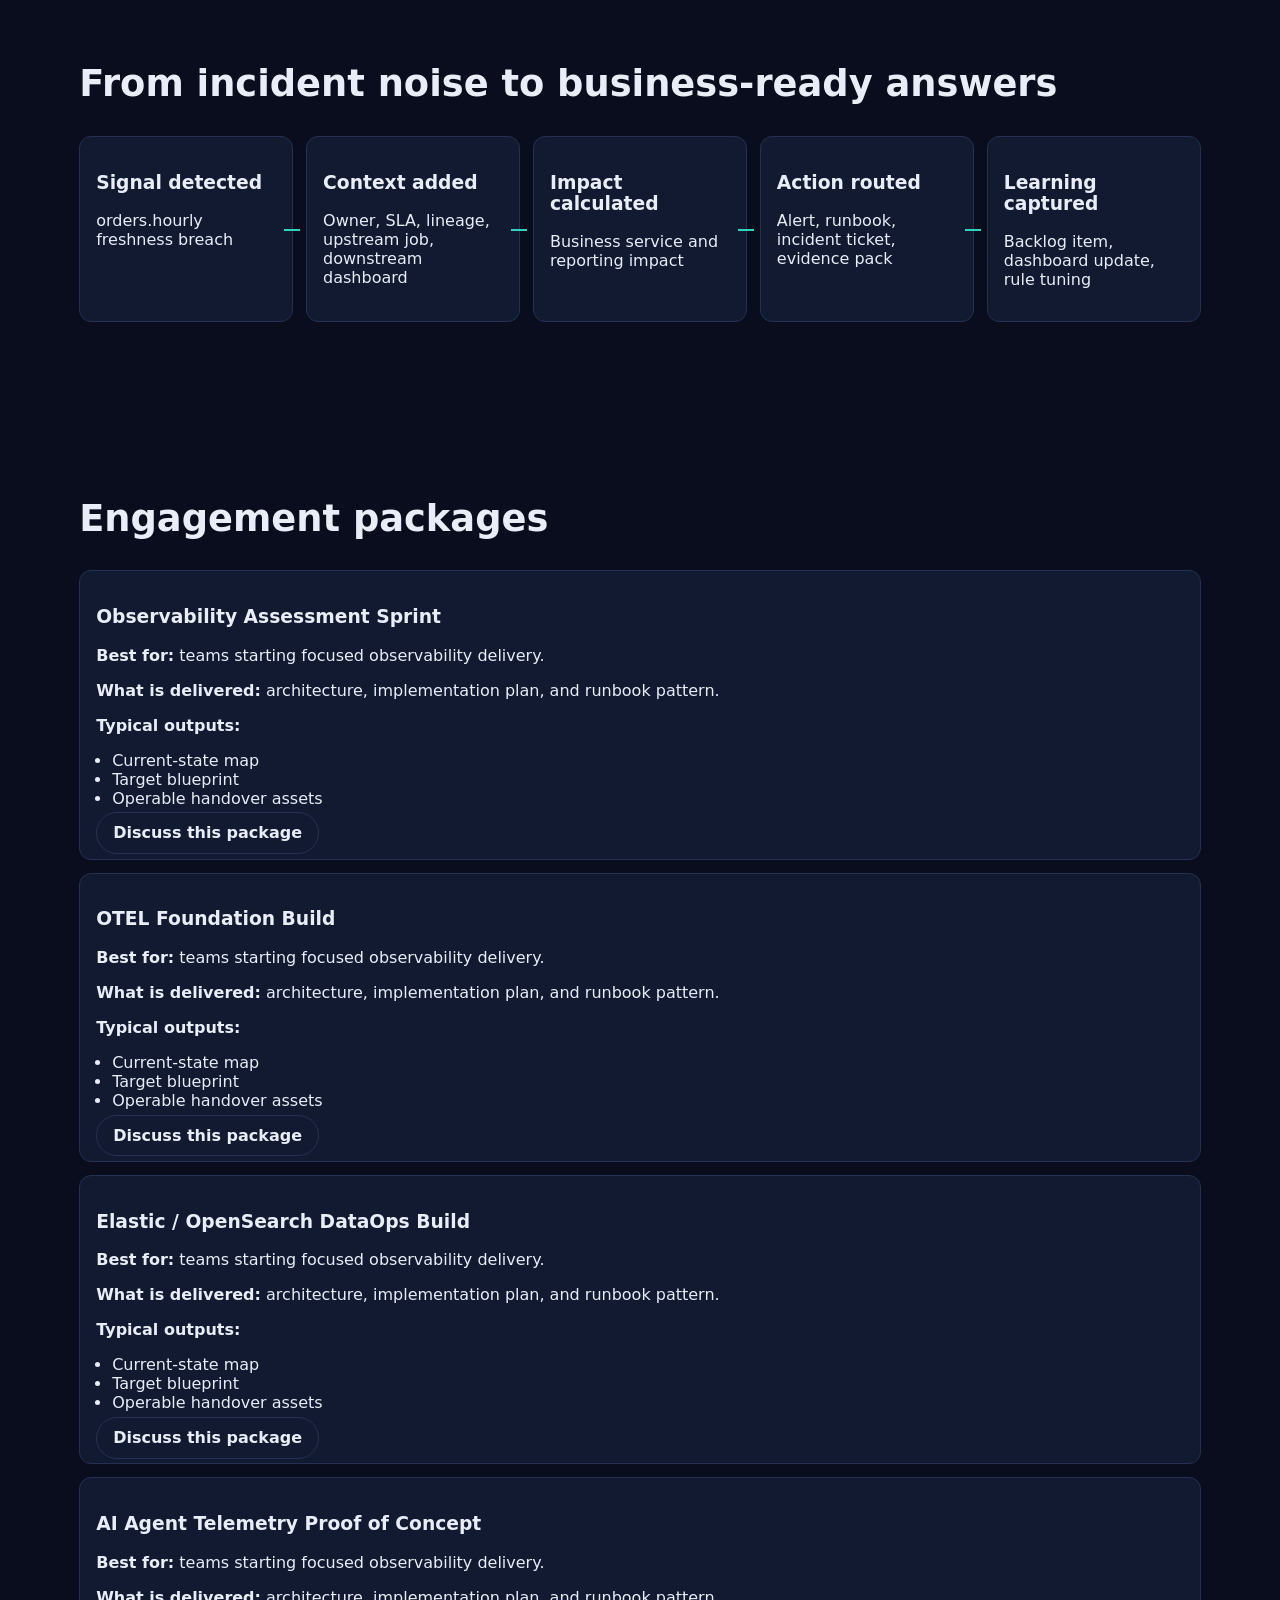
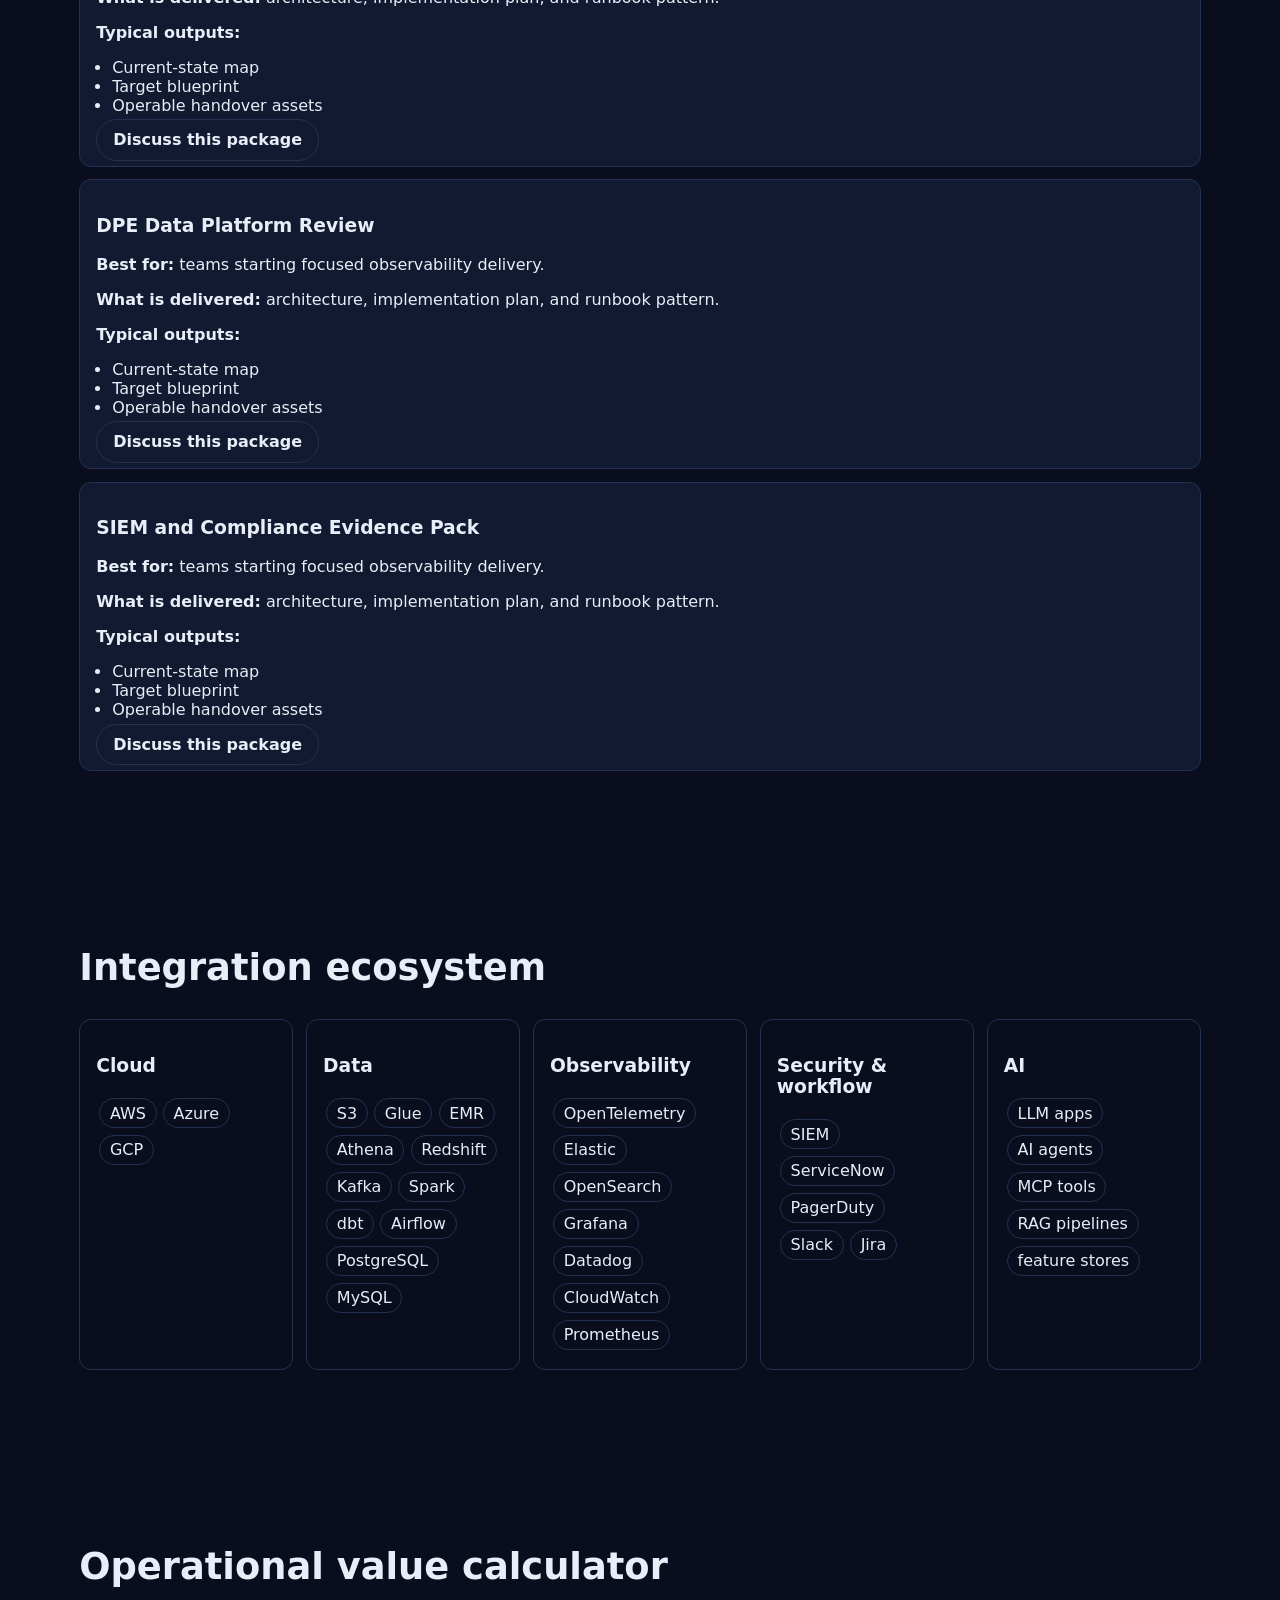
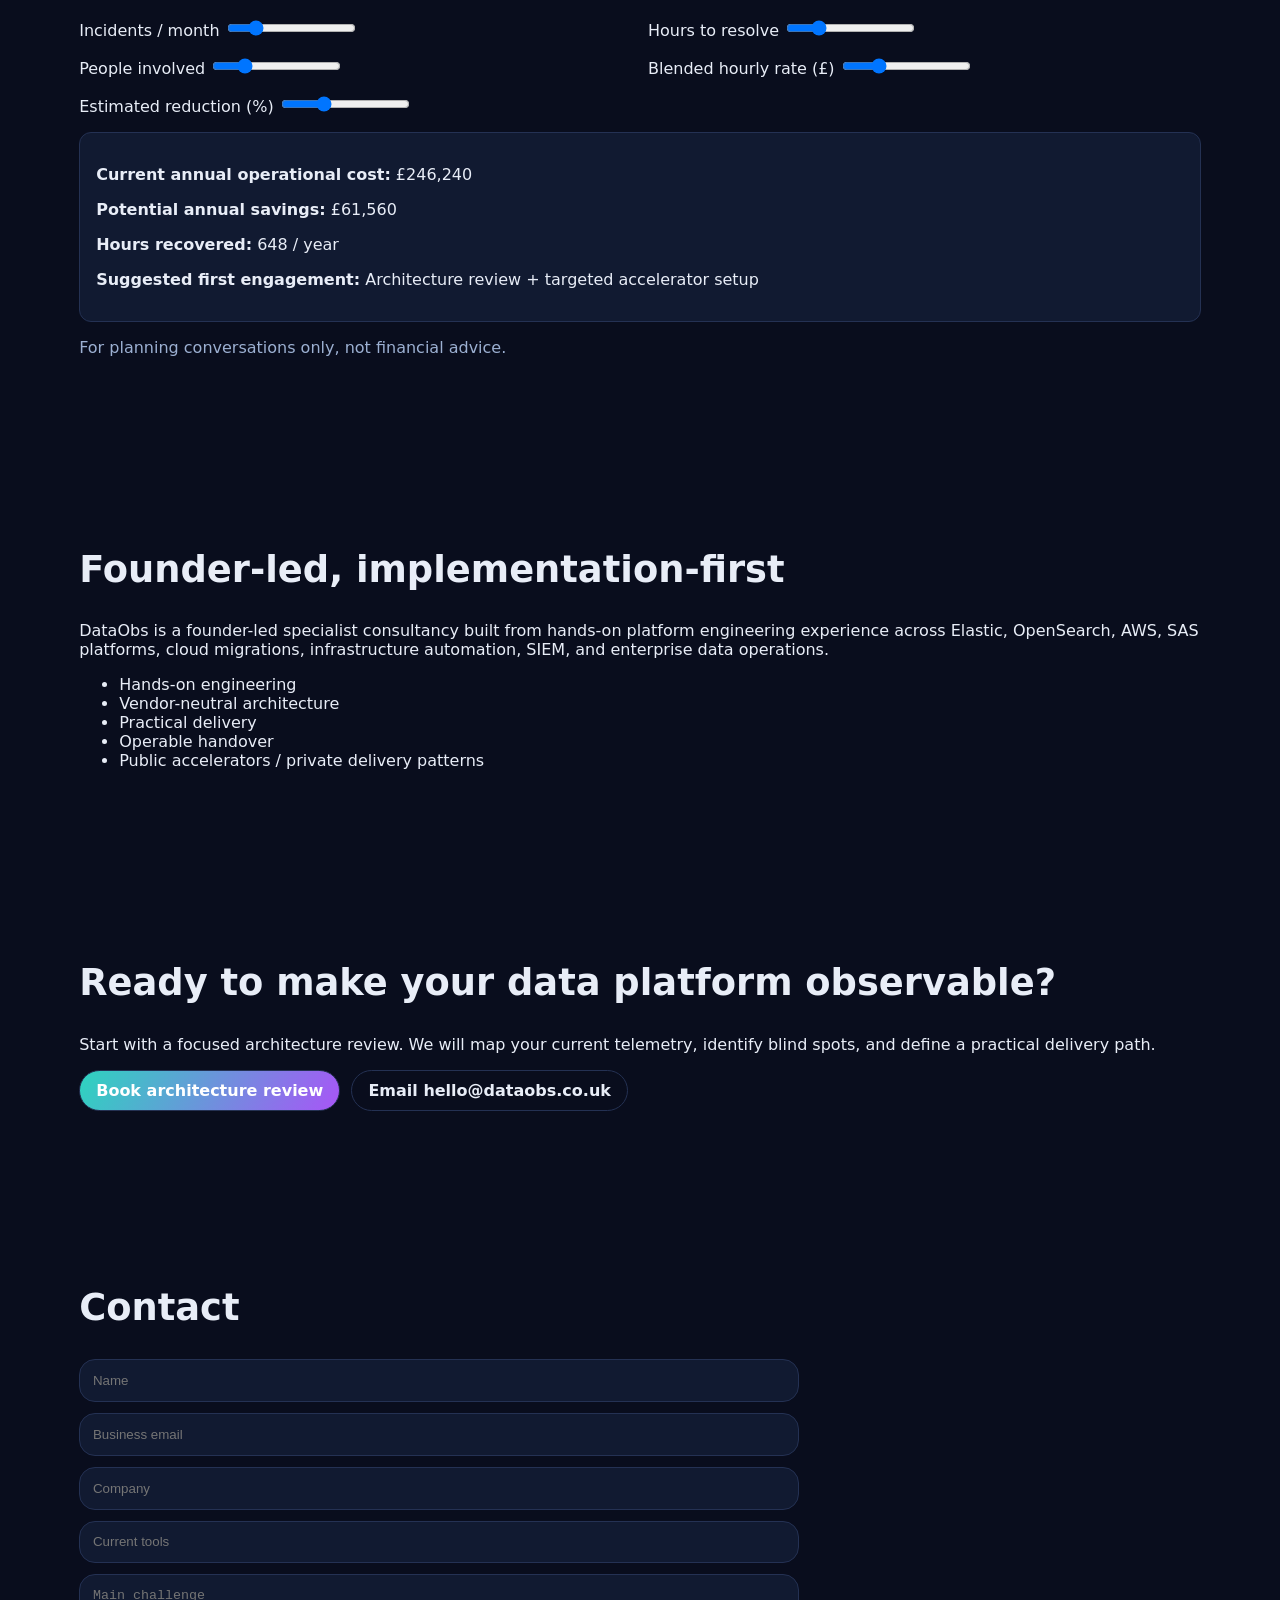
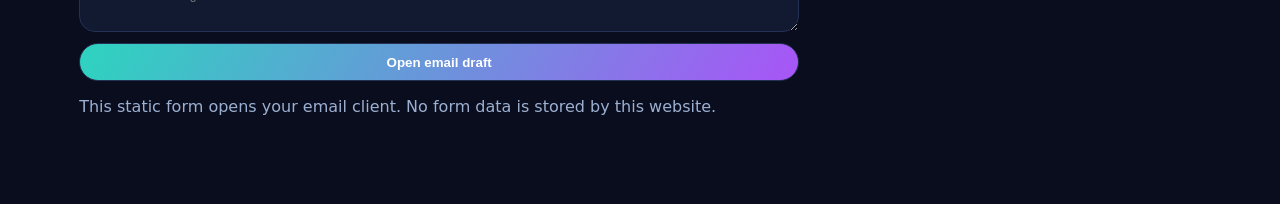
==== commit 373e0dac: "Update data product health metric value to 95%" ====
--- a/index.html
+++ b/index.html
@@ -174,7 +174,7 @@
   <section class="section" id="platform">
     <h2>An observability accelerator for data products, pipelines, and business services</h2>
     <div class="dashboard-mock">
-      <div class="metric"><strong>92</strong><span>Data product health</span></div><div class="metric"><strong>98%</strong><span>Freshness status</span></div>
+      <div class="metric"><strong>95%</strong><span>Data product health</span></div><div class="metric"><strong>98%</strong><span>Freshness status</span></div>
       <div class="metric"><strong>96%</strong><span>Quality score</span></div><div class="metric"><strong>99.3%</strong><span>Pipeline SLA</span></div>
       <div class="metric"><strong>4 systems</strong><span>Lineage impact radius</span></div><div class="metric"><strong>14 events/h</strong><span>AI/tool activity</span></div>
       <div class="metric"><strong>2 alerts</strong><span>Sensitive data access</span></div><div class="metric"><strong>Low</strong><span>Business SLA risk</span></div>
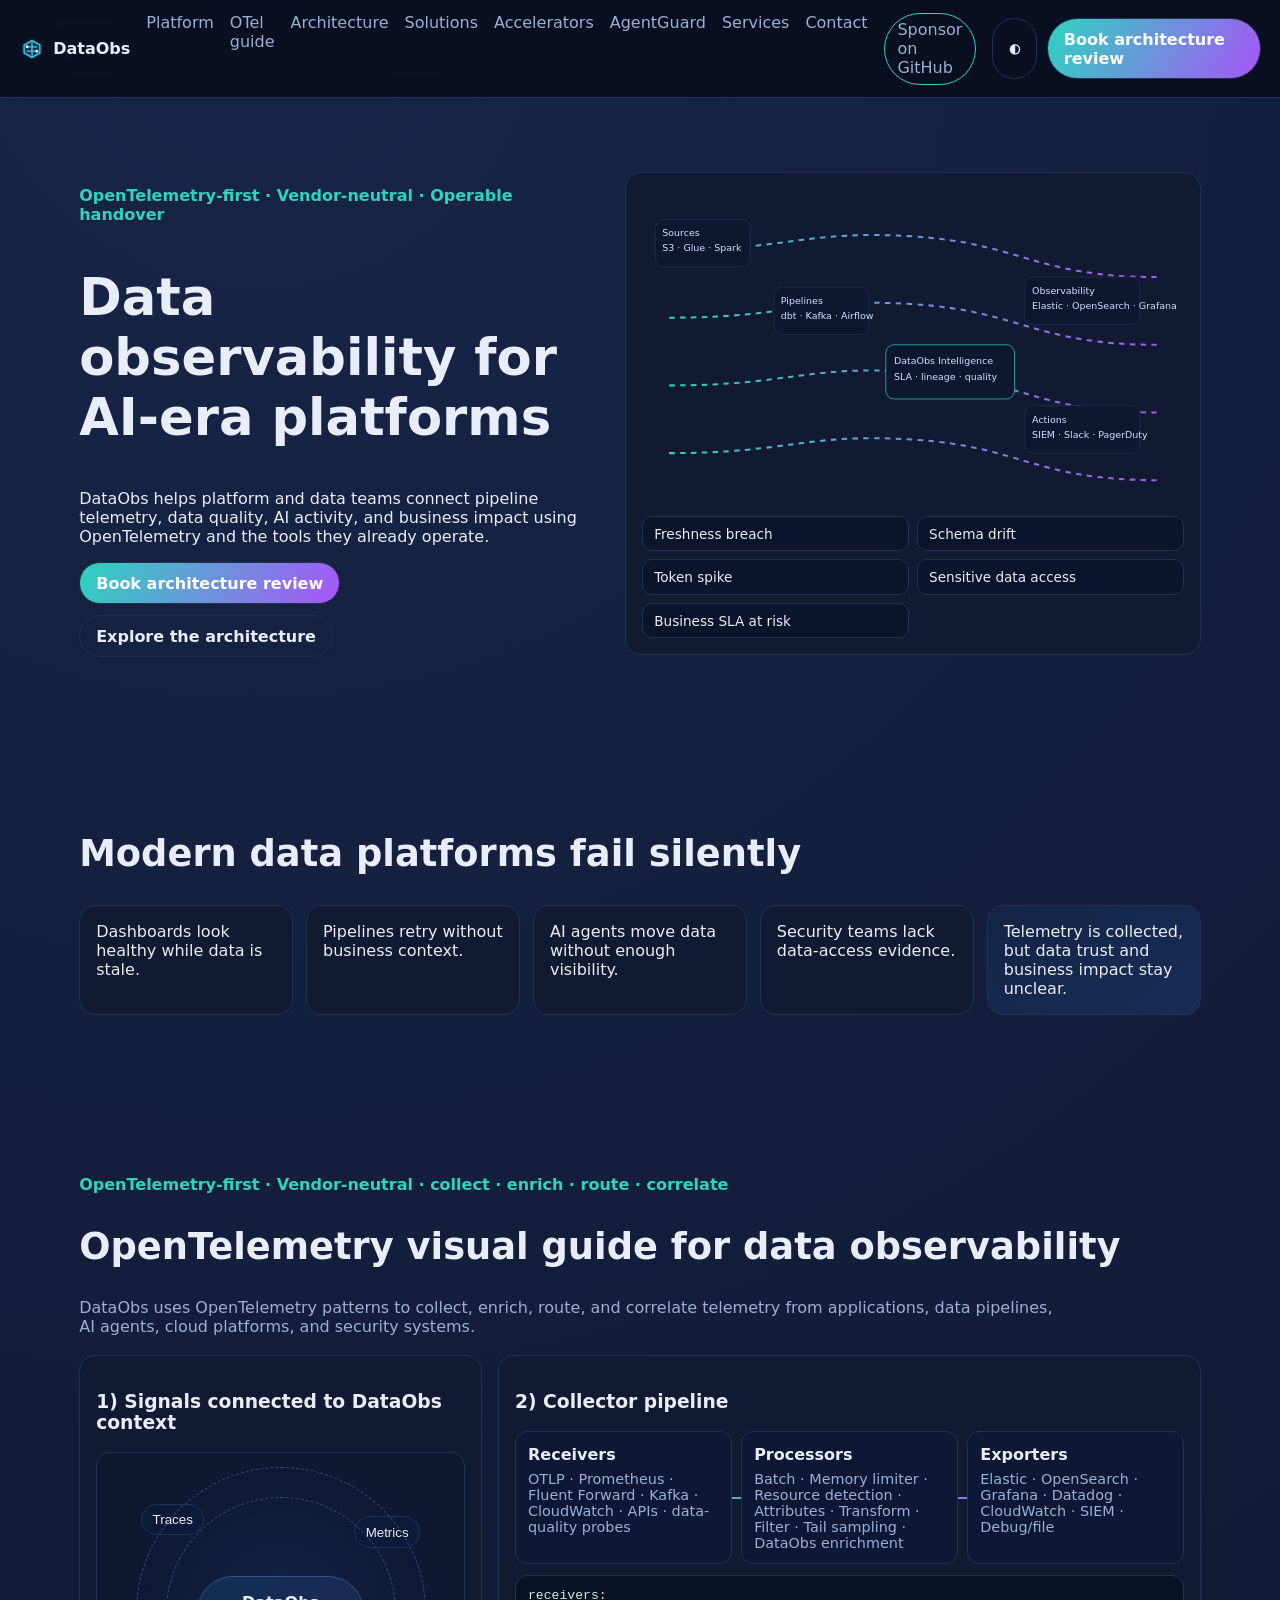
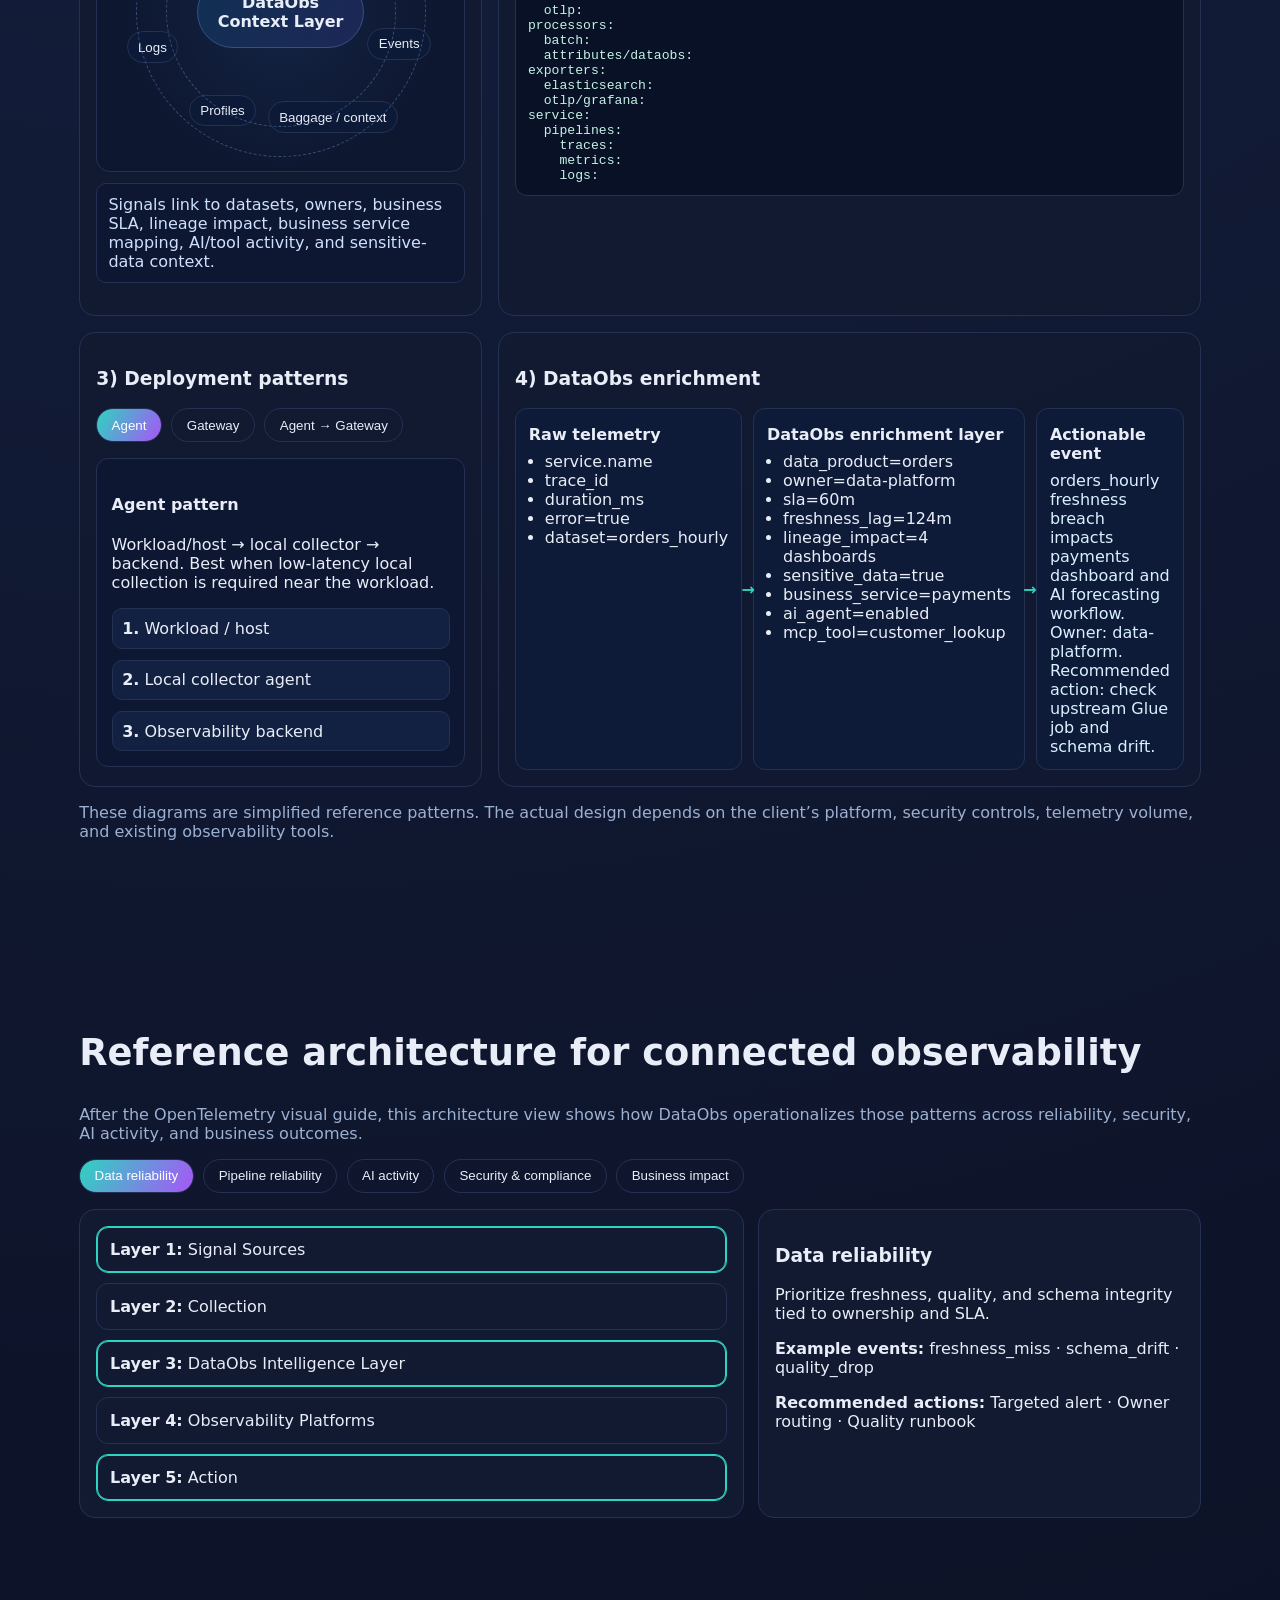
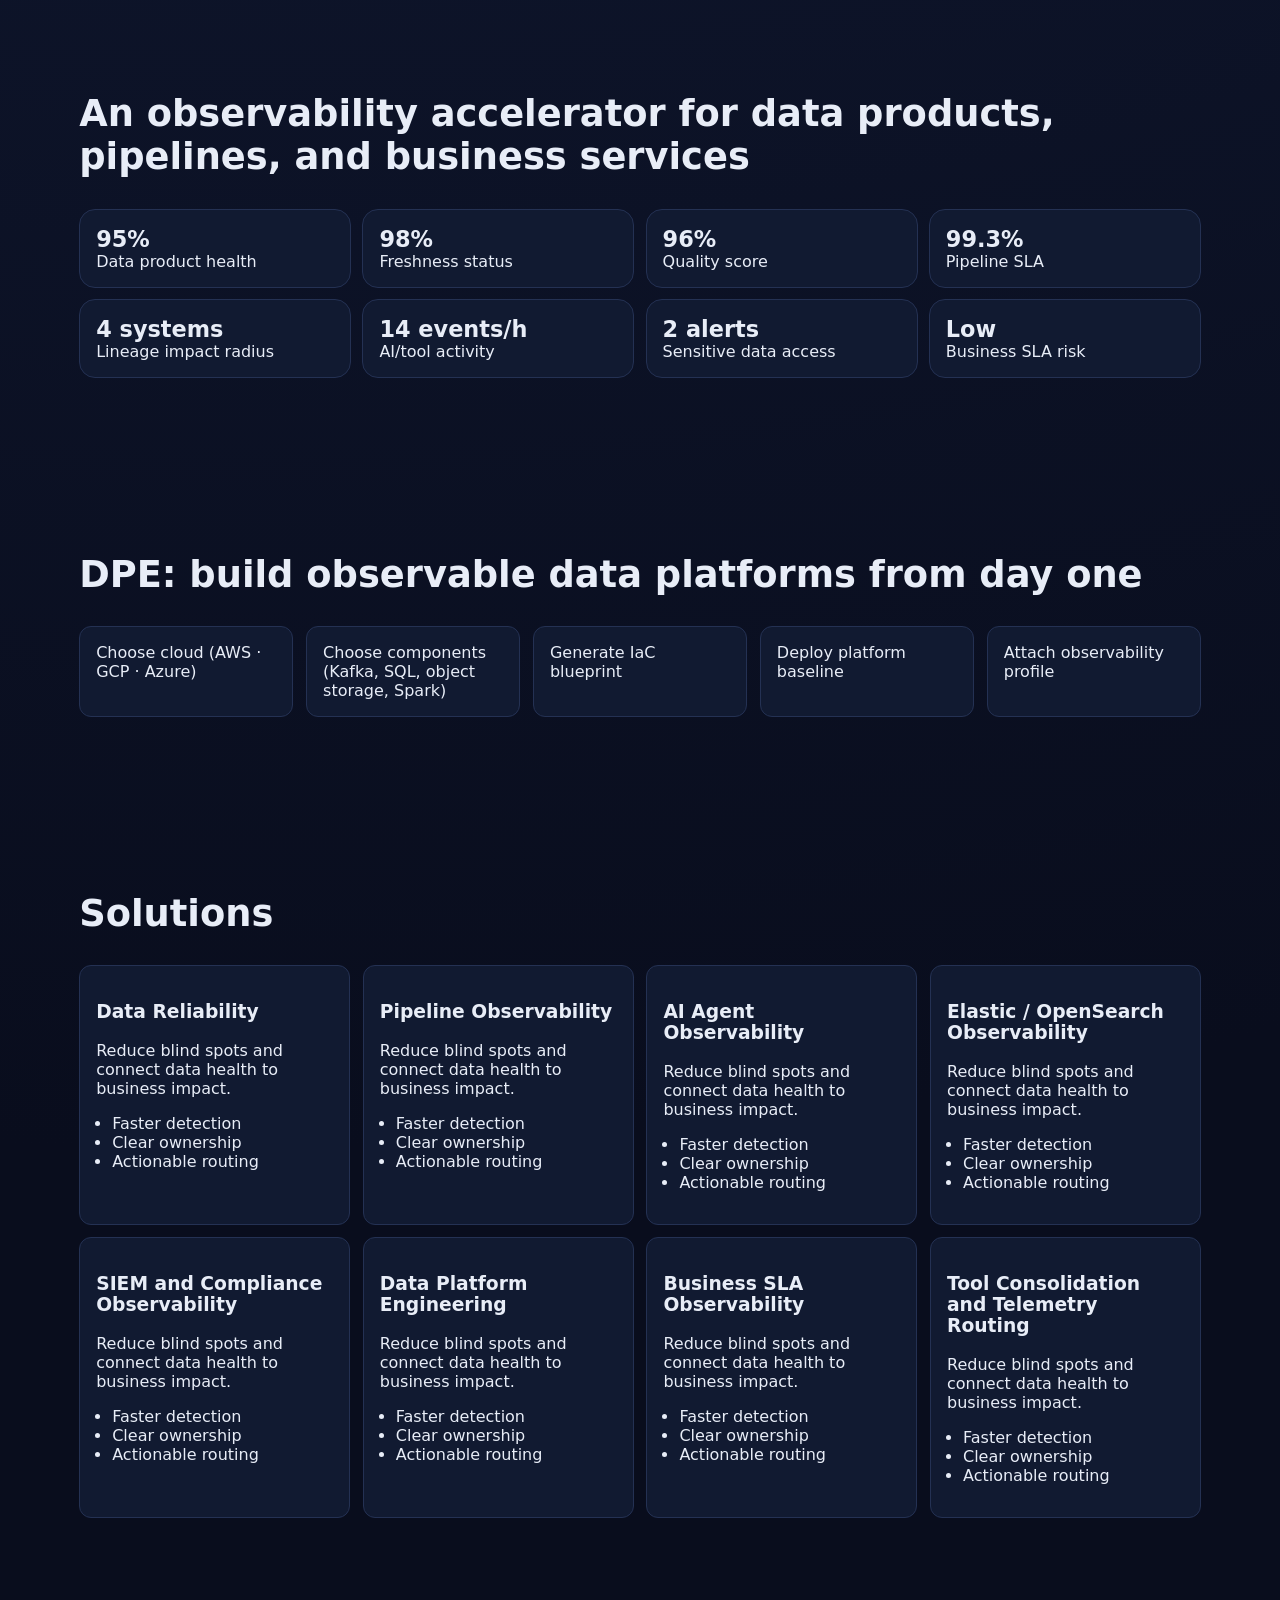
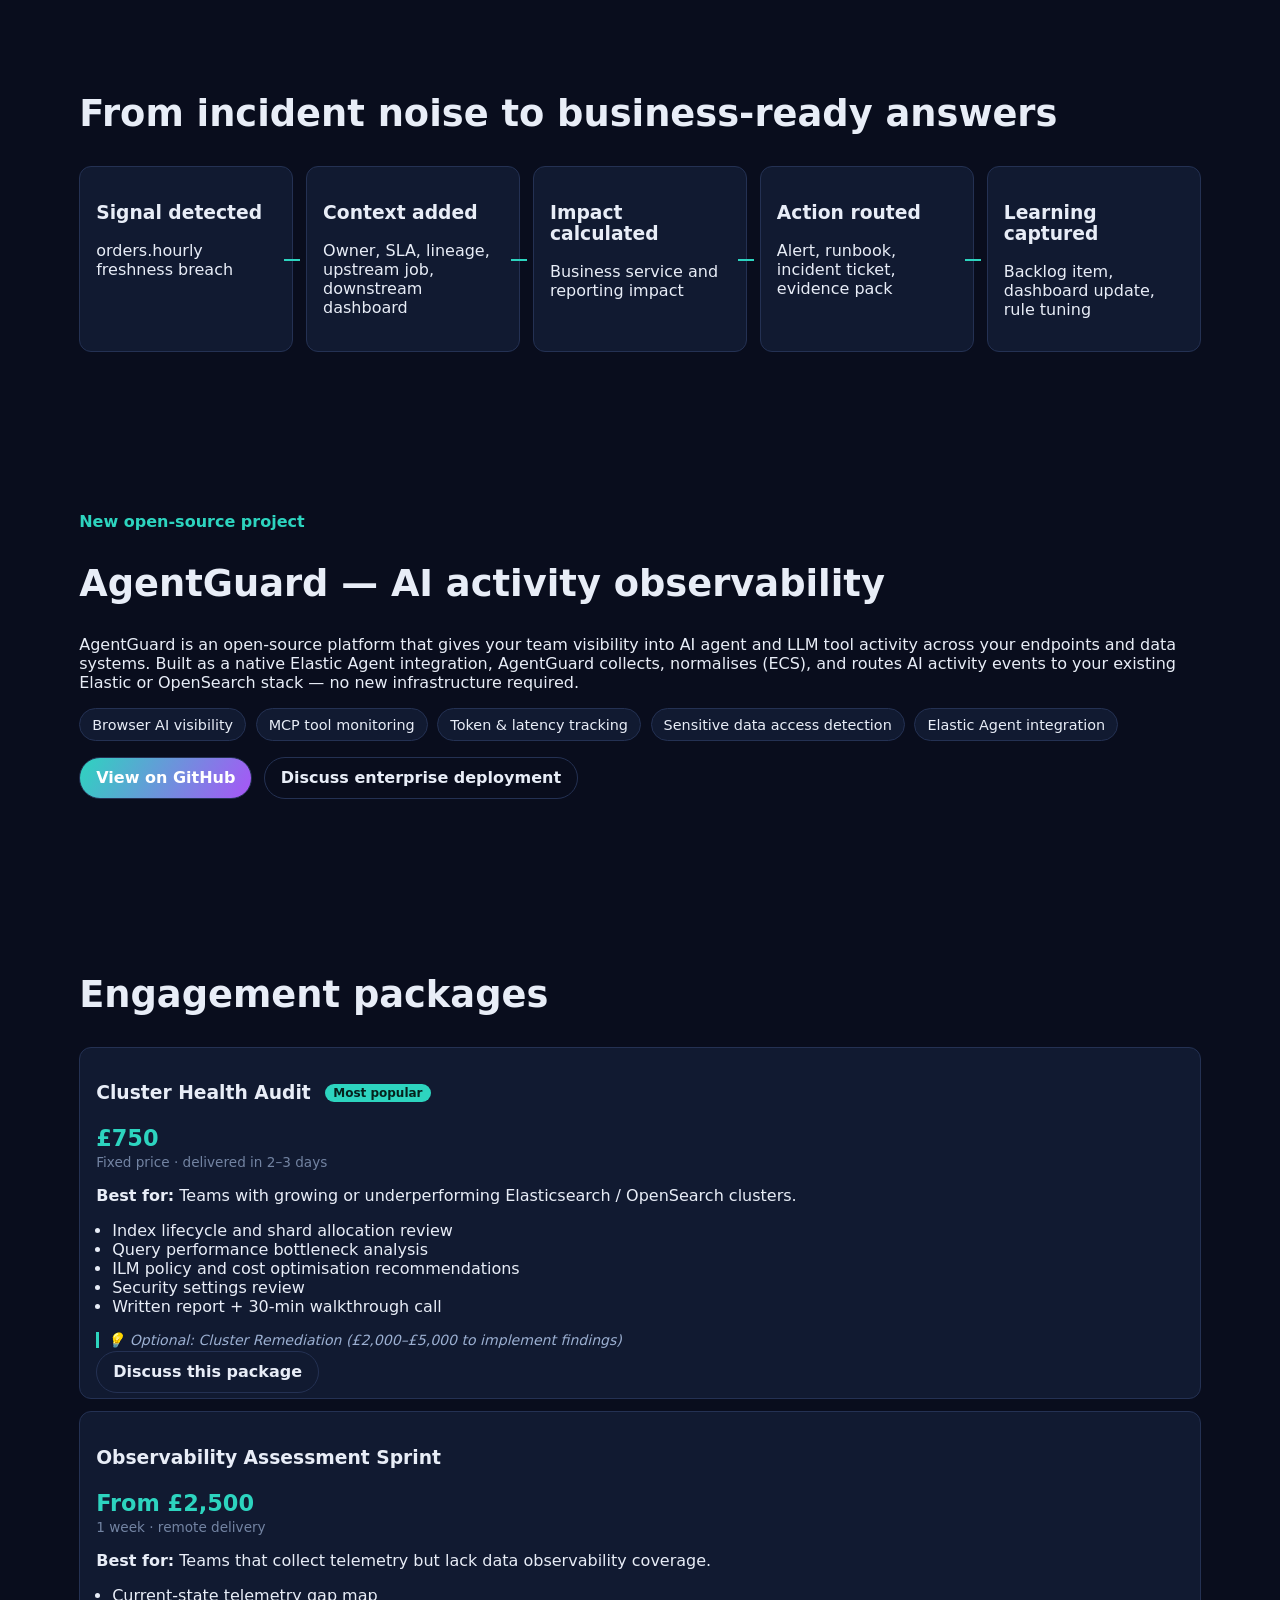
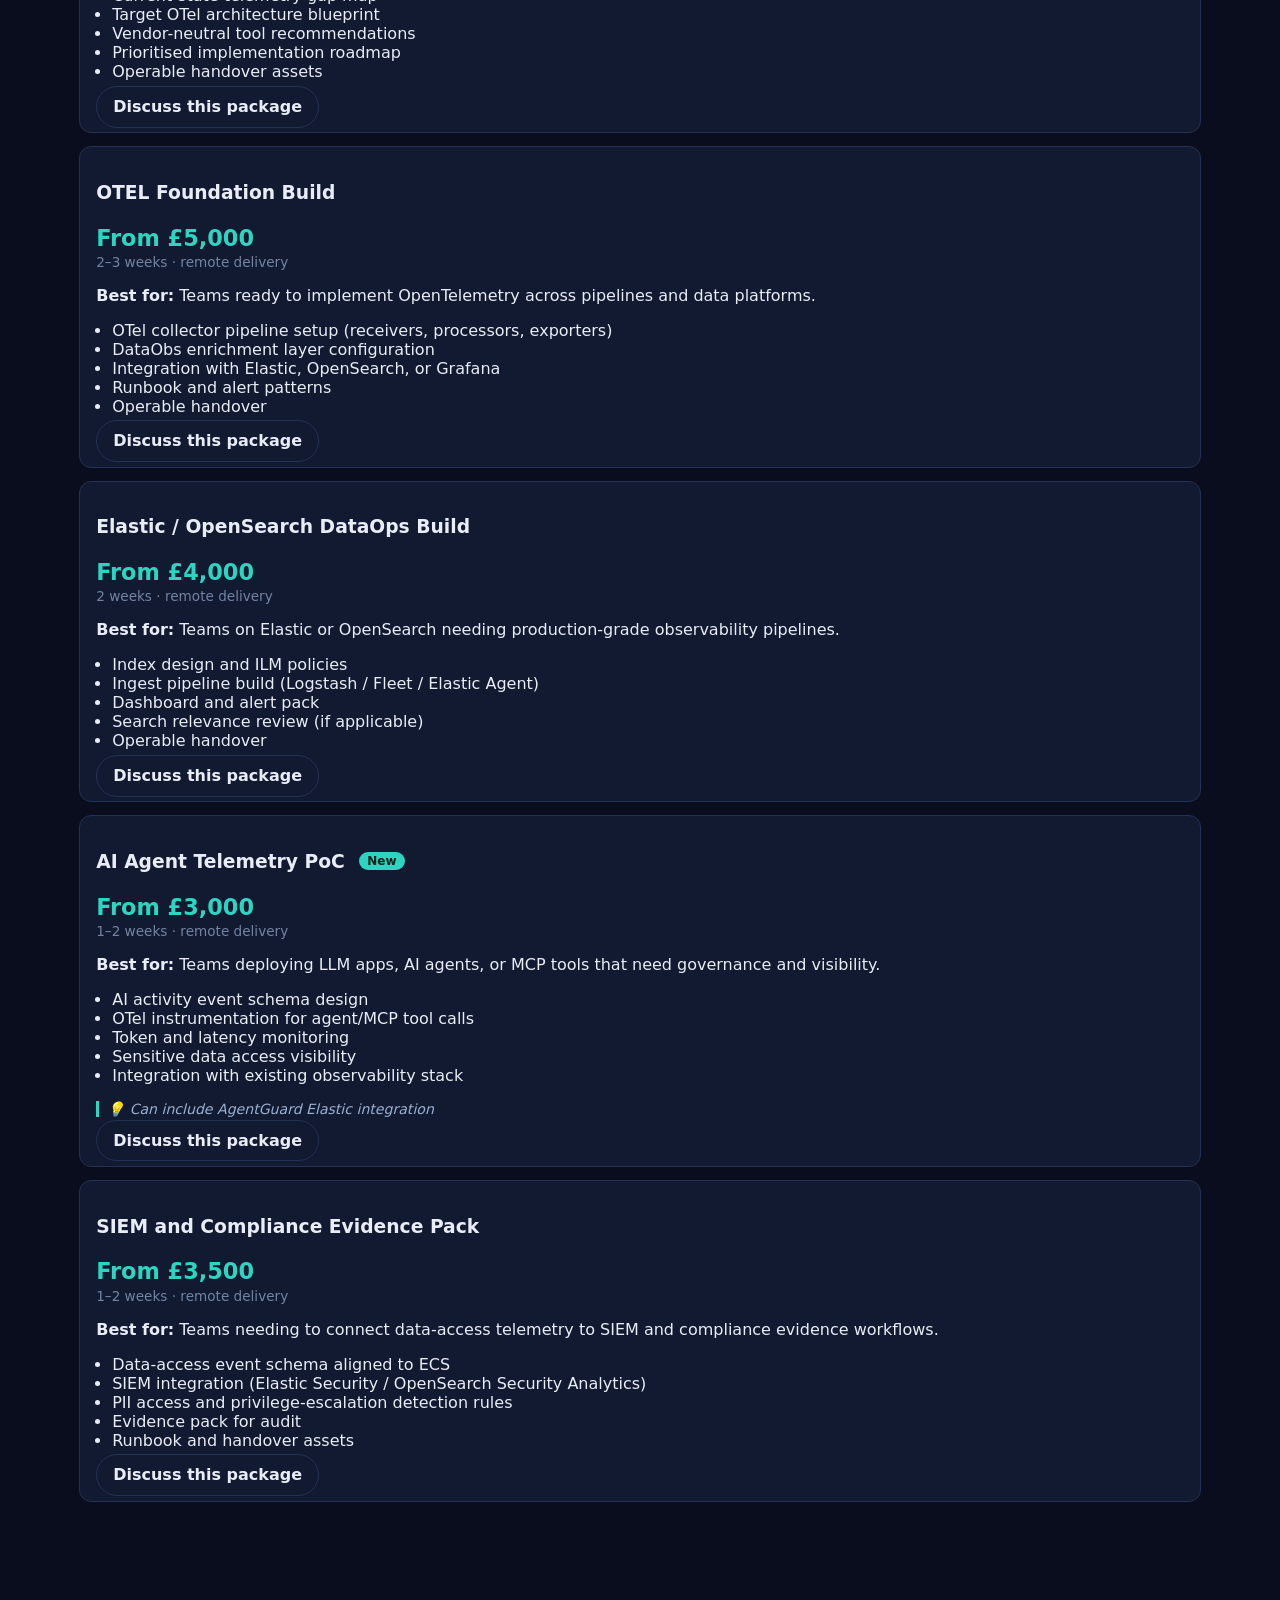
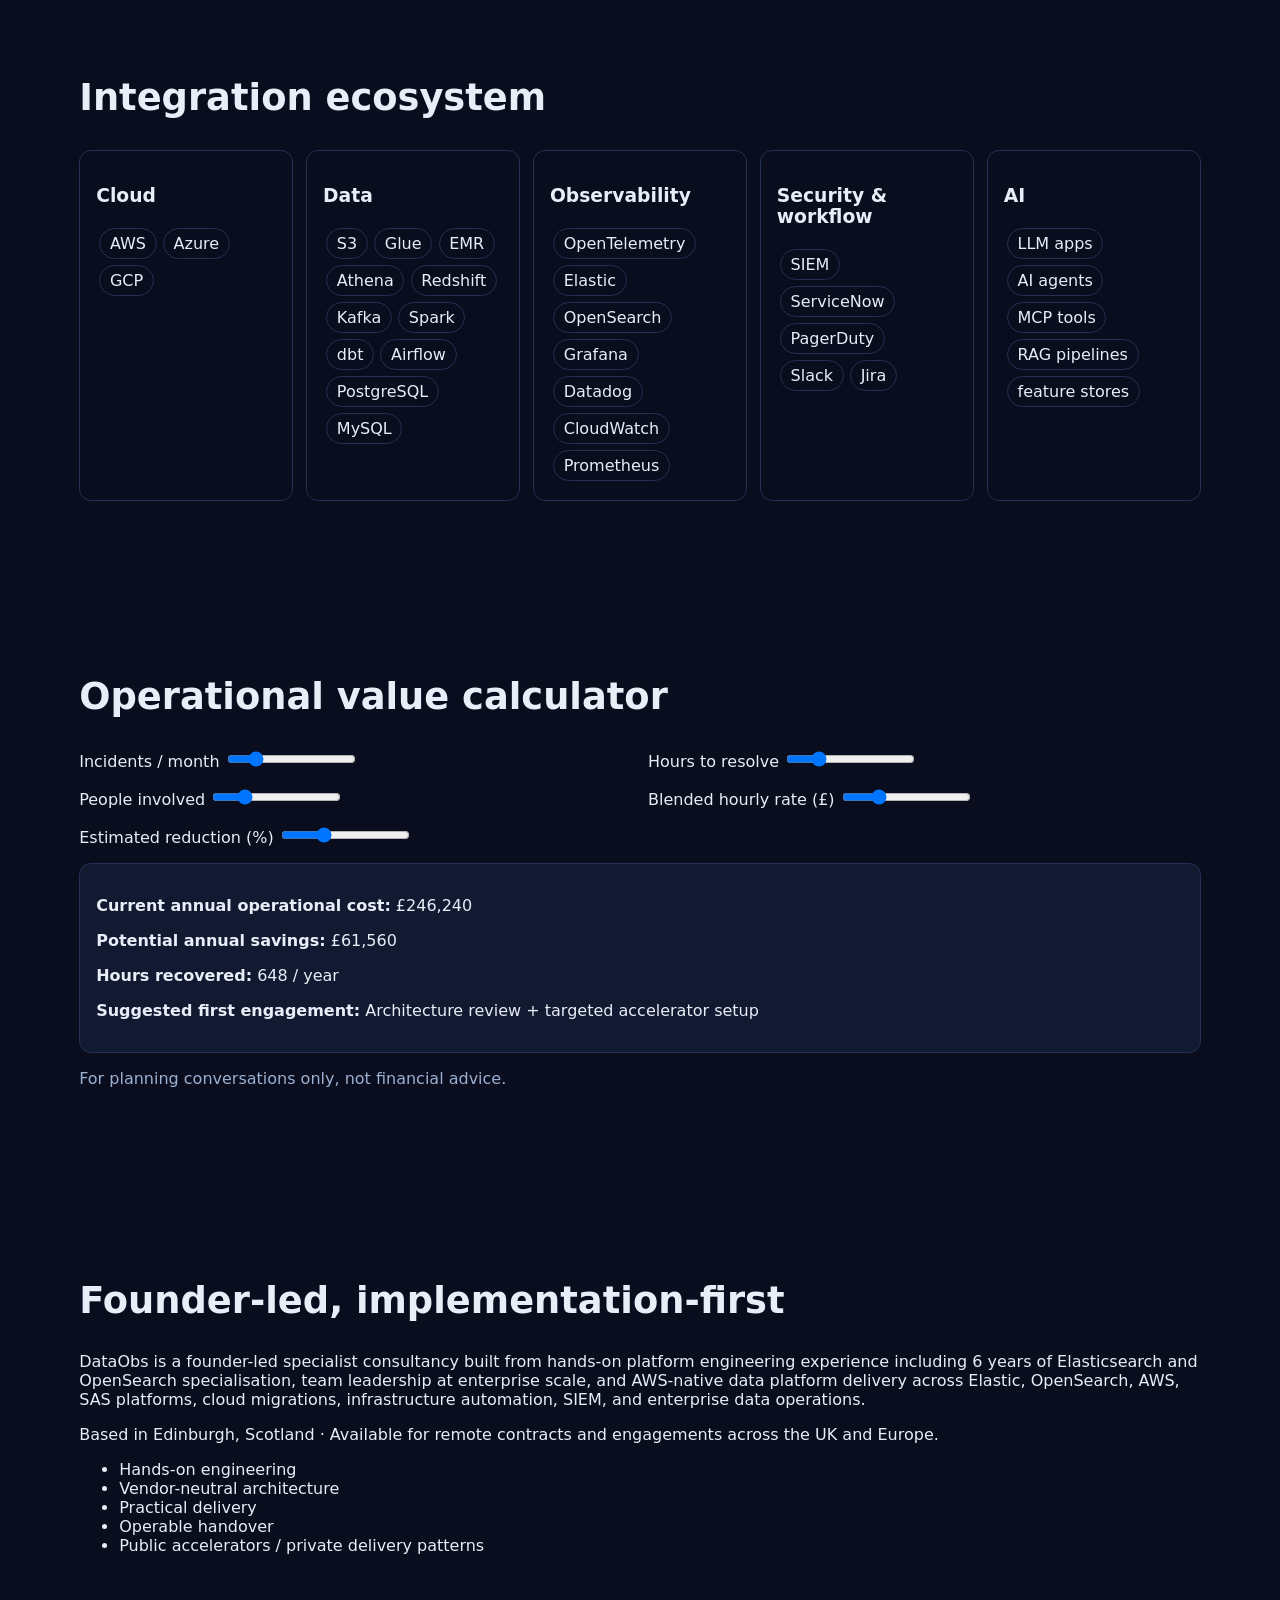
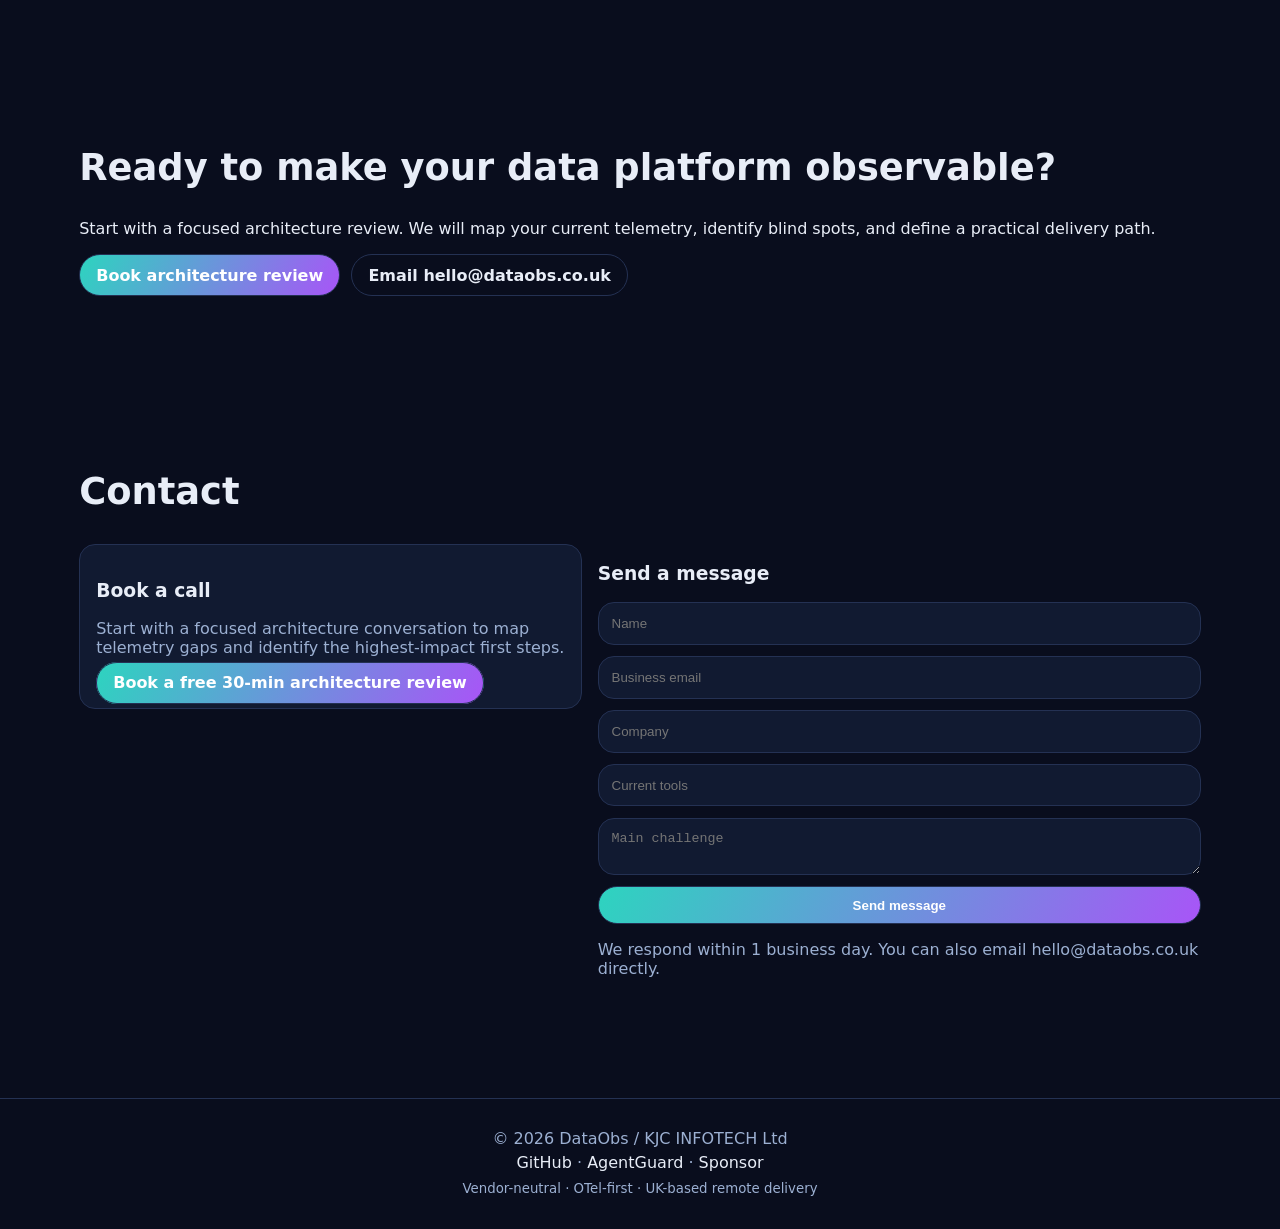
==== commit 249993b7: "Enhance services pricing, contact UX, and AgentGuard presence" ====
--- a/index.html
+++ b/index.html
@@ -9,6 +9,9 @@
   <meta property="og:description" content="DataObs helps platform and data teams design OpenTelemetry-first observability across pipelines, data quality, AI agents, Elastic, OpenSearch, Grafana, SIEM and cloud data platforms.">
   <meta property="og:type" content="website">
   <meta property="og:url" content="https://dataobs.co.uk/">
+  <meta property="og:image" content="https://dataobs.co.uk/assets/dataobs-mark.svg">
+  <meta name="author" content="DataObs / KJC INFOTECH Ltd">
+  <link rel="canonical" href="https://dataobs.co.uk/">
   <meta name="theme-color" content="#090d1d">
   <link rel="stylesheet" href="styles.css">
   <script type="application/ld+json">
@@ -40,8 +43,10 @@
     <a href="#architecture">Architecture</a>
     <a href="#solutions">Solutions</a>
     <a href="#accelerators">Accelerators</a>
+    <a href="#agentguard">AgentGuard</a>
     <a href="#services">Services</a>
     <a href="#contact">Contact</a>
+    <a href="https://github.com/sponsors/Jagadeeshck" class="sponsor-btn" target="_blank" rel="noopener">Sponsor on GitHub</a>
   </nav>
   <div class="header-actions">
     <button id="themeToggle" class="ghost-btn" aria-label="Toggle theme">◐</button>
@@ -190,6 +195,19 @@
 
   <section class="section"><h2>From incident noise to business-ready answers</h2><div class="timeline" id="timeline"></div></section>
 
+  <section class="section" id="agentguard">
+    <p class="eyebrow">New open-source project</p>
+    <h2>AgentGuard — AI activity observability</h2>
+    <p>AgentGuard is an open-source platform that gives your team visibility into AI agent and LLM tool activity across your endpoints and data systems. Built as a native Elastic Agent integration, AgentGuard collects, normalises (ECS), and routes AI activity events to your existing Elastic or OpenSearch stack — no new infrastructure required.</p>
+    <div class="agentguard-chips">
+      <span>Browser AI visibility</span><span>MCP tool monitoring</span><span>Token &amp; latency tracking</span><span>Sensitive data access detection</span><span>Elastic Agent integration</span>
+    </div>
+    <div class="hero-cta">
+      <a class="btn" href="https://github.com/Jagadeeshck/AgentGuard" target="_blank" rel="noopener">View on GitHub</a>
+      <a class="btn btn-secondary" href="#contact">Discuss enterprise deployment</a>
+    </div>
+  </section>
+
   <section class="section" id="services"><h2>Engagement packages</h2><div class="packages" id="packages"></div></section>
 
   <section class="section"><h2>Integration ecosystem</h2><div class="chip-groups" id="chips"></div></section>
@@ -207,23 +225,40 @@
     <p class="note">For planning conversations only, not financial advice.</p>
   </section>
 
-  <section class="section" id="about"><h2>Founder-led, implementation-first</h2><p>DataObs is a founder-led specialist consultancy built from hands-on platform engineering experience across Elastic, OpenSearch, AWS, SAS platforms, cloud migrations, infrastructure automation, SIEM, and enterprise data operations.</p><ul><li>Hands-on engineering</li><li>Vendor-neutral architecture</li><li>Practical delivery</li><li>Operable handover</li><li>Public accelerators / private delivery patterns</li></ul></section>
+  <section class="section" id="about"><h2>Founder-led, implementation-first</h2><p>DataObs is a founder-led specialist consultancy built from hands-on platform engineering experience including 6 years of Elasticsearch and OpenSearch specialisation, team leadership at enterprise scale, and AWS-native data platform delivery across Elastic, OpenSearch, AWS, SAS platforms, cloud migrations, infrastructure automation, SIEM, and enterprise data operations.</p><p>Based in Edinburgh, Scotland · Available for remote contracts and engagements across the UK and Europe.</p><ul><li>Hands-on engineering</li><li>Vendor-neutral architecture</li><li>Practical delivery</li><li>Operable handover</li><li>Public accelerators / private delivery patterns</li></ul></section>
 
   <section class="section cta"><h2>Ready to make your data platform observable?</h2><p>Start with a focused architecture review. We will map your current telemetry, identify blind spots, and define a practical delivery path.</p><div class="hero-cta"><a class="btn" href="#contact">Book architecture review</a><a class="btn btn-secondary" href="mailto:hello@dataobs.co.uk">Email hello@dataobs.co.uk</a></div></section>
 
   <section class="section" id="contact">
     <h2>Contact</h2>
-    <form id="contactForm" class="contact-form">
-      <input name="name" placeholder="Name" required>
-      <input name="email" type="email" placeholder="Business email" required>
-      <input name="company" placeholder="Company">
-      <input name="tools" placeholder="Current tools">
-      <textarea name="challenge" placeholder="Main challenge" required></textarea>
-      <button class="btn" type="submit">Open email draft</button>
-    </form>
-    <p class="note">This static form opens your email client. No form data is stored by this website.</p>
+    <div class="contact-grid">
+      <article class="contact-call card">
+        <h3>Book a call</h3>
+        <p>Start with a focused architecture conversation to map telemetry gaps and identify the highest-impact first steps.</p>
+        <a class="btn" href="https://calendly.com/dataobs" target="_blank" rel="noopener">Book a free 30-min architecture review</a>
+      </article>
+      <div>
+        <h3>Send a message</h3>
+        <form id="contactForm" class="contact-form" action="https://formspree.io/f/REPLACE_WITH_YOUR_FORMSPREE_ID" method="POST">
+          <input type="hidden" name="_subject" value="DataObs enquiry">
+          <input name="name" placeholder="Name" required>
+          <input name="email" type="email" placeholder="Business email" required>
+          <input type="hidden" name="_replyto" id="replyToField">
+          <input name="company" placeholder="Company">
+          <input name="tools" placeholder="Current tools">
+          <textarea name="challenge" placeholder="Main challenge" required></textarea>
+          <button class="btn" type="submit">Send message</button>
+        </form>
+        <p class="note">We respond within 1 business day. You can also email hello@dataobs.co.uk directly.</p>
+      </div>
+    </div>
   </section>
 </main>
+<footer class="site-footer">
+  <p>© 2026 DataObs / KJC INFOTECH Ltd</p>
+  <p><a href="https://github.com/Jagadeeshck/DataObs" target="_blank" rel="noopener">GitHub</a> · <a href="https://github.com/Jagadeeshck/AgentGuard" target="_blank" rel="noopener">AgentGuard</a> · <a href="https://github.com/sponsors/Jagadeeshck" target="_blank" rel="noopener">Sponsor</a></p>
+  <small>Vendor-neutral · OTel-first · UK-based remote delivery</small>
+</footer>
 <script src="script.js"></script>
 </body>
 </html>
--- a/styles.css
+++ b/styles.css
@@ -38,9 +38,22 @@
 .dashboard-mock{display:grid;grid-template-columns:repeat(4,minmax(0,1fr));gap:.7rem}.metric{padding:1rem;animation:float 6s ease-in-out infinite}.metric strong{font-size:1.4rem;display:block}@keyframes float{50%{transform:translateY(-4px)}}
 .dpe-flow,.solutions-grid,.packages,.timeline,.chip-groups{display:grid;gap:.8rem}.dpe-flow{grid-template-columns:repeat(5,minmax(0,1fr))}.step,.solution,.package,.story-step{padding:1rem;border:1px solid var(--stroke);border-radius:12px;background:var(--card)}
 .solutions-grid{grid-template-columns:repeat(4,minmax(0,1fr))}.solution ul,.package ul{padding-left:1rem}
+.package-header{display:flex;align-items:center;flex-wrap:wrap;gap:.4rem}
+.package-price{font-size:1.4rem;font-weight:700;color:var(--teal,var(--accent));margin:.2rem 0}
+.package-duration{font-size:.85rem;opacity:.7;margin:.1rem 0 .7rem;color:var(--muted)}
+.package-tag{background:var(--teal,var(--accent));color:#06211d;padding:2px 8px;border-radius:999px;font-size:.75rem;margin-left:8px;vertical-align:middle;font-weight:700}
+.package-upsell{font-style:italic;font-size:.88rem;color:var(--muted);border-left:3px solid var(--accent);padding-left:8px;margin-top:8px}
 .timeline{grid-template-columns:repeat(5,minmax(0,1fr))}.story-step{position:relative}.story-step::after{content:"";position:absolute;top:50%;right:-.5rem;width:1rem;height:2px;background:var(--accent)}.story-step:last-child::after{display:none}
 .chip-groups{grid-template-columns:repeat(5,minmax(0,1fr))}.chip-group{padding:1rem;border:1px solid var(--stroke);border-radius:12px}.chip{display:inline-block;margin:.2rem;padding:.3rem .6rem;border-radius:999px;border:1px solid var(--stroke);transition:.2s}.chip:hover{border-color:var(--accent);transform:translateY(-2px)}
 .calc-grid{display:grid;grid-template-columns:repeat(2,minmax(0,1fr));gap:1rem}.calc-out{margin-top:1rem;padding:1rem;border:1px solid var(--stroke);border-radius:12px;background:var(--card)}
 .contact-form{display:grid;gap:.7rem;max-width:720px}.contact-form input,.contact-form textarea{padding:.8rem;color:var(--text)}.note{color:var(--muted)}
+
+.sponsor-btn{border:1px solid var(--accent);border-radius:999px;padding:.4rem .8rem}
+.agentguard-chips{display:flex;flex-wrap:wrap;gap:.6rem;margin:1rem 0}
+.agentguard-chips span{padding:.45rem .75rem;border:1px solid var(--stroke);border-radius:999px;background:var(--card);font-size:.9rem}
+.contact-grid{display:grid;grid-template-columns:1fr 1.2fr;gap:1rem;align-items:start}
+.contact-call p{color:var(--muted)}
+.site-footer{border-top:1px solid var(--stroke);margin-top:2rem;padding:1.5rem 1.2rem 2rem;text-align:center;color:var(--muted)}
+.site-footer p{margin:.35rem 0}.site-footer a{color:var(--text);text-decoration:none}
 @media (max-width:980px){.hero,.arch-layout,.grid-5,.dashboard-mock,.solutions-grid,.timeline,.chip-groups,.dpe-flow,.otel-grid,.collector-grid{grid-template-columns:1fr 1fr}.site-nav{display:none;position:absolute;top:56px;left:0;right:0;padding:1rem;background:var(--bg);border-bottom:1px solid var(--stroke)}.site-nav.open{display:flex;flex-direction:column}.menu-btn{display:block;margin-left:auto;background:transparent;border:1px solid var(--stroke);color:var(--text);border-radius:8px;padding:.4rem .6rem}.header-actions .btn{display:none}.enrich-flow{grid-template-columns:1fr}.enrich-middle::before,.enrich-middle::after{display:none}}
-@media (max-width:640px){.grid-5,.dashboard-mock,.solutions-grid,.timeline,.chip-groups,.calc-grid,.dpe-flow,.otel-grid,.collector-grid{grid-template-columns:1fr}.signal-orbit{min-height:360px}}
+@media (max-width:640px){.grid-5,.dashboard-mock,.solutions-grid,.timeline,.chip-groups,.calc-grid,.dpe-flow,.otel-grid,.collector-grid,.contact-grid{grid-template-columns:1fr}.signal-orbit{min-height:360px}}
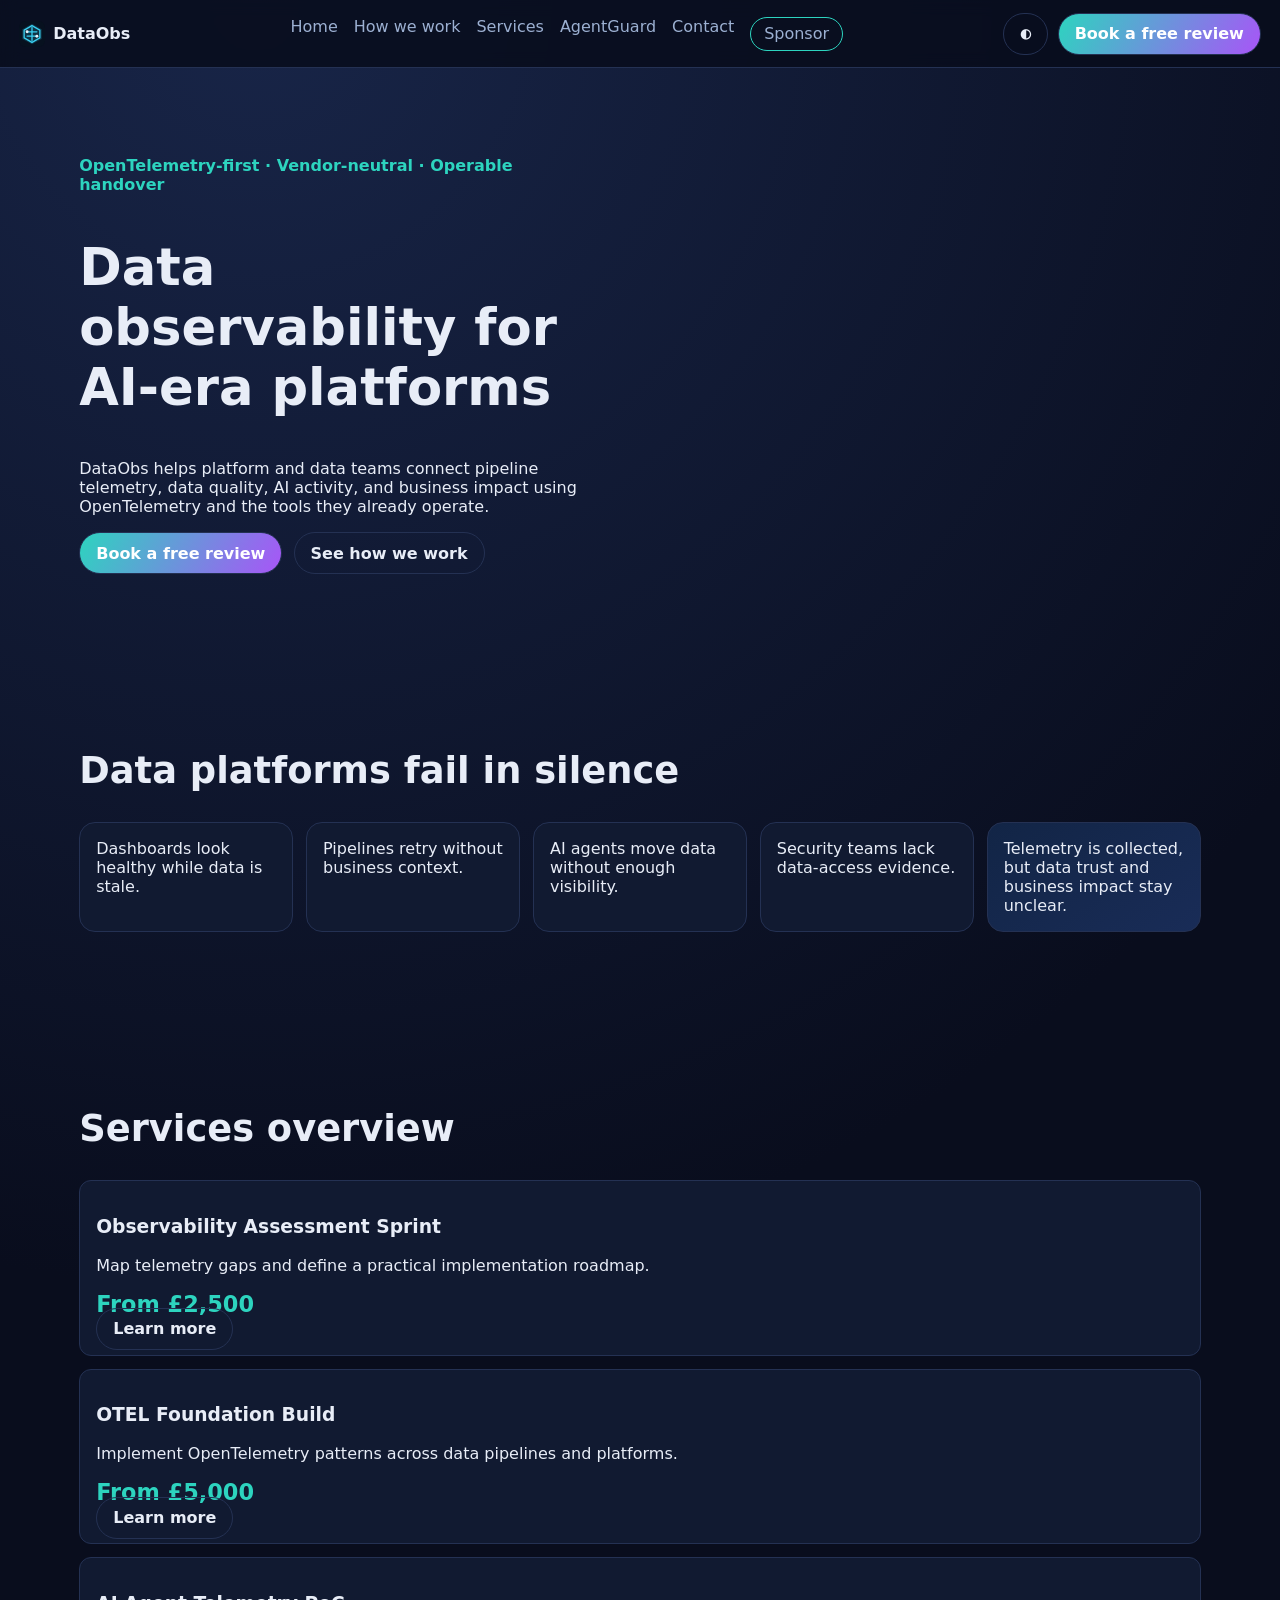
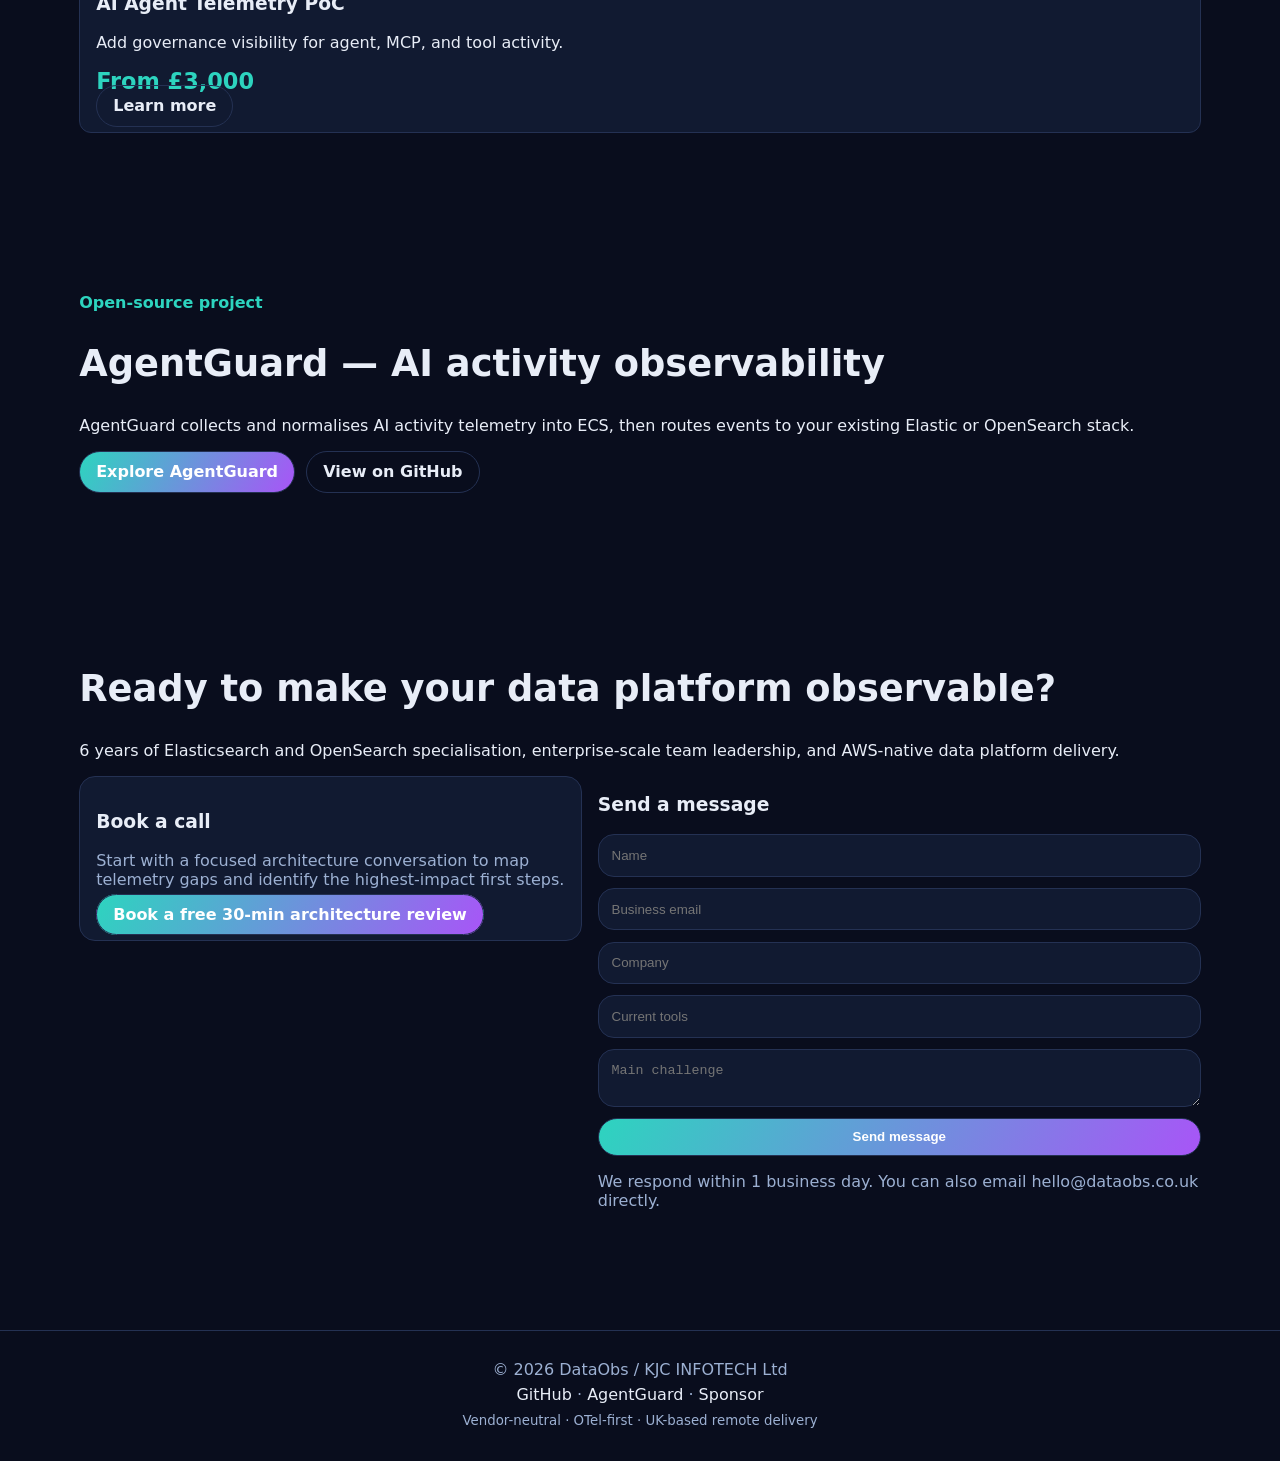
==== commit 44985069: "Restructure site into five pages with scoped JS and updated navigation" ====
--- a/index.html
+++ b/index.html
@@ -5,260 +5,60 @@
   <meta name="viewport" content="width=device-width, initial-scale=1.0">
   <title>DataObs | Data Observability for AI-Era Data Platforms</title>
   <meta name="description" content="DataObs helps platform and data teams design OpenTelemetry-first observability across pipelines, data quality, AI agents, Elastic, OpenSearch, Grafana, SIEM and cloud data platforms.">
-  <meta property="og:title" content="DataObs | Data Observability for AI-Era Data Platforms">
-  <meta property="og:description" content="DataObs helps platform and data teams design OpenTelemetry-first observability across pipelines, data quality, AI agents, Elastic, OpenSearch, Grafana, SIEM and cloud data platforms.">
-  <meta property="og:type" content="website">
-  <meta property="og:url" content="https://dataobs.co.uk/">
-  <meta property="og:image" content="https://dataobs.co.uk/assets/dataobs-mark.svg">
-  <meta name="author" content="DataObs / KJC INFOTECH Ltd">
-  <link rel="canonical" href="https://dataobs.co.uk/">
-  <meta name="theme-color" content="#090d1d">
   <link rel="stylesheet" href="styles.css">
-  <script type="application/ld+json">
-    {
-      "@context": "https://schema.org",
-      "@type": "ProfessionalService",
-      "name": "DataObs",
-      "url": "https://dataobs.co.uk/",
-      "description": "Founder-led consultancy and delivery studio for AI-era data observability and platform engineering.",
-      "email": "hello@dataobs.co.uk",
-      "areaServed": "Global",
-      "serviceType": [
-        "Data observability advisory",
-        "OpenTelemetry implementation",
-        "Elastic and OpenSearch observability delivery",
-        "AI agent telemetry observability",
-        "Data platform engineering via DPE"
-      ]
-    }
-  </script>
 </head>
 <body>
 <header class="site-header">
-  <a class="brand" href="#top"><img src="assets/dataobs-mark.svg" alt="DataObs logo"><span>DataObs</span></a>
+  <a class="brand" href="index.html"><img src="assets/dataobs-mark.svg" alt="DataObs logo"><span>DataObs</span></a>
   <button class="menu-btn" aria-expanded="false" aria-controls="site-nav">☰</button>
   <nav id="site-nav" class="site-nav">
-    <a href="#platform">Platform</a>
-    <a href="#otel-guide">OTel guide</a>
-    <a href="#architecture">Architecture</a>
-    <a href="#solutions">Solutions</a>
-    <a href="#accelerators">Accelerators</a>
-    <a href="#agentguard">AgentGuard</a>
-    <a href="#services">Services</a>
-    <a href="#contact">Contact</a>
-    <a href="https://github.com/sponsors/Jagadeeshck" class="sponsor-btn" target="_blank" rel="noopener">Sponsor on GitHub</a>
+    <a href="index.html" class="active">Home</a>
+    <a href="how-we-work.html">How we work</a>
+    <a href="services.html">Services</a>
+    <a href="agentguard.html">AgentGuard</a>
+    <a href="contact.html">Contact</a>
+    <a href="https://github.com/sponsors/Jagadeeshck" class="sponsor-btn" target="_blank" rel="noopener">Sponsor</a>
   </nav>
   <div class="header-actions">
     <button id="themeToggle" class="ghost-btn" aria-label="Toggle theme">◐</button>
-    <a class="btn" href="#contact">Book architecture review</a>
+    <a class="btn" href="contact.html">Book a free review</a>
   </div>
 </header>
+<main>
+  <section class="hero section">
+    <div><p class="eyebrow">OpenTelemetry-first · Vendor-neutral · Operable handover</p><h1>Data observability for AI-era platforms</h1><p>DataObs helps platform and data teams connect pipeline telemetry, data quality, AI activity, and business impact using OpenTelemetry and the tools they already operate.</p><div class="hero-cta"><a class="btn" href="contact.html">Book a free review</a><a class="btn btn-secondary" href="how-we-work.html">See how we work</a></div></div>
+  </section>
 
-<main id="top">
-  <section class="hero section">
-    <div>
-      <p class="eyebrow">OpenTelemetry-first · Vendor-neutral · Operable handover</p>
-      <h1>Data observability for AI-era platforms</h1>
-      <p>DataObs helps platform and data teams connect pipeline telemetry, data quality, AI activity, and business impact using OpenTelemetry and the tools they already operate.</p>
-      <div class="hero-cta">
-        <a class="btn" href="#contact">Book architecture review</a>
-        <a class="btn btn-secondary" href="#architecture">Explore the architecture</a>
-      </div>
-    </div>
-    <div class="telemetry-canvas">
-      <svg viewBox="0 0 800 460" role="img" aria-label="Telemetry flow from sources to actions">
-        <defs><linearGradient id="flow" x1="0" x2="1"><stop offset="0" stop-color="#2dd4bf"/><stop offset="1" stop-color="#a855f7"/></linearGradient></defs>
-        <path class="flow-line" d="M40 90 C 220 90, 240 60, 400 70 C 560 80, 580 130, 760 130"/>
-        <path class="flow-line" d="M40 190 C 220 190, 240 160, 400 170 C 560 180, 580 230, 760 230"/>
-        <path class="flow-line" d="M40 290 C 220 290, 240 260, 400 270 C 560 280, 580 330, 760 330"/>
-        <path class="flow-line" d="M40 390 C 220 390, 240 360, 400 370 C 560 380, 580 430, 760 430"/>
-        <g class="node"><rect x="20" y="45" width="140" height="70" rx="12"/><text x="30" y="70">Sources</text><text x="30" y="92">S3 · Glue · Spark</text></g>
-        <g class="node"><rect x="195" y="145" width="140" height="70" rx="12"/><text x="205" y="170">Pipelines</text><text x="205" y="192">dbt · Kafka · Airflow</text></g>
-        <g class="node active"><rect x="360" y="230" width="190" height="80" rx="12"/><text x="372" y="258">DataObs Intelligence</text><text x="372" y="282">SLA · lineage · quality</text></g>
-        <g class="node"><rect x="565" y="130" width="170" height="70" rx="12"/><text x="576" y="155">Observability</text><text x="576" y="177">Elastic · OpenSearch · Grafana</text></g>
-        <g class="node"><rect x="565" y="320" width="170" height="70" rx="12"/><text x="576" y="345">Actions</text><text x="576" y="367">SIEM · Slack · PagerDuty</text></g>
-      </svg>
-      <div class="signal-cards">
-        <span>Freshness breach</span><span>Schema drift</span><span>Token spike</span><span>Sensitive data access</span><span>Business SLA at risk</span>
-      </div>
+  <section class="section" id="why">
+    <h2>Data platforms fail in silence</h2>
+    <div class="grid-5"><article class="card">Dashboards look healthy while data is stale.</article><article class="card">Pipelines retry without business context.</article><article class="card">AI agents move data without enough visibility.</article><article class="card">Security teams lack data-access evidence.</article><article class="card impact">Telemetry is collected, but data trust and business impact stay unclear.</article></div>
+  </section>
+
+  <section class="section" id="services-overview">
+    <h2>Services overview</h2>
+    <div class="packages">
+      <article class="package"><h3>Observability Assessment Sprint</h3><p>Map telemetry gaps and define a practical implementation roadmap.</p><p class="package-price">From £2,500</p><a href="services.html" class="btn btn-secondary">Learn more</a></article>
+      <article class="package"><h3>OTEL Foundation Build</h3><p>Implement OpenTelemetry patterns across data pipelines and platforms.</p><p class="package-price">From £5,000</p><a href="services.html" class="btn btn-secondary">Learn more</a></article>
+      <article class="package"><h3>AI Agent Telemetry PoC</h3><p>Add governance visibility for agent, MCP, and tool activity.</p><p class="package-price">From £3,000</p><a href="services.html" class="btn btn-secondary">Learn more</a></article>
     </div>
   </section>
 
-  <section class="section" id="why">
-    <h2>Modern data platforms fail silently</h2>
-    <div class="grid-5">
-      <article class="card">Dashboards look healthy while data is stale.</article>
-      <article class="card">Pipelines retry without business context.</article>
-      <article class="card">AI agents move data without enough visibility.</article>
-      <article class="card">Security teams lack data-access evidence.</article>
-      <article class="card impact">Telemetry is collected, but data trust and business impact stay unclear.</article>
-    </div>
+  <section class="section" id="agentguard-callout">
+    <p class="eyebrow">Open-source project</p><h2>AgentGuard — AI activity observability</h2>
+    <p>AgentGuard collects and normalises AI activity telemetry into ECS, then routes events to your existing Elastic or OpenSearch stack.</p>
+    <div class="hero-cta"><a class="btn" href="agentguard.html">Explore AgentGuard</a><a class="btn btn-secondary" href="https://github.com/Jagadeeshck/AgentGuard" target="_blank" rel="noopener">View on GitHub</a></div>
   </section>
 
-  <section class="section otel-guide" id="otel-guide" aria-labelledby="otelGuideTitle">
-    <p class="eyebrow">OpenTelemetry-first · Vendor-neutral · collect · enrich · route · correlate</p>
-    <h2 id="otelGuideTitle">OpenTelemetry visual guide for data observability</h2>
-    <p class="otel-subtitle">DataObs uses OpenTelemetry patterns to collect, enrich, route, and correlate telemetry from applications, data pipelines, AI agents, cloud platforms, and security systems.</p>
-
-    <div class="otel-grid">
-      <article class="otel-panel" aria-labelledby="signalPanelTitle">
-        <h3 id="signalPanelTitle">1) Signals connected to DataObs context</h3>
-        <div class="signal-orbit" aria-label="Orbit diagram showing telemetry signal types around DataObs context layer">
-          <div class="orbit-core">DataObs<br>Context Layer</div>
-          <button class="signal-chip chip-traces" data-signal="traces">Traces</button>
-          <button class="signal-chip chip-metrics" data-signal="metrics">Metrics</button>
-          <button class="signal-chip chip-logs" data-signal="logs">Logs</button>
-          <button class="signal-chip chip-events" data-signal="events">Events</button>
-          <button class="signal-chip chip-profiles" data-signal="profiles">Profiles</button>
-          <button class="signal-chip chip-baggage" data-signal="baggage">Baggage / context</button>
-          <span class="orbit-ring ring-a" aria-hidden="true"></span>
-          <span class="orbit-ring ring-b" aria-hidden="true"></span>
-        </div>
-        <p id="signalInsight" class="otel-inline-note">Signals link to datasets, owners, business SLA, lineage impact, business service mapping, AI/tool activity, and sensitive-data context.</p>
-      </article>
-
-      <article class="otel-panel" aria-labelledby="pipelinePanelTitle">
-        <h3 id="pipelinePanelTitle">2) Collector pipeline</h3>
-        <div class="collector-grid" aria-label="Receivers processors exporters flow">
-          <div class="collector-stage" data-stage="receivers"><h4>Receivers</h4><p>OTLP · Prometheus · Fluent Forward · Kafka · CloudWatch · APIs · data-quality probes</p></div>
-          <div class="collector-stage" data-stage="processors"><h4>Processors</h4><p>Batch · Memory limiter · Resource detection · Attributes · Transform · Filter · Tail sampling · DataObs enrichment</p></div>
-          <div class="collector-stage" data-stage="exporters"><h4>Exporters</h4><p>Elastic · OpenSearch · Grafana · Datadog · CloudWatch · SIEM · Debug/file</p></div>
-        </div>
-        <pre class="otel-code" aria-label="Pseudo OpenTelemetry collector configuration">receivers:
-  otlp:
-processors:
-  batch:
-  attributes/dataobs:
-exporters:
-  elasticsearch:
-  otlp/grafana:
-service:
-  pipelines:
-    traces:
-    metrics:
-    logs:</pre>
-      </article>
-
-      <article class="otel-panel" aria-labelledby="deployPanelTitle">
-        <h3 id="deployPanelTitle">3) Deployment patterns</h3>
-        <div class="tab-row otel-tab-row" id="otelDeployTabs" role="tablist" aria-label="OpenTelemetry deployment patterns"></div>
-        <div class="deploy-pattern" id="deployPattern" aria-live="polite"></div>
-      </article>
-
-      <article class="otel-panel" aria-labelledby="enrichPanelTitle">
-        <h3 id="enrichPanelTitle">4) DataObs enrichment</h3>
-        <div class="enrich-flow" aria-label="Raw telemetry to enriched actionable event">
-          <div class="enrich-card">
-            <h4>Raw telemetry</h4>
-            <ul><li>service.name</li><li>trace_id</li><li>duration_ms</li><li>error=true</li><li>dataset=orders_hourly</li></ul>
-          </div>
-          <div class="enrich-card enrich-middle">
-            <h4>DataObs enrichment layer</h4>
-            <ul><li>data_product=orders</li><li>owner=data-platform</li><li>sla=60m</li><li>freshness_lag=124m</li><li>lineage_impact=4 dashboards</li><li>sensitive_data=true</li><li>business_service=payments</li><li>ai_agent=enabled</li><li>mcp_tool=customer_lookup</li></ul>
-          </div>
-          <div class="enrich-card enrich-result">
-            <h4>Actionable event</h4>
-            <p>orders_hourly freshness breach impacts payments dashboard and AI forecasting workflow. Owner: data-platform. Recommended action: check upstream Glue job and schema drift.</p>
-          </div>
-        </div>
-      </article>
-    </div>
-    <p class="note">These diagrams are simplified reference patterns. The actual design depends on the client’s platform, security controls, telemetry volume, and existing observability tools.</p>
-  </section>
-
-  <section class="section" id="architecture">
-    <h2>Reference architecture for connected observability</h2>
-    <p class="note">After the OpenTelemetry visual guide, this architecture view shows how DataObs operationalizes those patterns across reliability, security, AI activity, and business outcomes.</p>
-    <div class="tab-row" id="archTabs"></div>
-    <div class="arch-layout">
-      <div id="archDiagram" class="arch-diagram"></div>
-      <aside class="card" id="archDetail"></aside>
-    </div>
-  </section>
-
-  <section class="section" id="platform">
-    <h2>An observability accelerator for data products, pipelines, and business services</h2>
-    <div class="dashboard-mock">
-      <div class="metric"><strong>95%</strong><span>Data product health</span></div><div class="metric"><strong>98%</strong><span>Freshness status</span></div>
-      <div class="metric"><strong>96%</strong><span>Quality score</span></div><div class="metric"><strong>99.3%</strong><span>Pipeline SLA</span></div>
-      <div class="metric"><strong>4 systems</strong><span>Lineage impact radius</span></div><div class="metric"><strong>14 events/h</strong><span>AI/tool activity</span></div>
-      <div class="metric"><strong>2 alerts</strong><span>Sensitive data access</span></div><div class="metric"><strong>Low</strong><span>Business SLA risk</span></div>
-    </div>
-  </section>
-
-  <section class="section" id="accelerators">
-    <h2>DPE: build observable data platforms from day one</h2>
-    <div class="dpe-flow" id="dpeFlow"></div>
-  </section>
-
-  <section class="section" id="solutions"><h2>Solutions</h2><div class="solutions-grid" id="solutionsGrid"></div></section>
-
-  <section class="section"><h2>From incident noise to business-ready answers</h2><div class="timeline" id="timeline"></div></section>
-
-  <section class="section" id="agentguard">
-    <p class="eyebrow">New open-source project</p>
-    <h2>AgentGuard — AI activity observability</h2>
-    <p>AgentGuard is an open-source platform that gives your team visibility into AI agent and LLM tool activity across your endpoints and data systems. Built as a native Elastic Agent integration, AgentGuard collects, normalises (ECS), and routes AI activity events to your existing Elastic or OpenSearch stack — no new infrastructure required.</p>
-    <div class="agentguard-chips">
-      <span>Browser AI visibility</span><span>MCP tool monitoring</span><span>Token &amp; latency tracking</span><span>Sensitive data access detection</span><span>Elastic Agent integration</span>
-    </div>
-    <div class="hero-cta">
-      <a class="btn" href="https://github.com/Jagadeeshck/AgentGuard" target="_blank" rel="noopener">View on GitHub</a>
-      <a class="btn btn-secondary" href="#contact">Discuss enterprise deployment</a>
-    </div>
-  </section>
-
-  <section class="section" id="services"><h2>Engagement packages</h2><div class="packages" id="packages"></div></section>
-
-  <section class="section"><h2>Integration ecosystem</h2><div class="chip-groups" id="chips"></div></section>
-
-  <section class="section" id="calculator">
-    <h2>Operational value calculator</h2>
-    <div class="calc-grid">
-      <label>Incidents / month <input type="range" id="incidents" min="1" max="60" value="12"></label>
-      <label>Hours to resolve <input type="range" id="hours" min="1" max="24" value="6"></label>
-      <label>People involved <input type="range" id="people" min="1" max="10" value="3"></label>
-      <label>Blended hourly rate (£) <input type="range" id="rate" min="40" max="250" value="95"></label>
-      <label>Estimated reduction (%) <input type="range" id="reduction" min="5" max="70" value="25"></label>
-    </div>
-    <div class="calc-out" id="calcOut"></div>
-    <p class="note">For planning conversations only, not financial advice.</p>
-  </section>
-
-  <section class="section" id="about"><h2>Founder-led, implementation-first</h2><p>DataObs is a founder-led specialist consultancy built from hands-on platform engineering experience including 6 years of Elasticsearch and OpenSearch specialisation, team leadership at enterprise scale, and AWS-native data platform delivery across Elastic, OpenSearch, AWS, SAS platforms, cloud migrations, infrastructure automation, SIEM, and enterprise data operations.</p><p>Based in Edinburgh, Scotland · Available for remote contracts and engagements across the UK and Europe.</p><ul><li>Hands-on engineering</li><li>Vendor-neutral architecture</li><li>Practical delivery</li><li>Operable handover</li><li>Public accelerators / private delivery patterns</li></ul></section>
-
-  <section class="section cta"><h2>Ready to make your data platform observable?</h2><p>Start with a focused architecture review. We will map your current telemetry, identify blind spots, and define a practical delivery path.</p><div class="hero-cta"><a class="btn" href="#contact">Book architecture review</a><a class="btn btn-secondary" href="mailto:hello@dataobs.co.uk">Email hello@dataobs.co.uk</a></div></section>
-
-  <section class="section" id="contact">
-    <h2>Contact</h2>
+  <section class="section cta" id="contact">
+    <h2>Ready to make your data platform observable?</h2>
+    <p>6 years of Elasticsearch and OpenSearch specialisation, enterprise-scale team leadership, and AWS-native data platform delivery.</p>
     <div class="contact-grid">
-      <article class="contact-call card">
-        <h3>Book a call</h3>
-        <p>Start with a focused architecture conversation to map telemetry gaps and identify the highest-impact first steps.</p>
-        <a class="btn" href="https://calendly.com/dataobs" target="_blank" rel="noopener">Book a free 30-min architecture review</a>
-      </article>
-      <div>
-        <h3>Send a message</h3>
-        <form id="contactForm" class="contact-form" action="https://formspree.io/f/REPLACE_WITH_YOUR_FORMSPREE_ID" method="POST">
-          <input type="hidden" name="_subject" value="DataObs enquiry">
-          <input name="name" placeholder="Name" required>
-          <input name="email" type="email" placeholder="Business email" required>
-          <input type="hidden" name="_replyto" id="replyToField">
-          <input name="company" placeholder="Company">
-          <input name="tools" placeholder="Current tools">
-          <textarea name="challenge" placeholder="Main challenge" required></textarea>
-          <button class="btn" type="submit">Send message</button>
-        </form>
-        <p class="note">We respond within 1 business day. You can also email hello@dataobs.co.uk directly.</p>
-      </div>
+      <article class="contact-call card"><h3>Book a call</h3><p>Start with a focused architecture conversation to map telemetry gaps and identify the highest-impact first steps.</p><a class="btn" href="https://calendly.com/dataobs" target="_blank" rel="noopener">Book a free 30-min architecture review</a></article>
+      <div><h3>Send a message</h3><form id="contactForm" class="contact-form" action="https://formspree.io/f/REPLACE_WITH_YOUR_FORMSPREE_ID" method="POST"><input type="hidden" name="_subject" value="DataObs enquiry"><input name="name" placeholder="Name" required><input name="email" type="email" placeholder="Business email" required><input type="hidden" name="_replyto" id="replyToField"><input name="company" placeholder="Company"><input name="tools" placeholder="Current tools"><textarea name="challenge" placeholder="Main challenge" required></textarea><button class="btn" type="submit">Send message</button></form><p class="note">We respond within 1 business day. You can also email hello@dataobs.co.uk directly.</p></div>
     </div>
   </section>
 </main>
-<footer class="site-footer">
-  <p>© 2026 DataObs / KJC INFOTECH Ltd</p>
-  <p><a href="https://github.com/Jagadeeshck/DataObs" target="_blank" rel="noopener">GitHub</a> · <a href="https://github.com/Jagadeeshck/AgentGuard" target="_blank" rel="noopener">AgentGuard</a> · <a href="https://github.com/sponsors/Jagadeeshck" target="_blank" rel="noopener">Sponsor</a></p>
-  <small>Vendor-neutral · OTel-first · UK-based remote delivery</small>
-</footer>
+<footer class="site-footer"><p>© 2026 DataObs / KJC INFOTECH Ltd</p><p><a href="https://github.com/Jagadeeshck/DataObs" target="_blank" rel="noopener">GitHub</a> · <a href="https://github.com/Jagadeeshck/AgentGuard" target="_blank" rel="noopener">AgentGuard</a> · <a href="https://github.com/sponsors/Jagadeeshck" target="_blank" rel="noopener">Sponsor</a></p><small>Vendor-neutral · OTel-first · UK-based remote delivery</small></footer>
 <script src="script.js"></script>
 </body>
 </html>
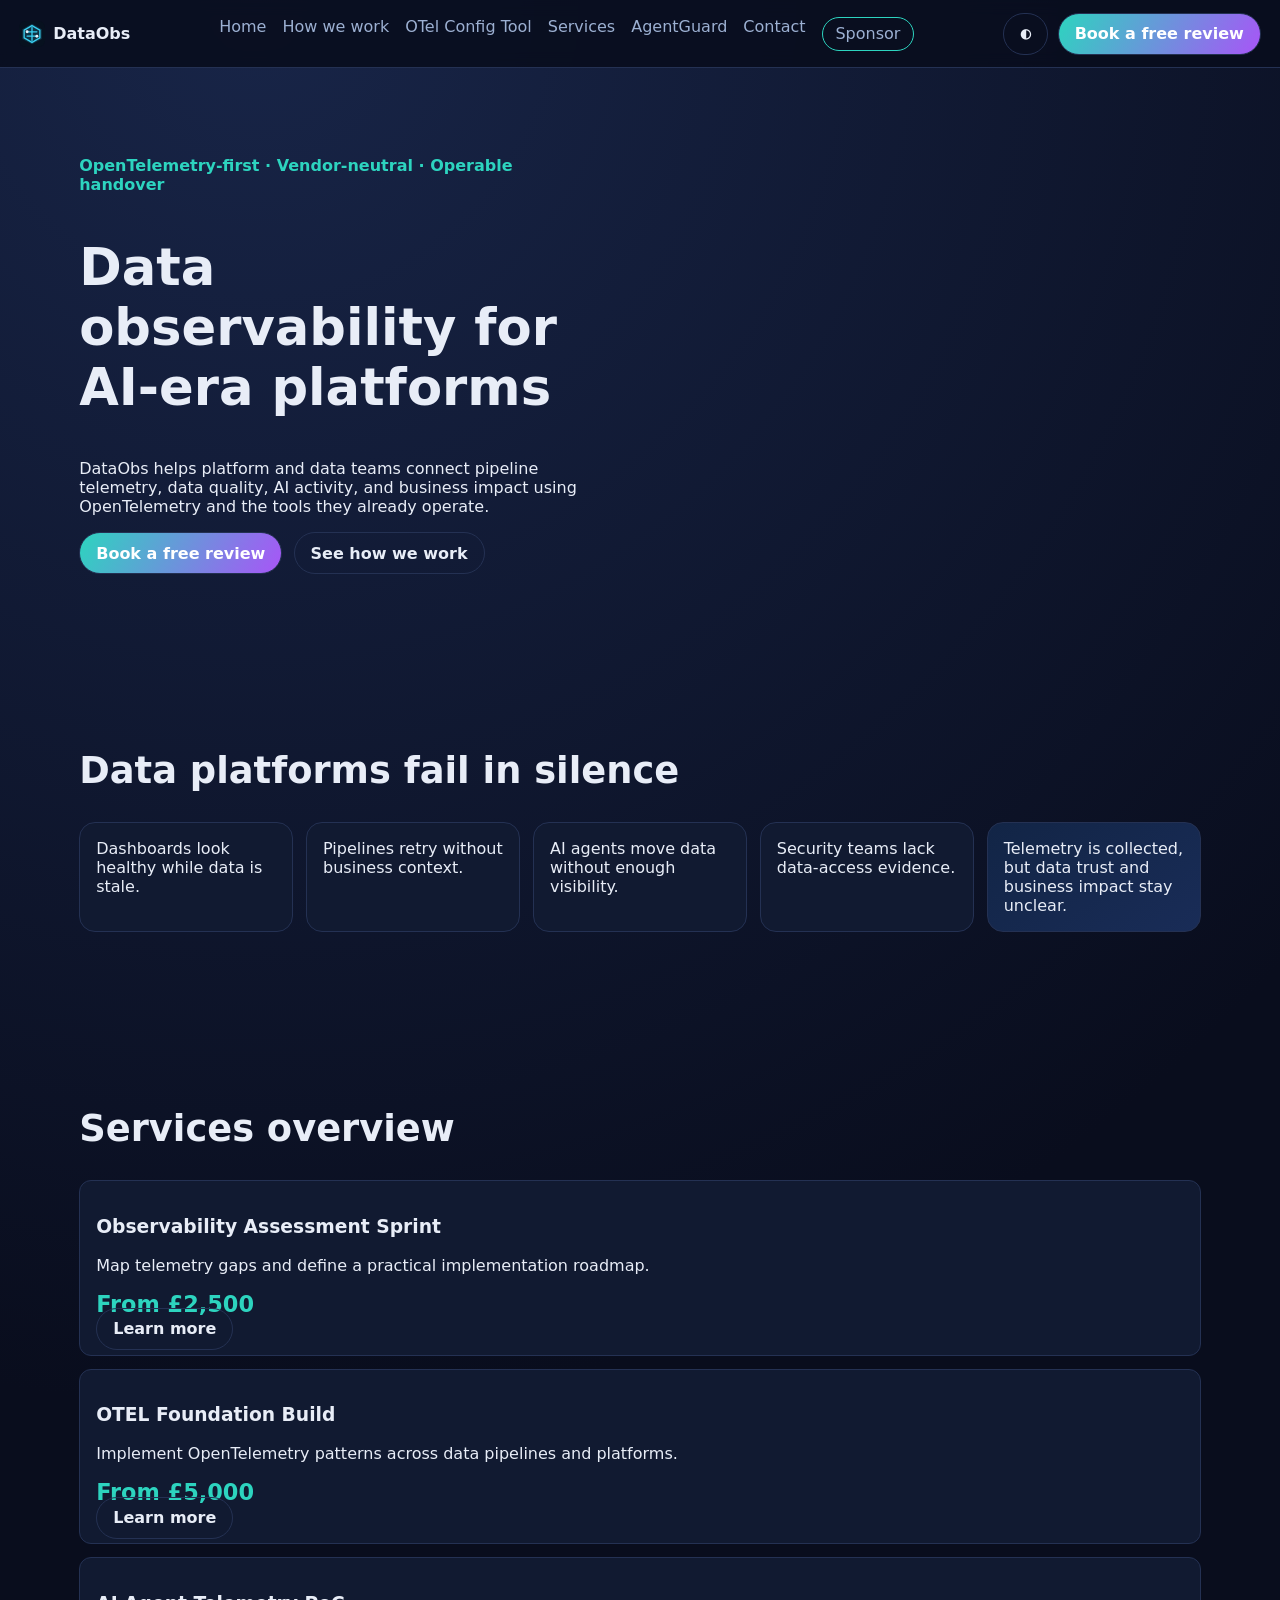
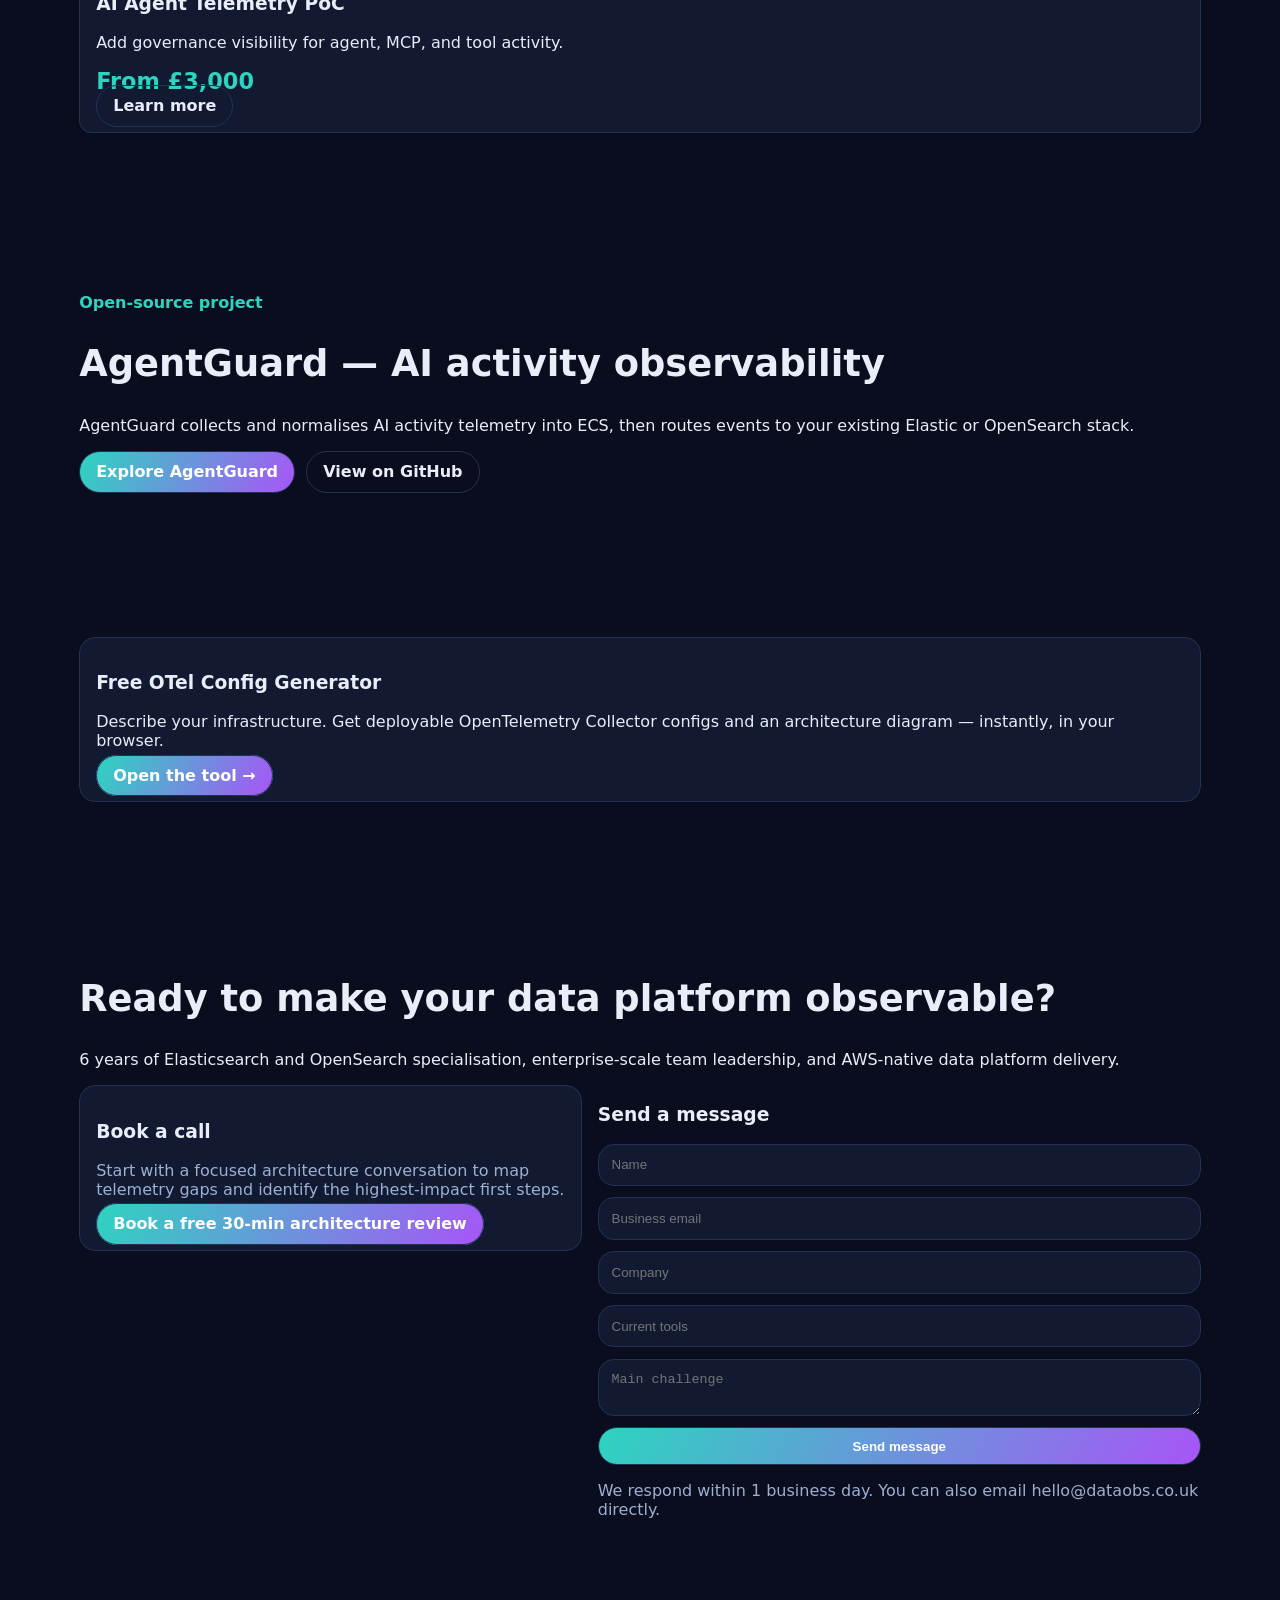
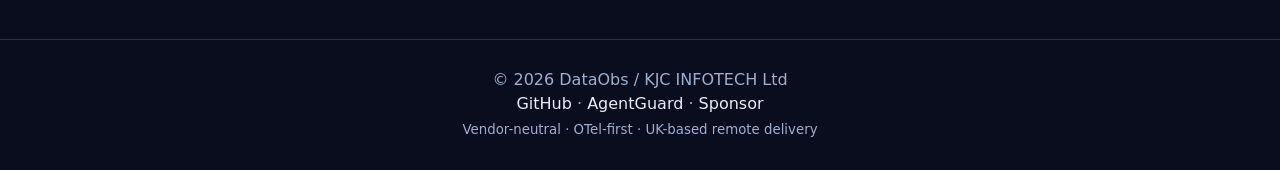
==== commit d6b9f8af: "Add browser-based OTel config generator page and site links" ====
--- a/index.html
+++ b/index.html
@@ -14,6 +14,7 @@
   <nav id="site-nav" class="site-nav">
     <a href="index.html" class="active">Home</a>
     <a href="how-we-work.html">How we work</a>
+    <a href="otel-config-generator.html">OTel Config Tool</a>
     <a href="services.html">Services</a>
     <a href="agentguard.html">AgentGuard</a>
     <a href="contact.html">Contact</a>
@@ -49,6 +50,14 @@
     <div class="hero-cta"><a class="btn" href="agentguard.html">Explore AgentGuard</a><a class="btn btn-secondary" href="https://github.com/Jagadeeshck/AgentGuard" target="_blank" rel="noopener">View on GitHub</a></div>
   </section>
 
+  <section class="section" id="otel-config-tool">
+    <article class="card">
+      <h3>Free OTel Config Generator</h3>
+      <p>Describe your infrastructure. Get deployable OpenTelemetry Collector configs and an architecture diagram — instantly, in your browser.</p>
+      <a class="btn" href="otel-config-generator.html">Open the tool →</a>
+    </article>
+  </section>
+
   <section class="section cta" id="contact">
     <h2>Ready to make your data platform observable?</h2>
     <p>6 years of Elasticsearch and OpenSearch specialisation, enterprise-scale team leadership, and AWS-native data platform delivery.</p>
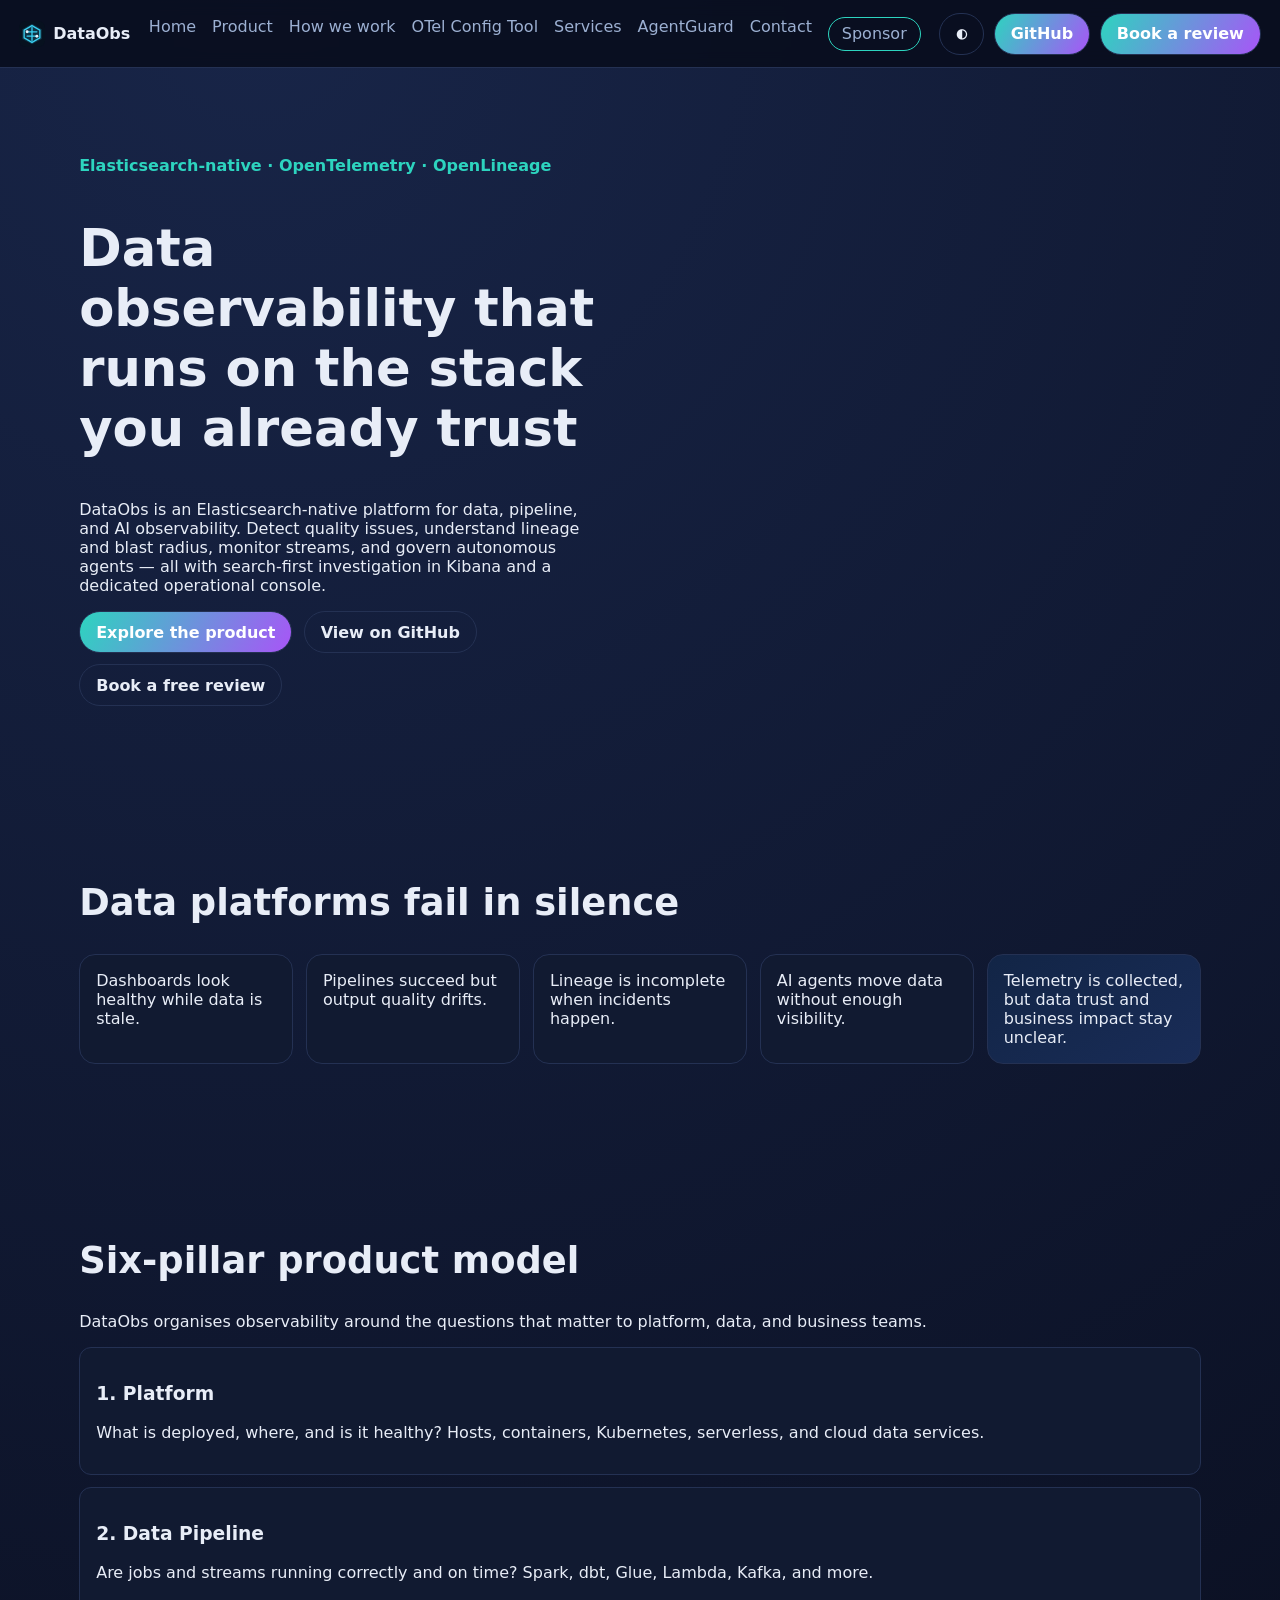
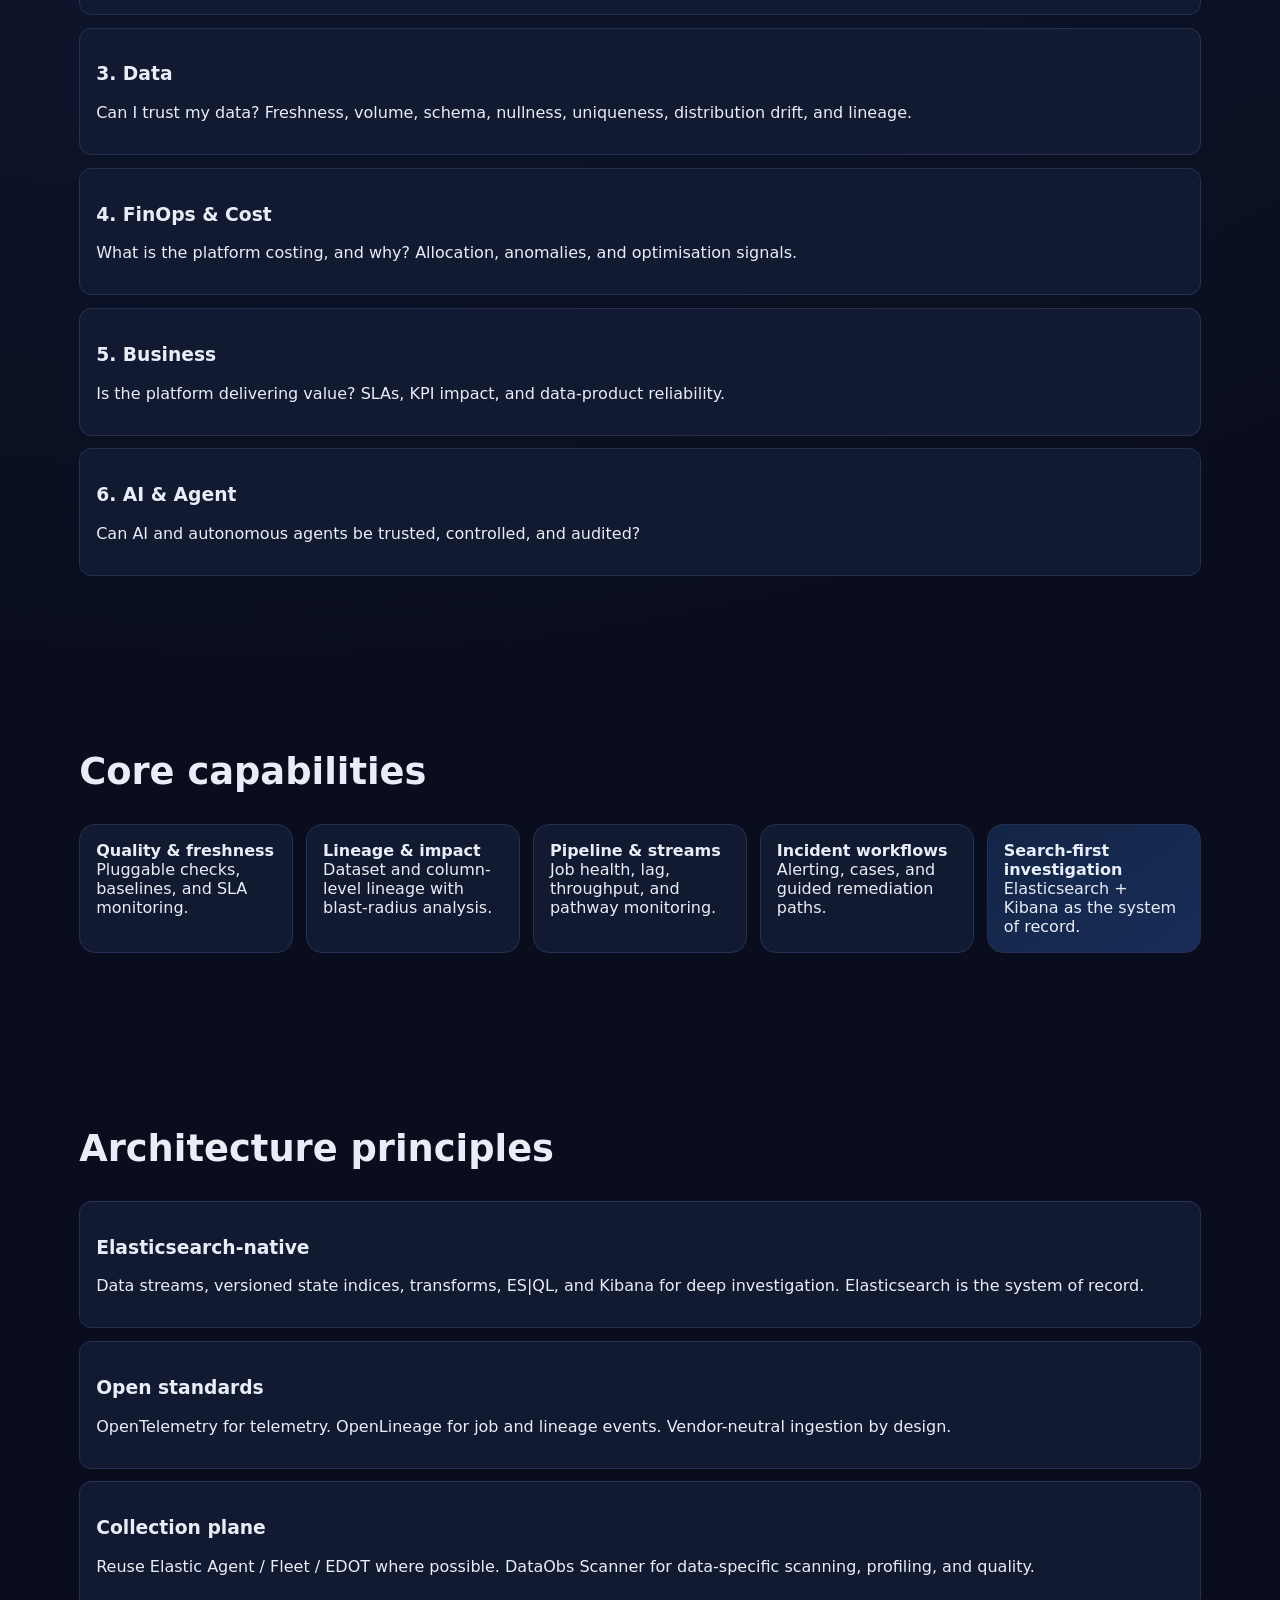
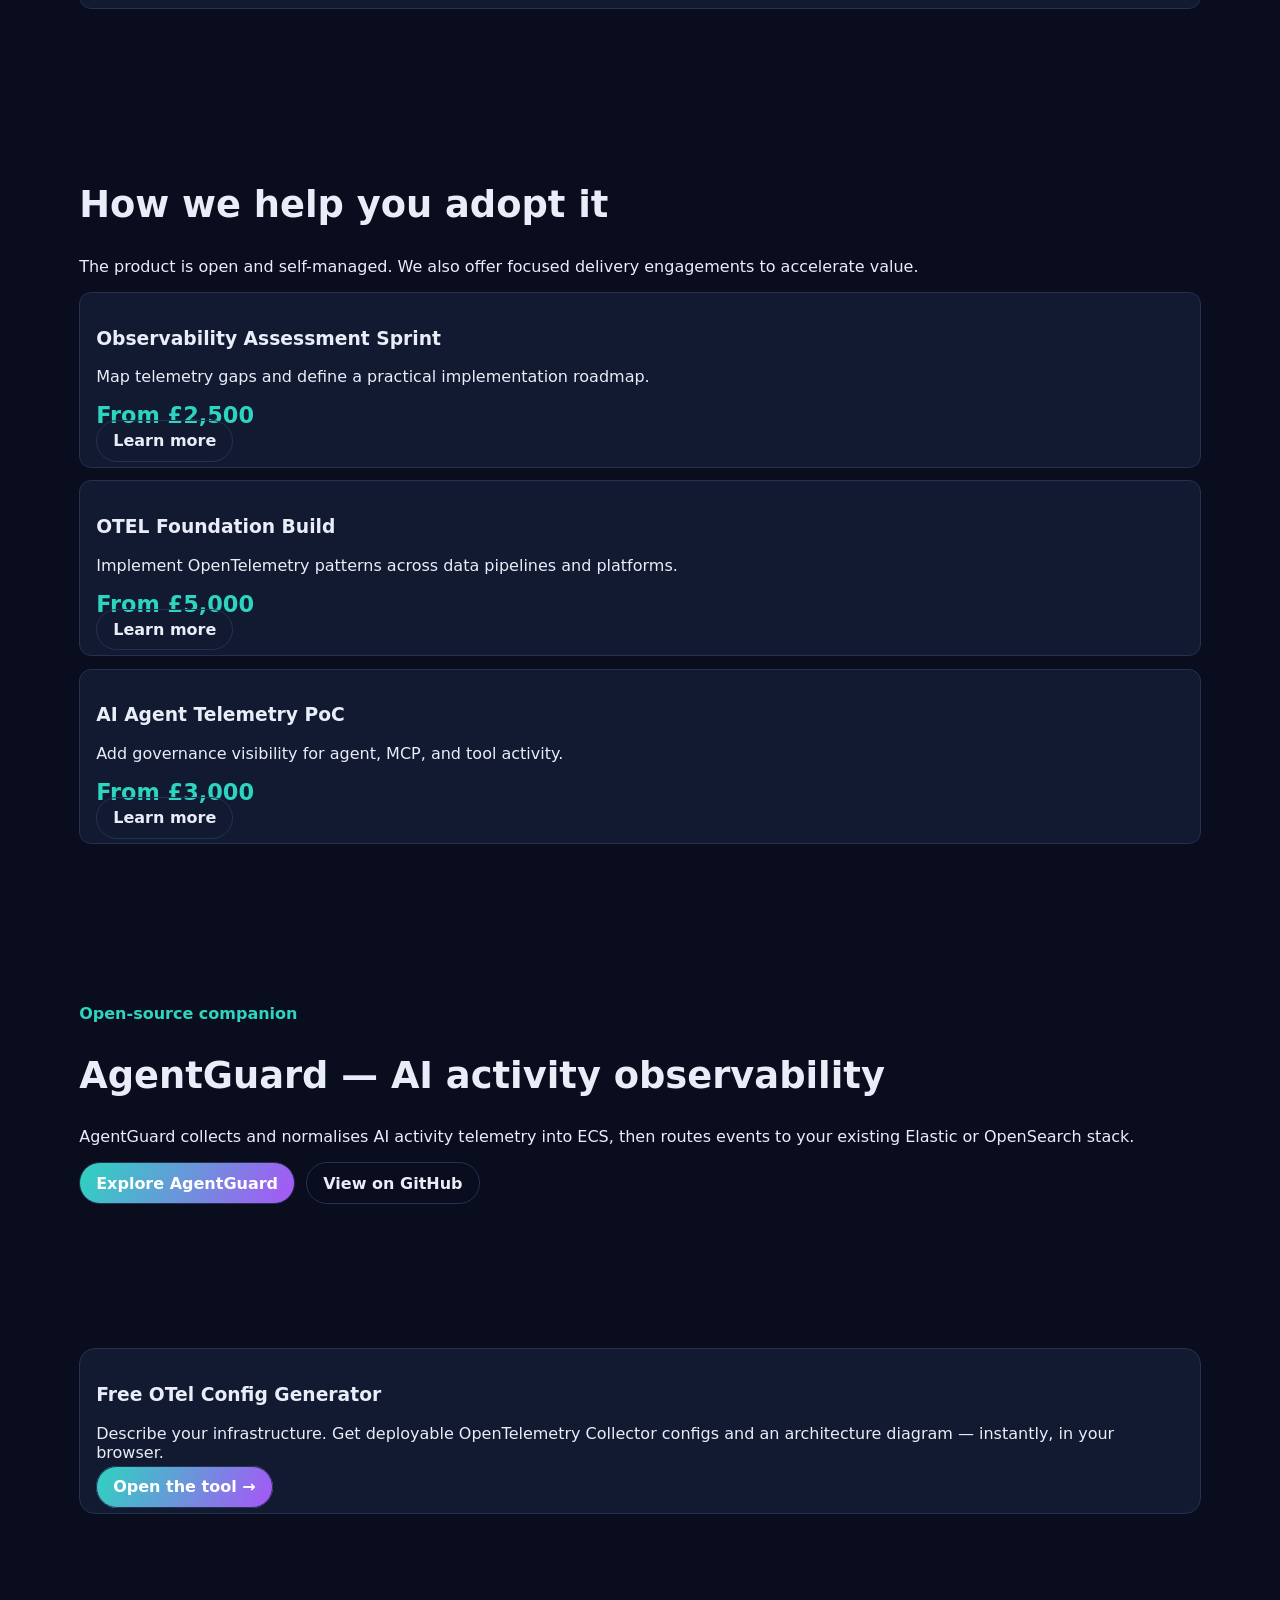
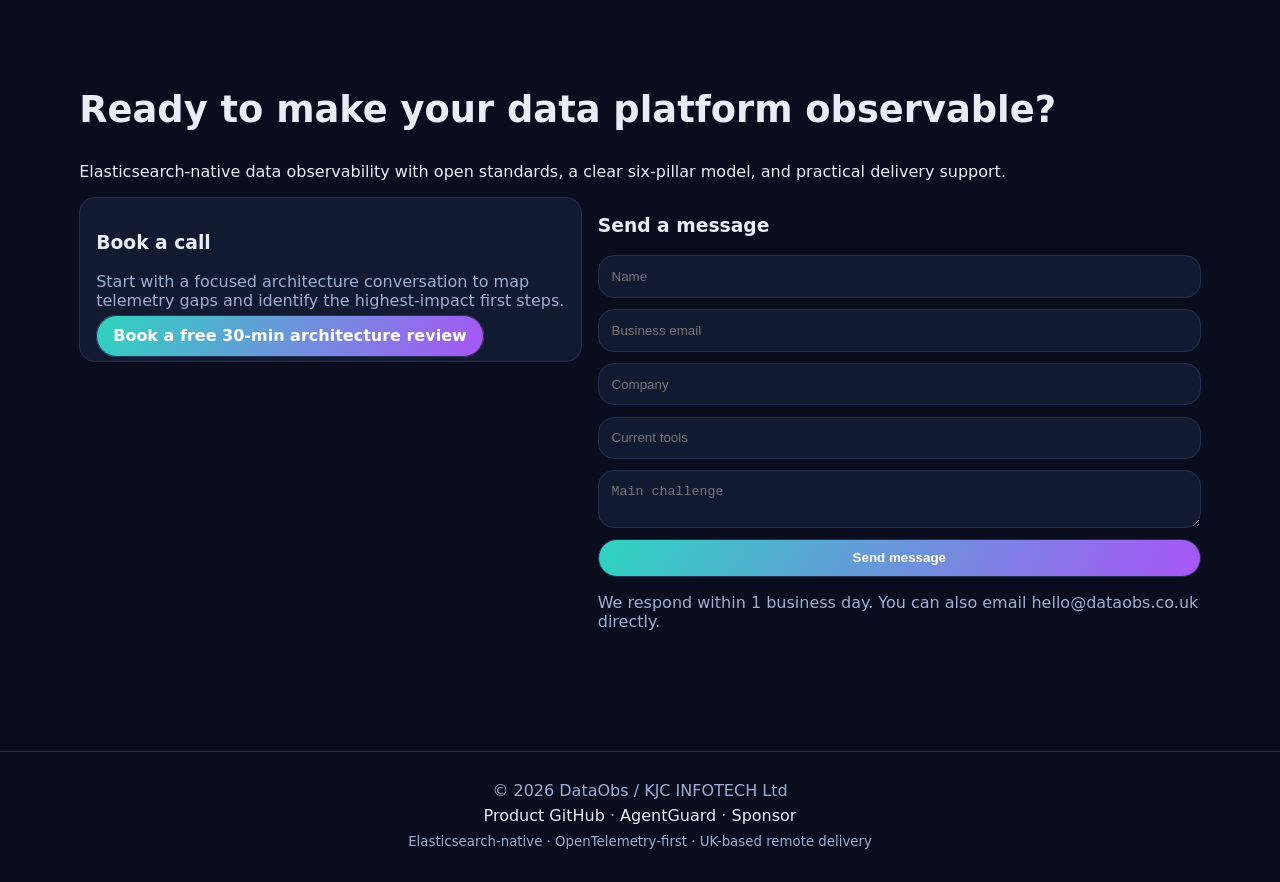
==== commit 78db3b1c: "Update website to lead with Elasticsearch-native product positioning and six-pillar model" ====
--- a/index.html
+++ b/index.html
@@ -3,8 +3,8 @@
 <head>
   <meta charset="UTF-8">
   <meta name="viewport" content="width=device-width, initial-scale=1.0">
-  <title>DataObs | Data Observability for AI-Era Data Platforms</title>
-  <meta name="description" content="DataObs helps platform and data teams design OpenTelemetry-first observability across pipelines, data quality, AI agents, Elastic, OpenSearch, Grafana, SIEM and cloud data platforms.">
+  <title>DataObs | Elasticsearch-native Data Observability Platform</title>
+  <meta name="description" content="DataObs is an Elasticsearch-native data observability platform. Monitor pipelines, ensure data quality, trace lineage, govern AI agents, and understand business impact — powered by OpenTelemetry and OpenLineage.">
   <link rel="stylesheet" href="styles.css">
 </head>
 <body>
@@ -13,6 +13,7 @@
   <button class="menu-btn" aria-expanded="false" aria-controls="site-nav">☰</button>
   <nav id="site-nav" class="site-nav">
     <a href="index.html" class="active">Home</a>
+    <a href="product.html">Product</a>
     <a href="how-we-work.html">How we work</a>
     <a href="otel-config-generator.html">OTel Config Tool</a>
     <a href="services.html">Services</a>
@@ -22,32 +23,128 @@
   </nav>
   <div class="header-actions">
     <button id="themeToggle" class="ghost-btn" aria-label="Toggle theme">◐</button>
-    <a class="btn" href="contact.html">Book a free review</a>
+    <a class="btn" href="https://github.com/Jagadeeshck/DataObs" target="_blank" rel="noopener">GitHub</a>
+    <a class="btn" href="contact.html">Book a review</a>
   </div>
 </header>
 <main>
   <section class="hero section">
-    <div><p class="eyebrow">OpenTelemetry-first · Vendor-neutral · Operable handover</p><h1>Data observability for AI-era platforms</h1><p>DataObs helps platform and data teams connect pipeline telemetry, data quality, AI activity, and business impact using OpenTelemetry and the tools they already operate.</p><div class="hero-cta"><a class="btn" href="contact.html">Book a free review</a><a class="btn btn-secondary" href="how-we-work.html">See how we work</a></div></div>
+    <div>
+      <p class="eyebrow">Elasticsearch-native · OpenTelemetry · OpenLineage</p>
+      <h1>Data observability that runs on the stack you already trust</h1>
+      <p>DataObs is an Elasticsearch-native platform for data, pipeline, and AI observability. Detect quality issues, understand lineage and blast radius, monitor streams, and govern autonomous agents — all with search-first investigation in Kibana and a dedicated operational console.</p>
+      <div class="hero-cta">
+        <a class="btn" href="product.html">Explore the product</a>
+        <a class="btn btn-secondary" href="https://github.com/Jagadeeshck/DataObs" target="_blank" rel="noopener">View on GitHub</a>
+        <a class="btn btn-secondary" href="contact.html">Book a free review</a>
+      </div>
+    </div>
   </section>
 
   <section class="section" id="why">
     <h2>Data platforms fail in silence</h2>
-    <div class="grid-5"><article class="card">Dashboards look healthy while data is stale.</article><article class="card">Pipelines retry without business context.</article><article class="card">AI agents move data without enough visibility.</article><article class="card">Security teams lack data-access evidence.</article><article class="card impact">Telemetry is collected, but data trust and business impact stay unclear.</article></div>
+    <div class="grid-5">
+      <article class="card">Dashboards look healthy while data is stale.</article>
+      <article class="card">Pipelines succeed but output quality drifts.</article>
+      <article class="card">Lineage is incomplete when incidents happen.</article>
+      <article class="card">AI agents move data without enough visibility.</article>
+      <article class="card impact">Telemetry is collected, but data trust and business impact stay unclear.</article>
+    </div>
+  </section>
+
+  <section class="section" id="pillars">
+    <h2>Six-pillar product model</h2>
+    <p class="section-intro">DataObs organises observability around the questions that matter to platform, data, and business teams.</p>
+    <div class="packages">
+      <article class="package">
+        <h3>1. Platform</h3>
+        <p>What is deployed, where, and is it healthy? Hosts, containers, Kubernetes, serverless, and cloud data services.</p>
+      </article>
+      <article class="package">
+        <h3>2. Data Pipeline</h3>
+        <p>Are jobs and streams running correctly and on time? Spark, dbt, Glue, Lambda, Kafka, and more.</p>
+      </article>
+      <article class="package">
+        <h3>3. Data</h3>
+        <p>Can I trust my data? Freshness, volume, schema, nullness, uniqueness, distribution drift, and lineage.</p>
+      </article>
+      <article class="package">
+        <h3>4. FinOps &amp; Cost</h3>
+        <p>What is the platform costing, and why? Allocation, anomalies, and optimisation signals.</p>
+      </article>
+      <article class="package">
+        <h3>5. Business</h3>
+        <p>Is the platform delivering value? SLAs, KPI impact, and data-product reliability.</p>
+      </article>
+      <article class="package">
+        <h3>6. AI &amp; Agent</h3>
+        <p>Can AI and autonomous agents be trusted, controlled, and audited?</p>
+      </article>
+    </div>
+  </section>
+
+  <section class="section" id="capabilities">
+    <h2>Core capabilities</h2>
+    <div class="grid-5">
+      <article class="card"><strong>Quality &amp; freshness</strong><br>Pluggable checks, baselines, and SLA monitoring.</article>
+      <article class="card"><strong>Lineage &amp; impact</strong><br>Dataset and column-level lineage with blast-radius analysis.</article>
+      <article class="card"><strong>Pipeline &amp; streams</strong><br>Job health, lag, throughput, and pathway monitoring.</article>
+      <article class="card"><strong>Incident workflows</strong><br>Alerting, cases, and guided remediation paths.</article>
+      <article class="card impact"><strong>Search-first investigation</strong><br>Elasticsearch + Kibana as the system of record.</article>
+    </div>
+  </section>
+
+  <section class="section" id="architecture">
+    <h2>Architecture principles</h2>
+    <div class="packages">
+      <article class="package">
+        <h3>Elasticsearch-native</h3>
+        <p>Data streams, versioned state indices, transforms, ES|QL, and Kibana for deep investigation. Elasticsearch is the system of record.</p>
+      </article>
+      <article class="package">
+        <h3>Open standards</h3>
+        <p>OpenTelemetry for telemetry. OpenLineage for job and lineage events. Vendor-neutral ingestion by design.</p>
+      </article>
+      <article class="package">
+        <h3>Collection plane</h3>
+        <p>Reuse Elastic Agent / Fleet / EDOT where possible. DataObs Scanner for data-specific scanning, profiling, and quality.</p>
+      </article>
+    </div>
   </section>
 
   <section class="section" id="services-overview">
-    <h2>Services overview</h2>
+    <h2>How we help you adopt it</h2>
+    <p class="section-intro">The product is open and self-managed. We also offer focused delivery engagements to accelerate value.</p>
     <div class="packages">
-      <article class="package"><h3>Observability Assessment Sprint</h3><p>Map telemetry gaps and define a practical implementation roadmap.</p><p class="package-price">From £2,500</p><a href="services.html" class="btn btn-secondary">Learn more</a></article>
-      <article class="package"><h3>OTEL Foundation Build</h3><p>Implement OpenTelemetry patterns across data pipelines and platforms.</p><p class="package-price">From £5,000</p><a href="services.html" class="btn btn-secondary">Learn more</a></article>
-      <article class="package"><h3>AI Agent Telemetry PoC</h3><p>Add governance visibility for agent, MCP, and tool activity.</p><p class="package-price">From £3,000</p><a href="services.html" class="btn btn-secondary">Learn more</a></article>
+      <article class="package">
+        <h3>Observability Assessment Sprint</h3>
+        <p>Map telemetry gaps and define a practical implementation roadmap.</p>
+        <p class="package-price">From £2,500</p>
+        <a href="services.html" class="btn btn-secondary">Learn more</a>
+      </article>
+      <article class="package">
+        <h3>OTEL Foundation Build</h3>
+        <p>Implement OpenTelemetry patterns across data pipelines and platforms.</p>
+        <p class="package-price">From £5,000</p>
+        <a href="services.html" class="btn btn-secondary">Learn more</a>
+      </article>
+      <article class="package">
+        <h3>AI Agent Telemetry PoC</h3>
+        <p>Add governance visibility for agent, MCP, and tool activity.</p>
+        <p class="package-price">From £3,000</p>
+        <a href="services.html" class="btn btn-secondary">Learn more</a>
+      </article>
     </div>
   </section>
 
   <section class="section" id="agentguard-callout">
-    <p class="eyebrow">Open-source project</p><h2>AgentGuard — AI activity observability</h2>
+    <p class="eyebrow">Open-source companion</p>
+    <h2>AgentGuard — AI activity observability</h2>
     <p>AgentGuard collects and normalises AI activity telemetry into ECS, then routes events to your existing Elastic or OpenSearch stack.</p>
-    <div class="hero-cta"><a class="btn" href="agentguard.html">Explore AgentGuard</a><a class="btn btn-secondary" href="https://github.com/Jagadeeshck/AgentGuard" target="_blank" rel="noopener">View on GitHub</a></div>
+    <div class="hero-cta">
+      <a class="btn" href="agentguard.html">Explore AgentGuard</a>
+      <a class="btn btn-secondary" href="https://github.com/Jagadeeshck/AgentGuard" target="_blank" rel="noopener">View on GitHub</a>
+    </div>
   </section>
 
   <section class="section" id="otel-config-tool">
@@ -60,14 +157,39 @@
 
   <section class="section cta" id="contact">
     <h2>Ready to make your data platform observable?</h2>
-    <p>6 years of Elasticsearch and OpenSearch specialisation, enterprise-scale team leadership, and AWS-native data platform delivery.</p>
+    <p>Elasticsearch-native data observability with open standards, a clear six-pillar model, and practical delivery support.</p>
     <div class="contact-grid">
-      <article class="contact-call card"><h3>Book a call</h3><p>Start with a focused architecture conversation to map telemetry gaps and identify the highest-impact first steps.</p><a class="btn" href="https://calendly.com/dataobs" target="_blank" rel="noopener">Book a free 30-min architecture review</a></article>
-      <div><h3>Send a message</h3><form id="contactForm" class="contact-form" action="https://formspree.io/f/REPLACE_WITH_YOUR_FORMSPREE_ID" method="POST"><input type="hidden" name="_subject" value="DataObs enquiry"><input name="name" placeholder="Name" required><input name="email" type="email" placeholder="Business email" required><input type="hidden" name="_replyto" id="replyToField"><input name="company" placeholder="Company"><input name="tools" placeholder="Current tools"><textarea name="challenge" placeholder="Main challenge" required></textarea><button class="btn" type="submit">Send message</button></form><p class="note">We respond within 1 business day. You can also email hello@dataobs.co.uk directly.</p></div>
+      <article class="contact-call card">
+        <h3>Book a call</h3>
+        <p>Start with a focused architecture conversation to map telemetry gaps and identify the highest-impact first steps.</p>
+        <a class="btn" href="https://calendly.com/dataobs" target="_blank" rel="noopener">Book a free 30-min architecture review</a>
+      </article>
+      <div>
+        <h3>Send a message</h3>
+        <form id="contactForm" class="contact-form" action="https://formspree.io/f/REPLACE_WITH_YOUR_FORMSPREE_ID" method="POST">
+          <input type="hidden" name="_subject" value="DataObs enquiry">
+          <input name="name" placeholder="Name" required>
+          <input name="email" type="email" placeholder="Business email" required>
+          <input type="hidden" name="_replyto" id="replyToField">
+          <input name="company" placeholder="Company">
+          <input name="tools" placeholder="Current tools">
+          <textarea name="challenge" placeholder="Main challenge" required></textarea>
+          <button class="btn" type="submit">Send message</button>
+        </form>
+        <p class="note">We respond within 1 business day. You can also email hello@dataobs.co.uk directly.</p>
+      </div>
     </div>
   </section>
 </main>
-<footer class="site-footer"><p>© 2026 DataObs / KJC INFOTECH Ltd</p><p><a href="https://github.com/Jagadeeshck/DataObs" target="_blank" rel="noopener">GitHub</a> · <a href="https://github.com/Jagadeeshck/AgentGuard" target="_blank" rel="noopener">AgentGuard</a> · <a href="https://github.com/sponsors/Jagadeeshck" target="_blank" rel="noopener">Sponsor</a></p><small>Vendor-neutral · OTel-first · UK-based remote delivery</small></footer>
+<footer class="site-footer">
+  <p>© 2026 DataObs / KJC INFOTECH Ltd</p>
+  <p>
+    <a href="https://github.com/Jagadeeshck/DataObs" target="_blank" rel="noopener">Product GitHub</a> ·
+    <a href="https://github.com/Jagadeeshck/AgentGuard" target="_blank" rel="noopener">AgentGuard</a> ·
+    <a href="https://github.com/sponsors/Jagadeeshck" target="_blank" rel="noopener">Sponsor</a>
+  </p>
+  <small>Elasticsearch-native · OpenTelemetry-first · UK-based remote delivery</small>
+</footer>
 <script src="script.js"></script>
 </body>
 </html>
